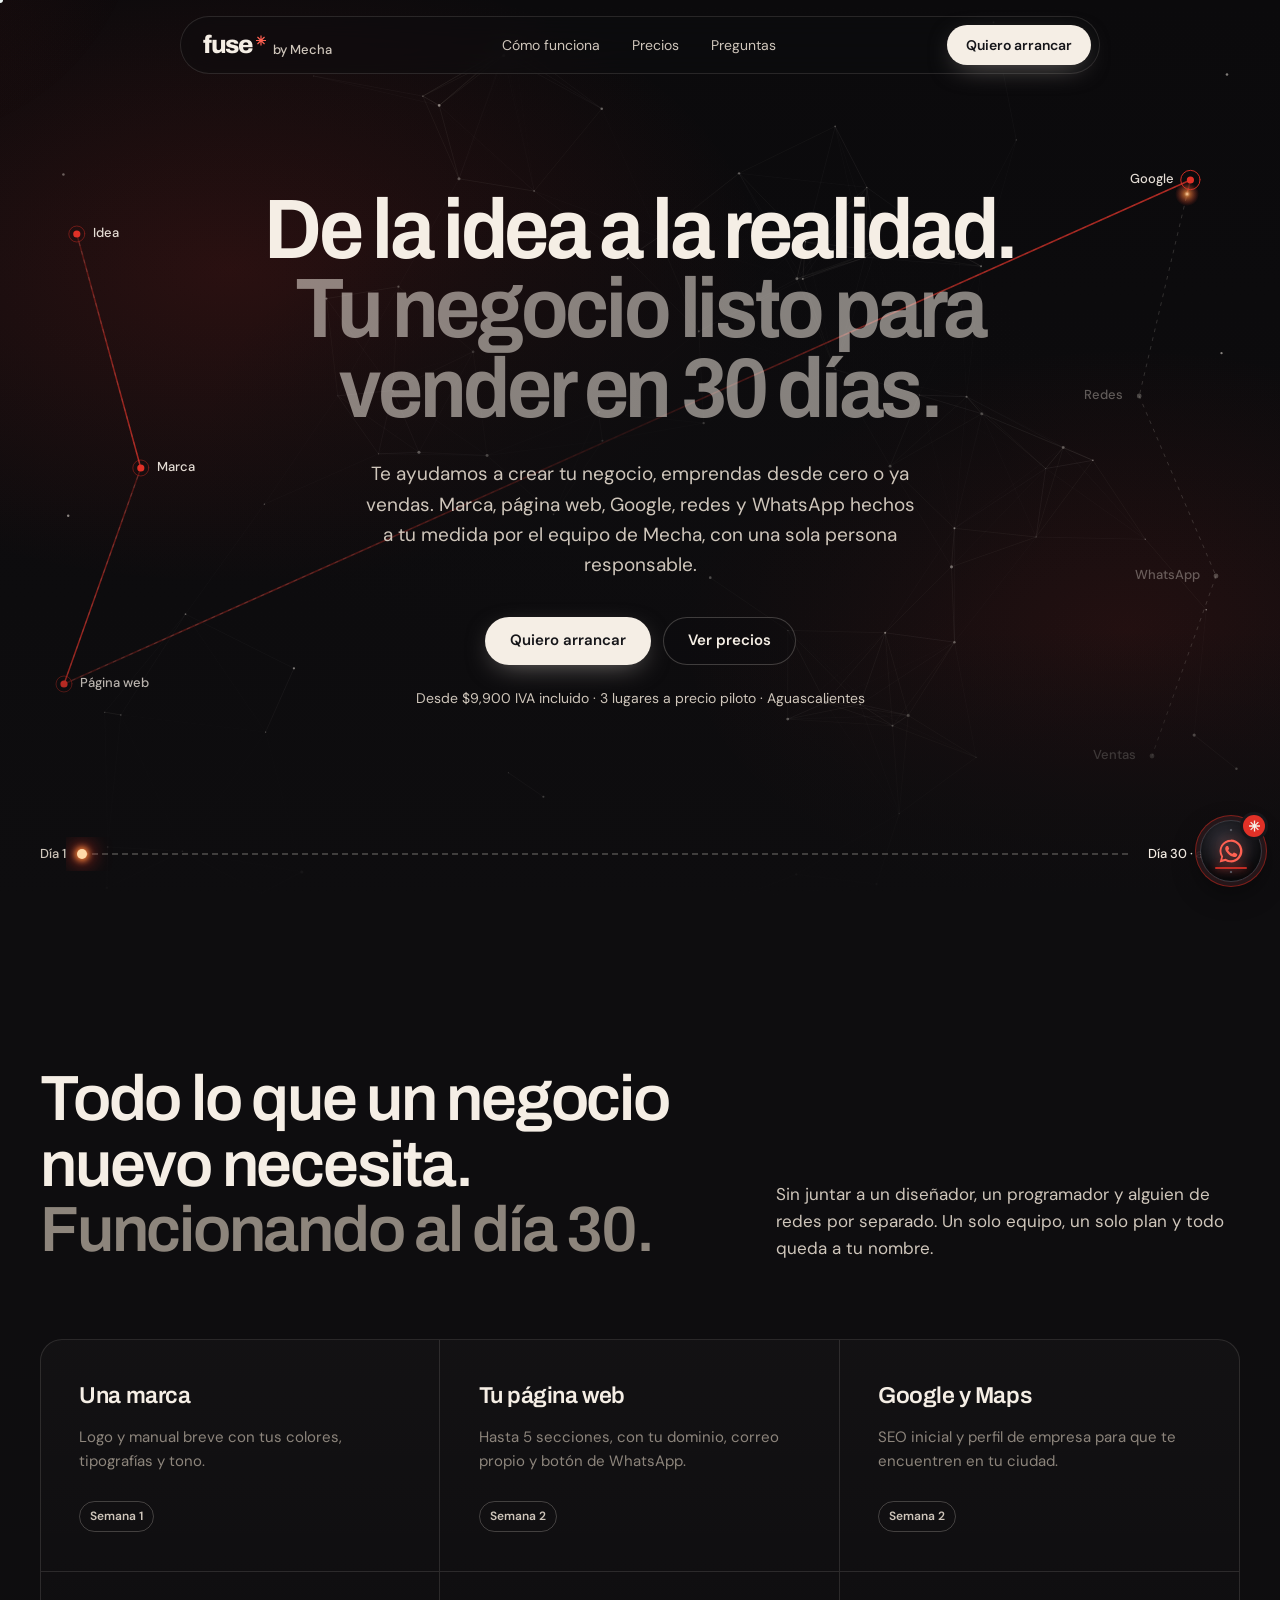
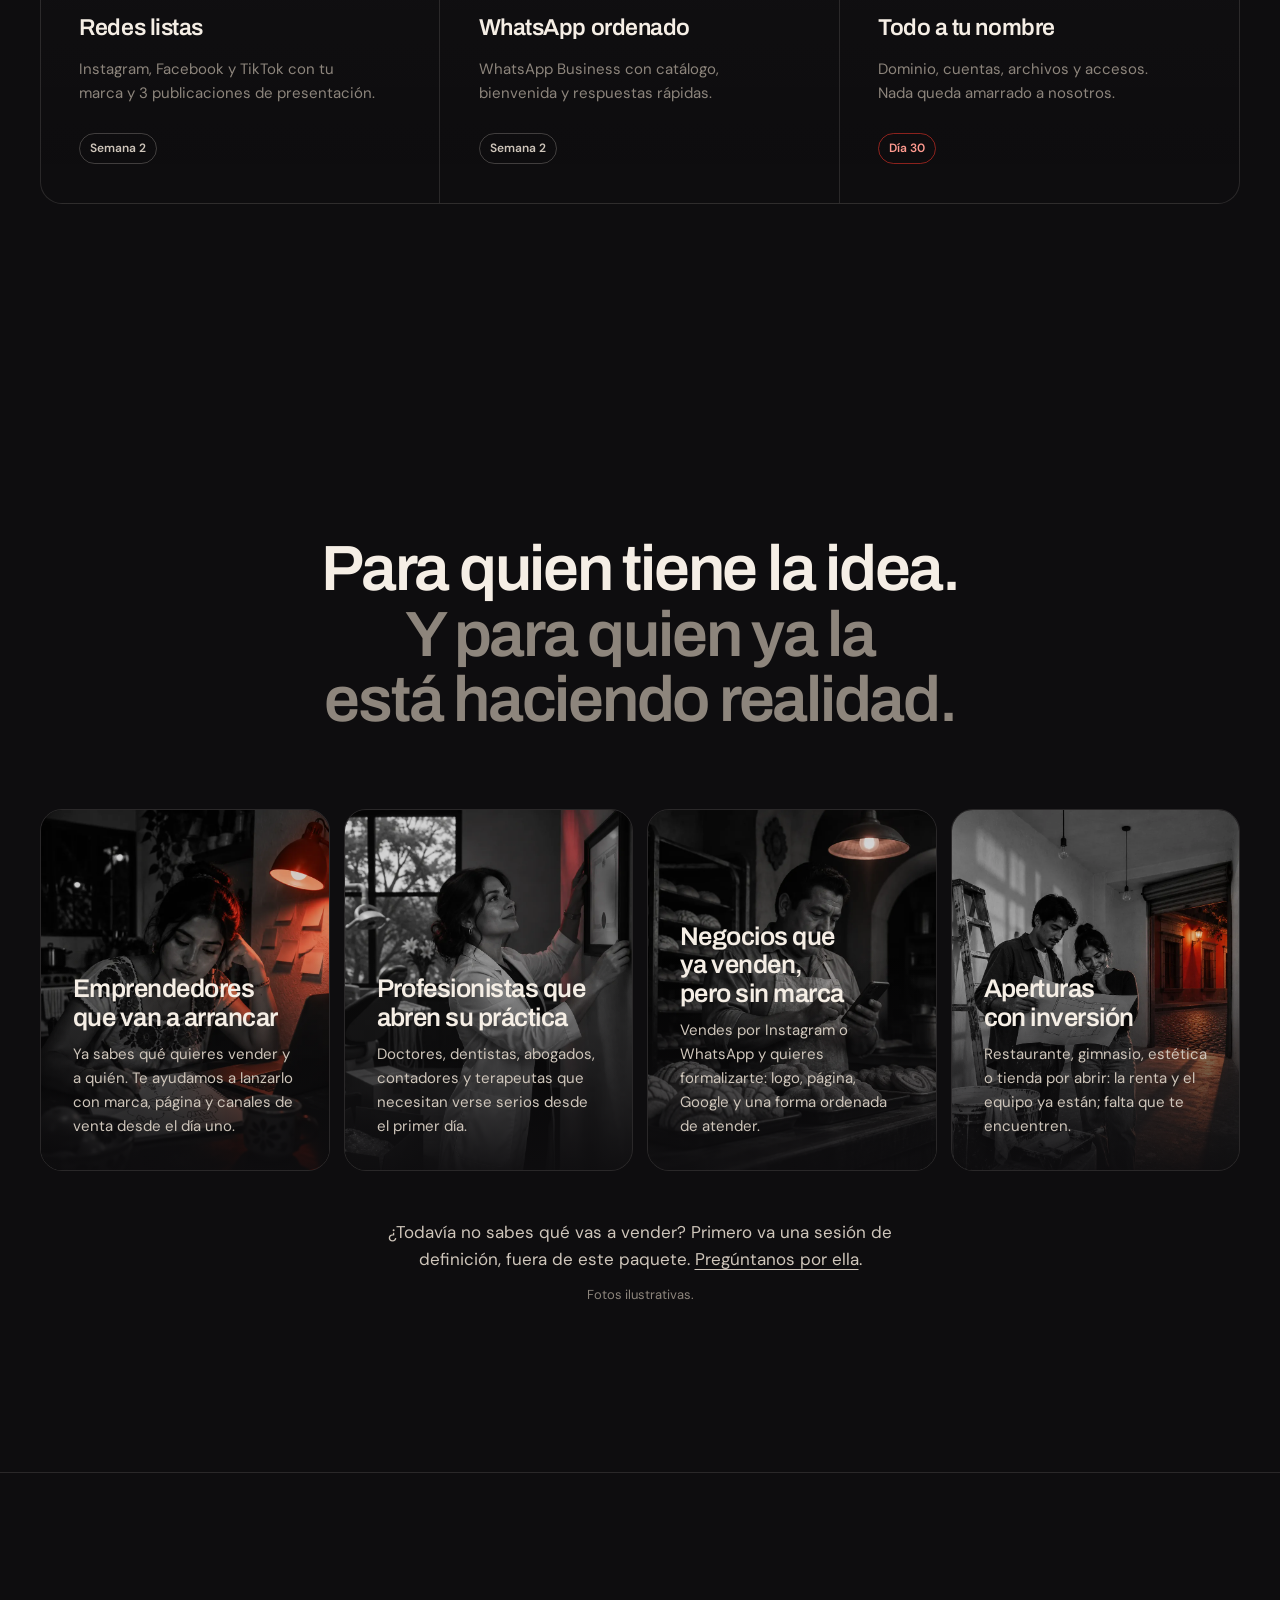
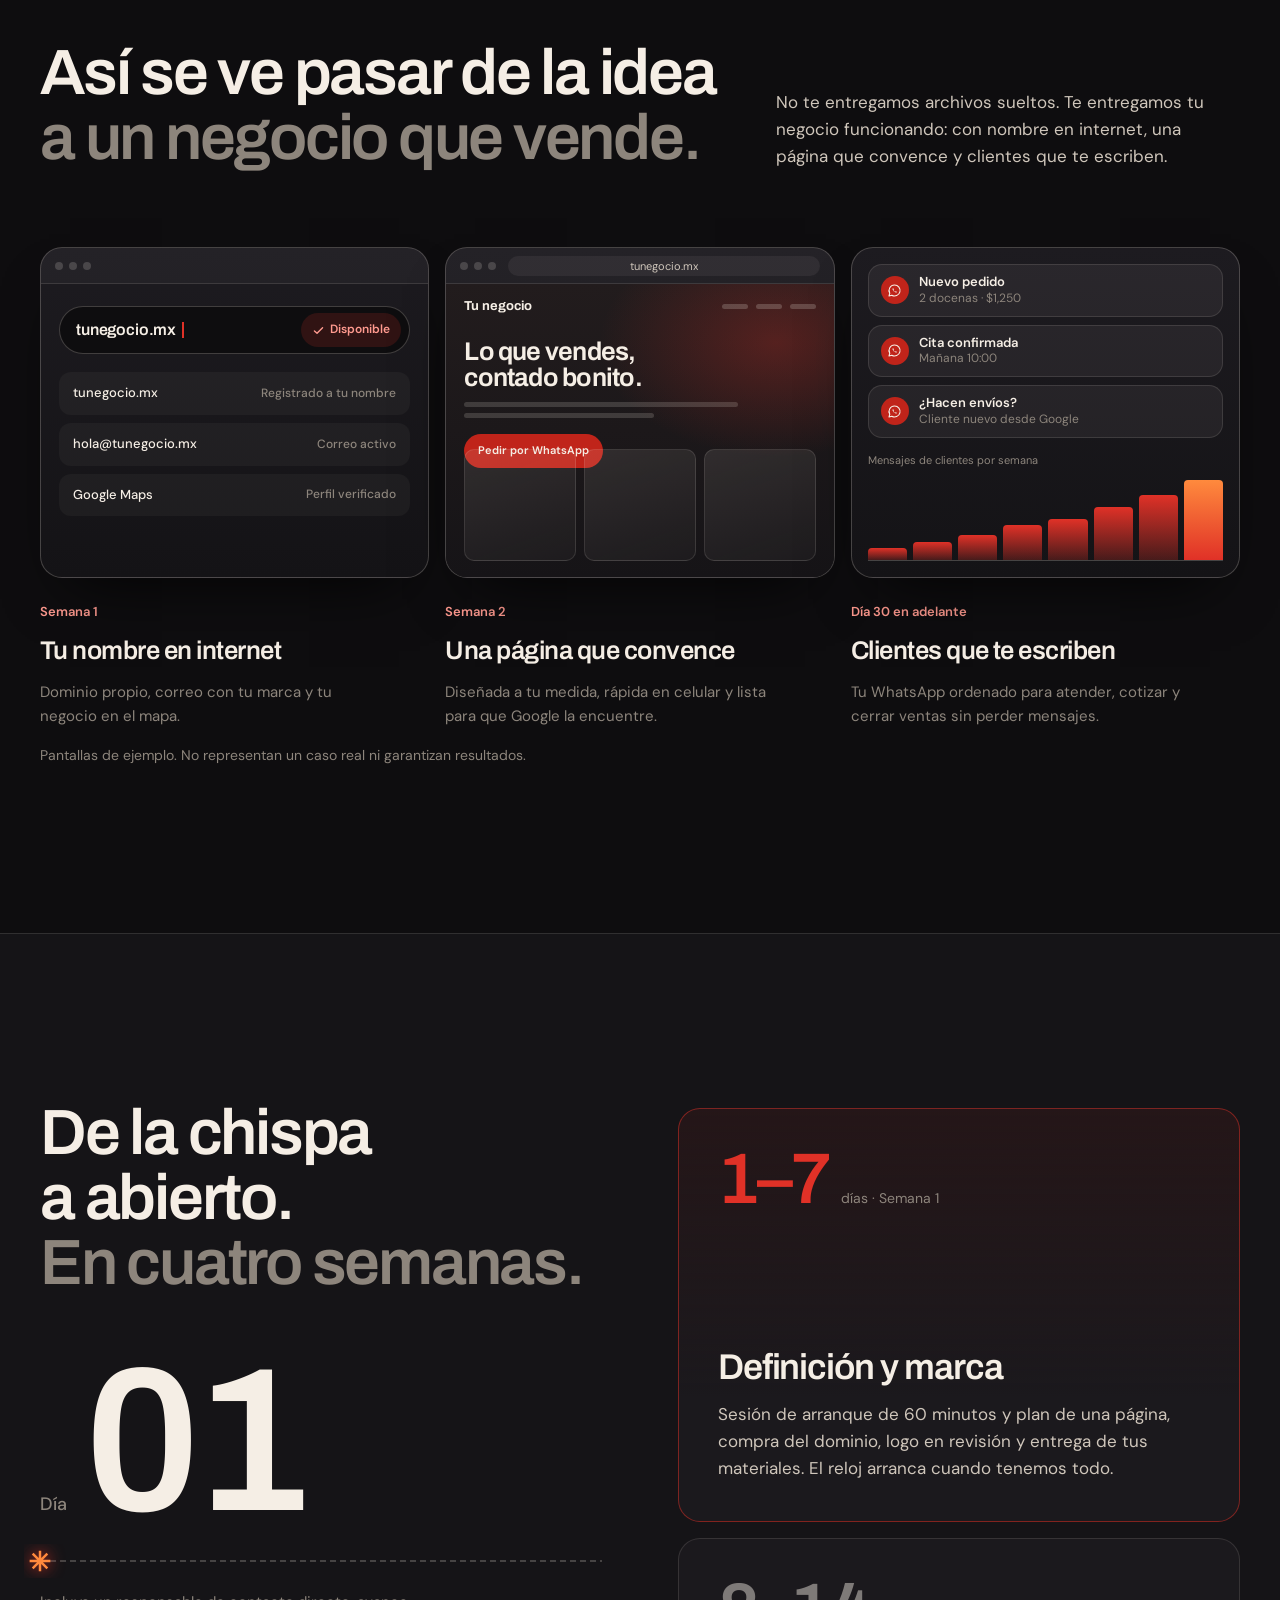
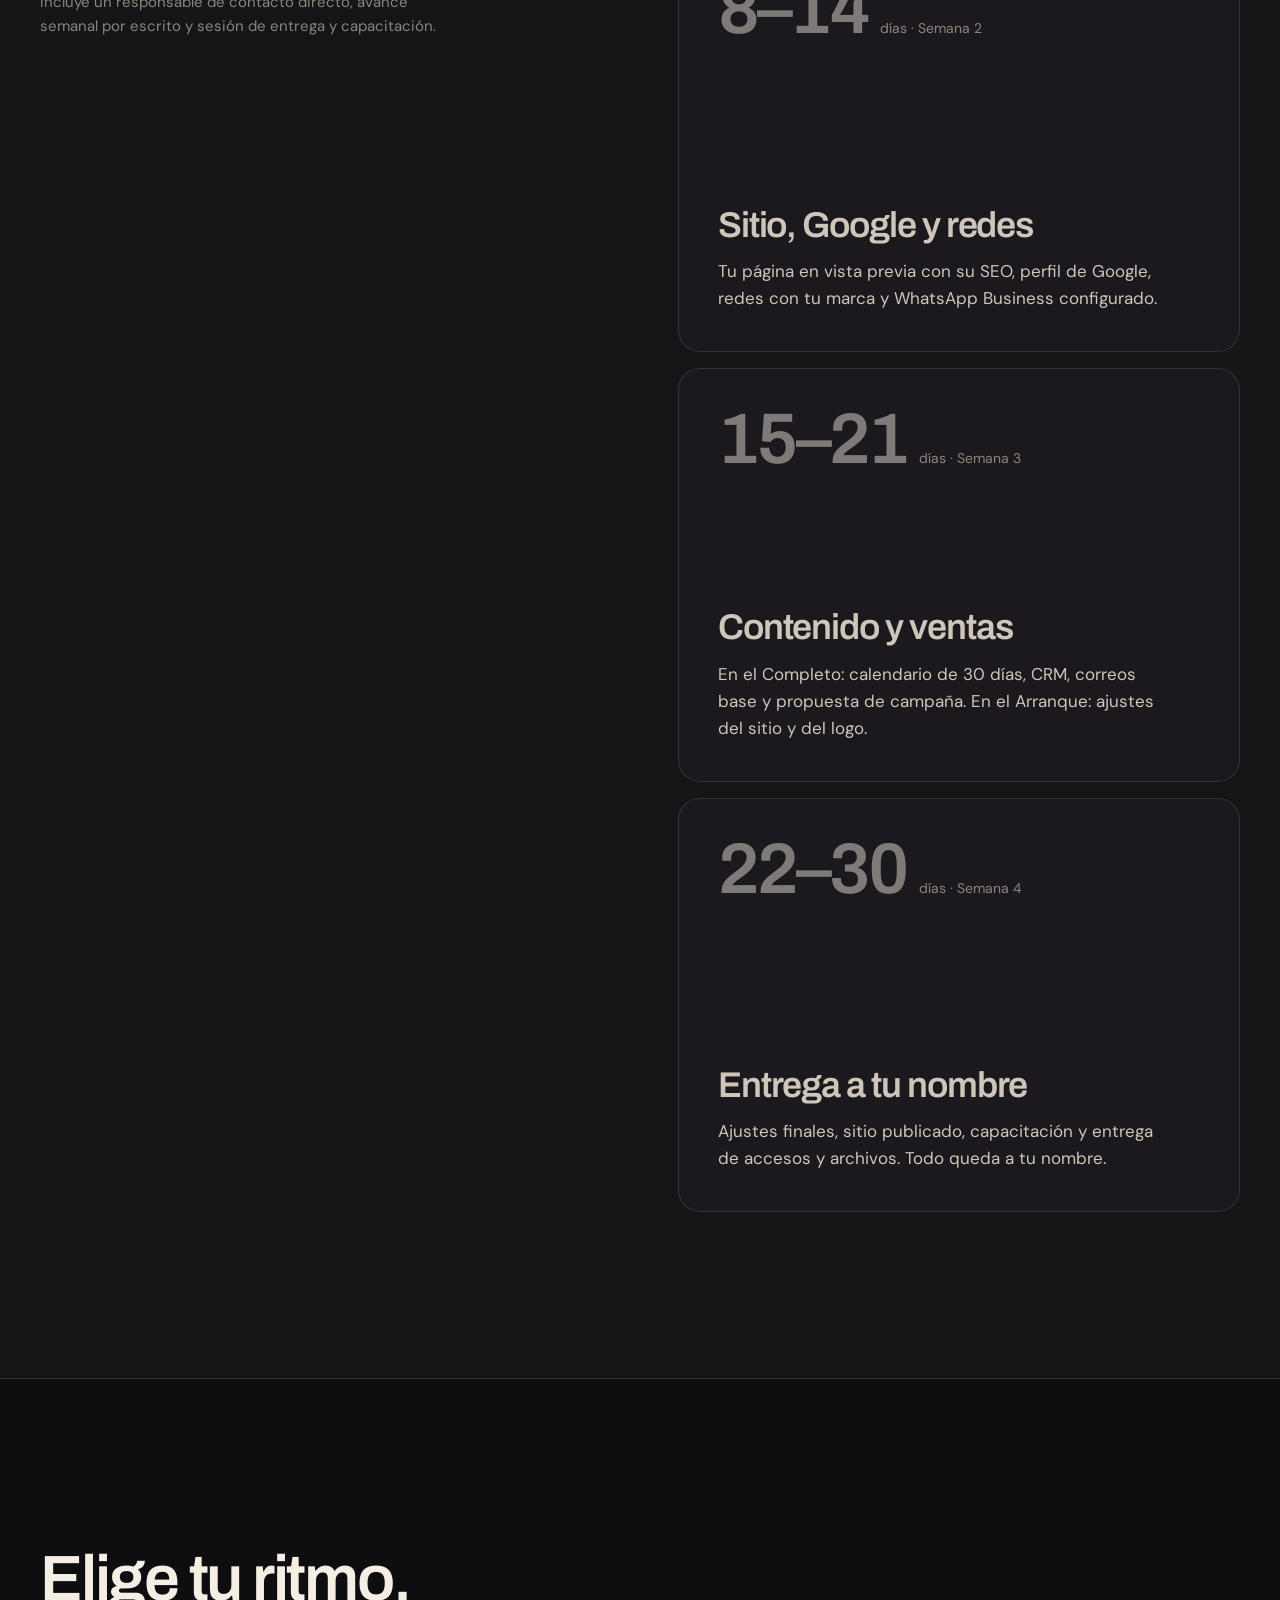
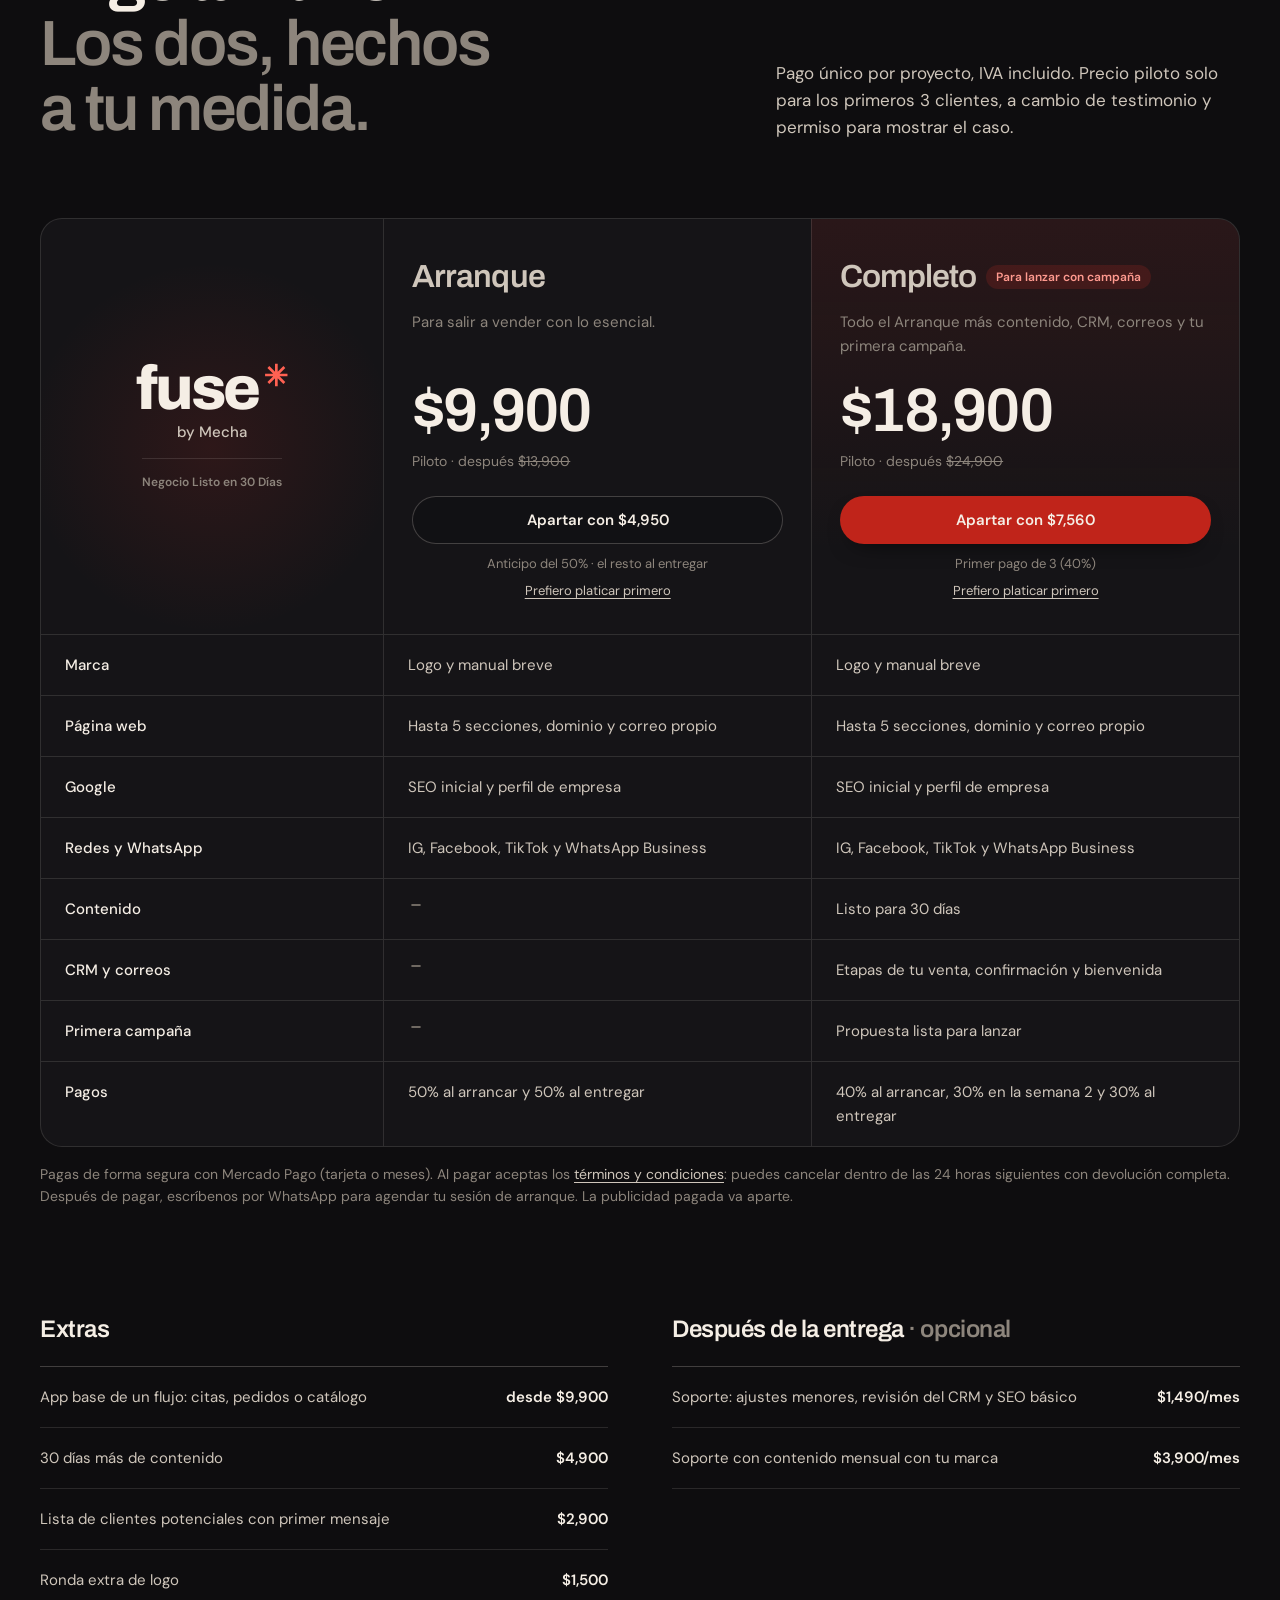
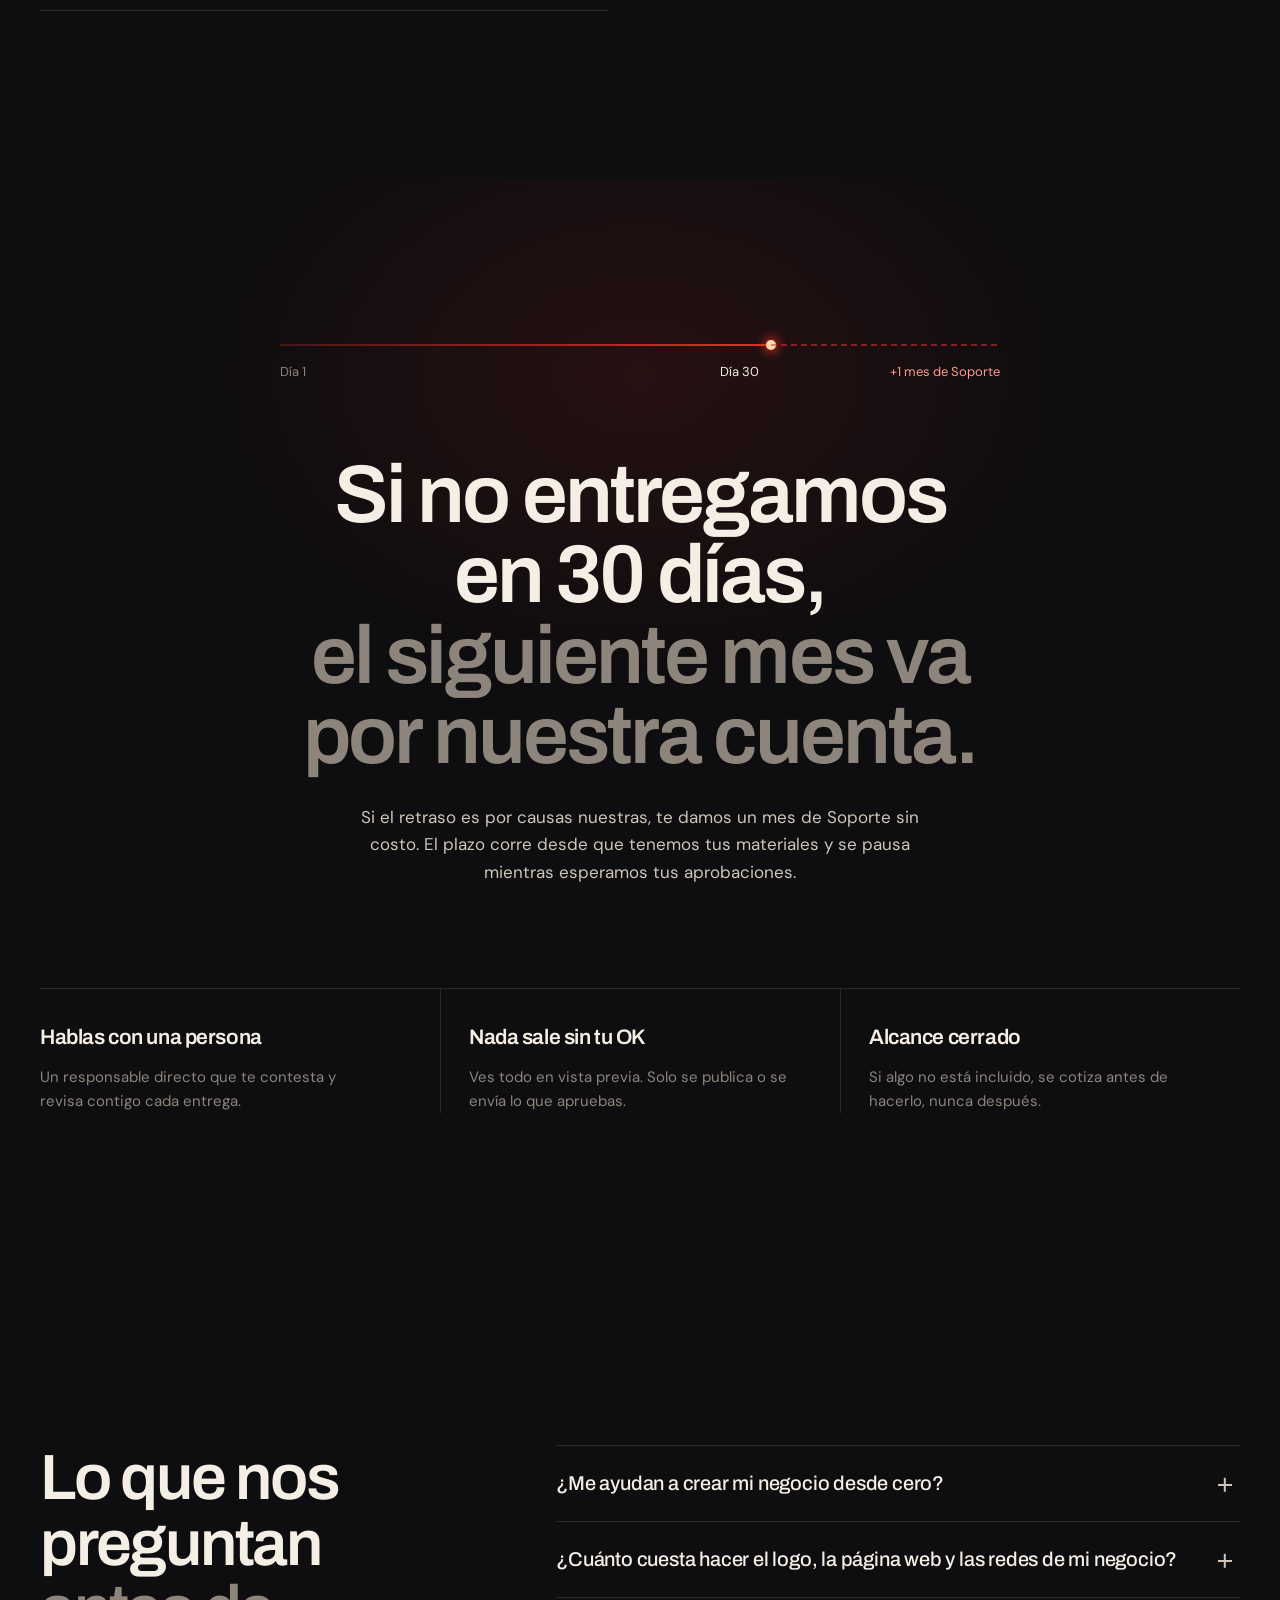
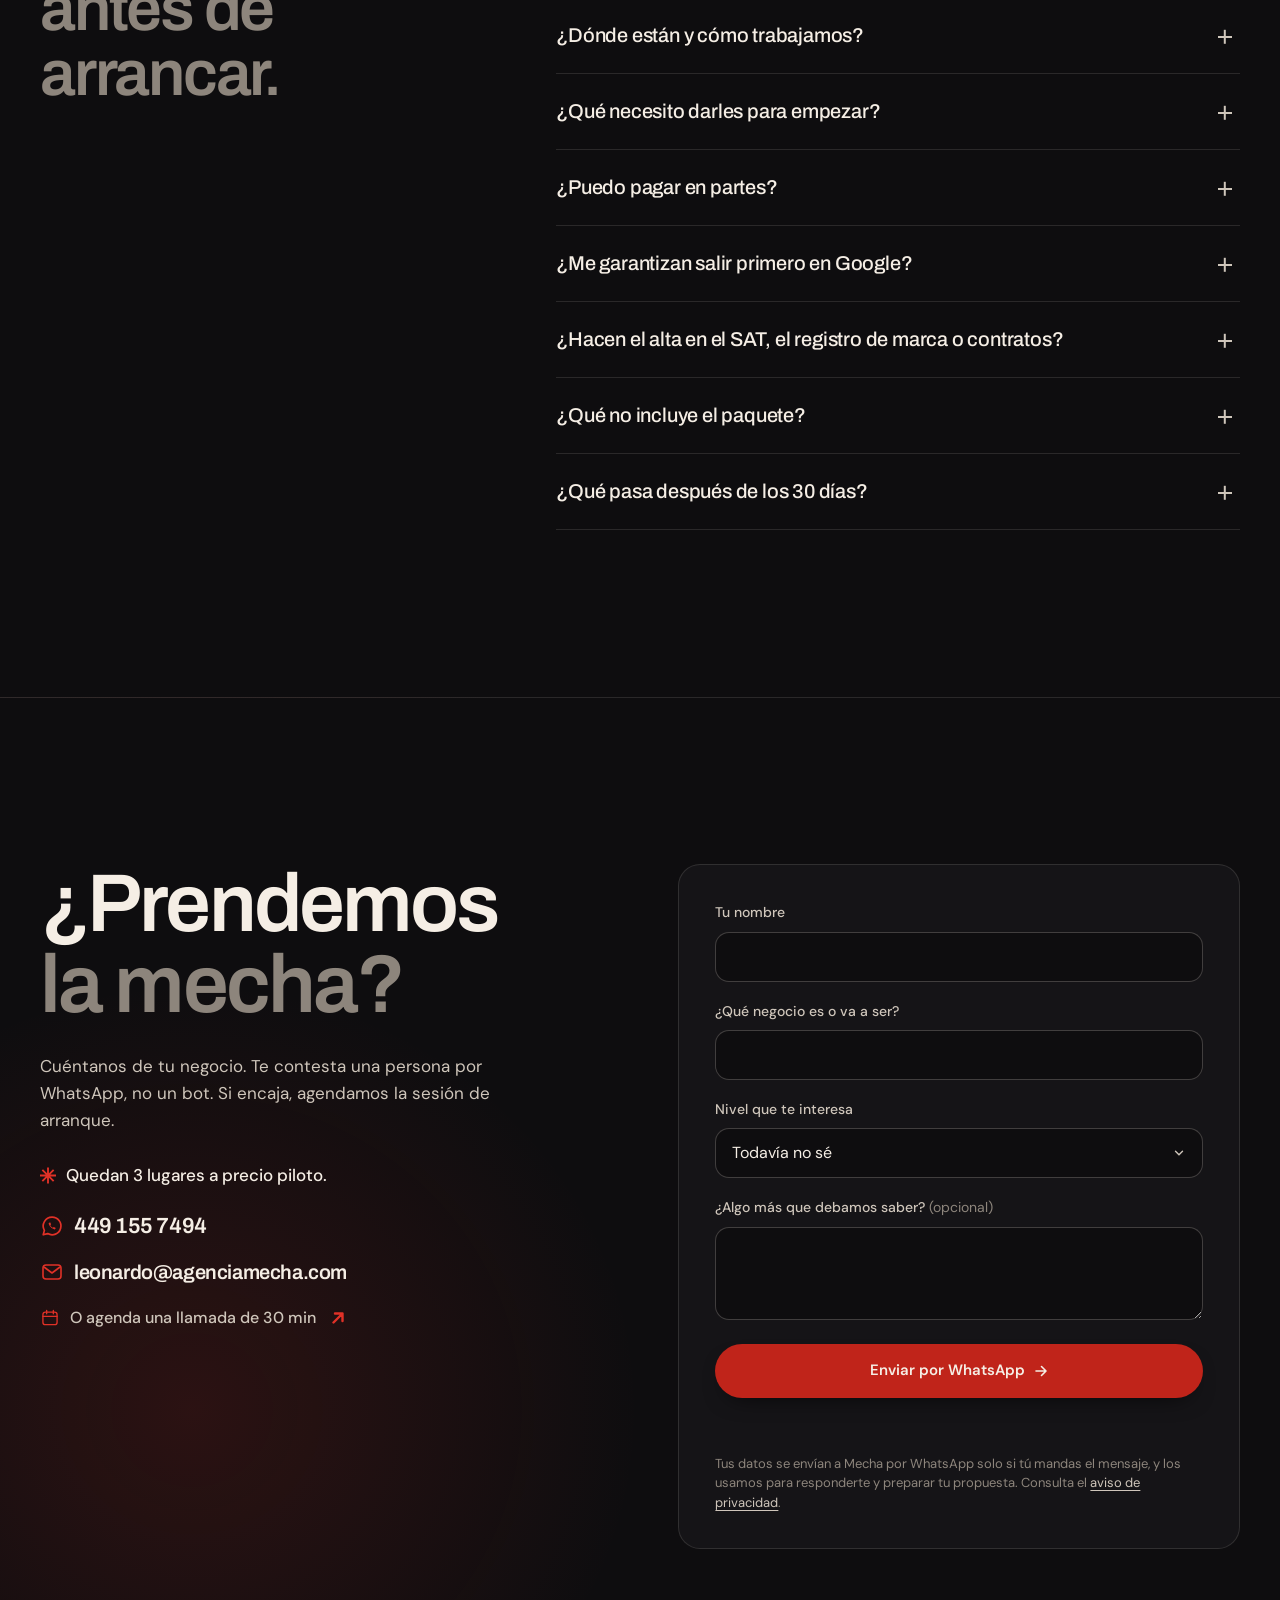
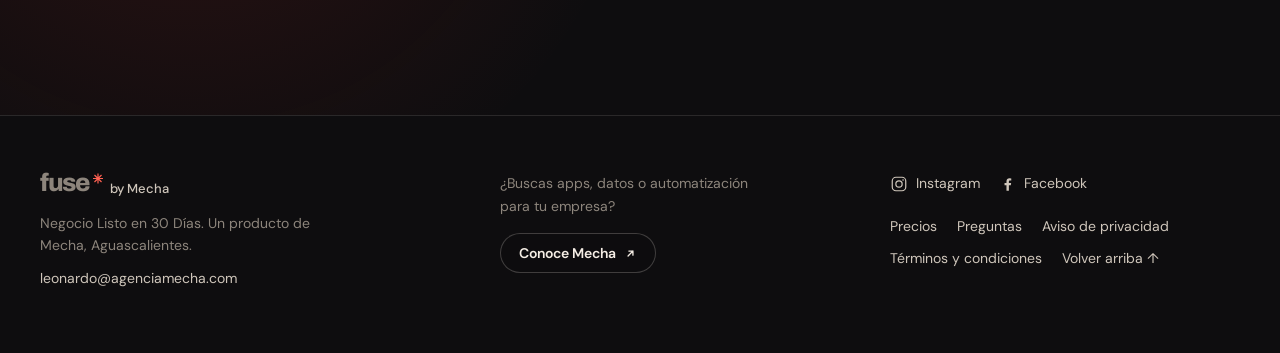
==== index.html @ 18c7de59 "publica sitio de Fuse by Mecha Co-Authored-By: Claude Opus 5.5 <noreply@anthropic.com>" ====
<!doctype html>
<html lang="es-MX">
  <head>
    <meta charset="utf-8" />
    <meta name="viewport" content="width=device-width, initial-scale=1, viewport-fit=cover" />
    <title>Crea tu negocio en 30 días: marca, página web y redes · Fuse by Mecha</title>
    <meta
      name="description"
      content="Te ayudamos a crear tu negocio o emprendimiento desde la idea: logo y marca, página web con dominio, Google Maps, redes sociales y WhatsApp listos en 30 días. Aguascalientes, desde $9,900 IVA incluido."
    />
    <meta name="theme-color" content="#0E0D0F" />
    <link rel="canonical" href="https://fuse.agenciamecha.com/" />
    <meta property="og:type" content="website" />
    <meta property="og:locale" content="es_MX" />
    <meta property="og:title" content="Fuse by Mecha · De la idea a tu negocio listo en 30 días" />
    <meta
      property="og:description"
      content="Te ayudamos a crear tu negocio: marca, página web, Google, redes y WhatsApp a tu nombre en 30 días, con una sola persona responsable."
    />
    <meta property="og:url" content="https://fuse.agenciamecha.com/" />
    <meta property="og:site_name" content="Fuse by Mecha" />
    <meta property="og:image" content="https://fuse.agenciamecha.com/assets/og.png" />
    <meta property="og:image:width" content="1200" />
    <meta property="og:image:height" content="630" />
    <meta
      property="og:image:alt"
      content="fuse by Mecha. De la idea a la realidad: tu negocio listo para vender en 30 días."
    />
    <meta name="twitter:card" content="summary_large_image" />
    <meta name="twitter:image" content="https://fuse.agenciamecha.com/assets/og.png" />
    <link rel="apple-touch-icon" href="assets/apple-touch-icon.png" />
    <link rel="icon" href="assets/favicon.svg" type="image/svg+xml" />
    <link rel="preload" href="assets/Archivo-VF.woff2" as="font" type="font/woff2" crossorigin />
    <link rel="stylesheet" href="style.css" />
    <script>
      document.documentElement.classList.add("js");
    </script>
    <script type="application/ld+json">
      {
        "@context": "https://schema.org",
        "@graph": [
          {
            "@type": "ProfessionalService",
            "@id": "https://fuse.agenciamecha.com/#negocio",
            "name": "Fuse by Mecha",
            "description": "Creación y lanzamiento de negocios en 30 días: marca, logo, página web, Google Maps, redes sociales y WhatsApp.",
            "url": "https://fuse.agenciamecha.com/",
            "logo": "https://fuse.agenciamecha.com/assets/fuse-logo.svg",
            "image": "https://fuse.agenciamecha.com/assets/og.png",
            "telephone": "+52 449 155 7494",
            "email": "leonardo@agenciamecha.com",
            "priceRange": "$9,900 – $18,900 MXN",
            "address": {
              "@type": "PostalAddress",
              "addressLocality": "Aguascalientes",
              "addressRegion": "Aguascalientes",
              "addressCountry": "MX"
            },
            "areaServed": {
              "@type": "AdministrativeArea",
              "name": "Aguascalientes, México"
            },
            "sameAs": [
              "https://www.instagram.com/mecha_agencia/",
              "https://www.facebook.com/profile.php?id=61596487019133"
            ],
            "parentOrganization": {
              "@type": "Organization",
              "name": "Mecha",
              "url": "https://agenciamecha.com/"
            }
          },
          {
            "@type": "Service",
            "name": "Negocio Listo en 30 Días",
            "serviceType": "Creación de negocio: marca, logo, página web, SEO, Google y redes sociales",
            "provider": {
              "@id": "https://fuse.agenciamecha.com/#negocio"
            },
            "areaServed": {
              "@type": "AdministrativeArea",
              "name": "Aguascalientes, México"
            },
            "offers": [
              {
                "@type": "Offer",
                "name": "Arranque",
                "price": "9900",
                "priceCurrency": "MXN",
                "url": "https://fuse.agenciamecha.com/#precios"
              },
              {
                "@type": "Offer",
                "name": "Completo",
                "price": "18900",
                "priceCurrency": "MXN",
                "url": "https://fuse.agenciamecha.com/#precios"
              }
            ]
          },
          {
            "@type": "FAQPage",
            "mainEntity": [
              {
                "@type": "Question",
                "name": "¿Me ayudan a crear mi negocio desde cero?",
                "acceptedAnswer": {
                  "@type": "Answer",
                  "text": "Sí, si ya sabes qué vas a vender y a quién. Nosotros le damos forma: nombre en internet, logo y marca, página web, perfil en Google Maps, redes sociales y WhatsApp para atender. Si todavía estás definiendo la idea, primero hacemos una sesión de definición, que se cotiza aparte."
                }
              },
              {
                "@type": "Question",
                "name": "¿Cuánto cuesta hacer el logo, la página web y las redes de mi negocio?",
                "acceptedAnswer": {
                  "@type": "Answer",
                  "text": "El paquete Arranque cuesta $9,900 y el Completo $18,900, IVA incluido, a precio piloto. Incluyen marca, página web de hasta 5 secciones con dominio y correo, Google, redes y WhatsApp; el Completo suma contenido para 30 días, CRM, correos y tu primera campaña."
                }
              },
              {
                "@type": "Question",
                "name": "¿Dónde están y cómo trabajamos?",
                "acceptedAnswer": {
                  "@type": "Answer",
                  "text": "Somos Mecha, de Aguascalientes. Trabajamos contigo por WhatsApp y videollamada, con avances semanales por escrito, y nada se publica sin tu aprobación."
                }
              },
              {
                "@type": "Question",
                "name": "¿Qué necesito darles para empezar?",
                "acceptedAnswer": {
                  "@type": "Answer",
                  "text": "Datos de tu negocio, lo que vendes y sus precios, fotos que tengas y acceso a tus redes si ya existen. En la sesión de arranque te damos la lista exacta. Los 30 días corren desde que la tenemos completa."
                }
              },
              {
                "@type": "Question",
                "name": "¿Puedo pagar en partes?",
                "acceptedAnswer": {
                  "@type": "Answer",
                  "text": "Sí. El Arranque se paga 50% al empezar y 50% al entregar. El Completo, en 3 pagos: 40% al arrancar, 30% en la semana 2 y 30% al entregar."
                }
              },
              {
                "@type": "Question",
                "name": "¿Me garantizan salir primero en Google?",
                "acceptedAnswer": {
                  "@type": "Answer",
                  "text": "No, y nadie serio lo garantiza. Te garantizamos que Google pueda encontrar y leer tu sitio y que aparezcas en Maps con tus datos reales. Posicionar toma meses de contenido y reseñas; eso va en el Soporte mensual."
                }
              },
              {
                "@type": "Question",
                "name": "¿Hacen el alta en el SAT, el registro de marca o contratos?",
                "acceptedAnswer": {
                  "@type": "Answer",
                  "text": "No. Lo legal y lo financiero no lo hacemos: alta de la empresa, SAT, registro de marca, contratos, contabilidad, facturación o cuentas bancarias. Si lo necesitas, te recomendamos con un especialista."
                }
              },
              {
                "@type": "Question",
                "name": "¿Qué no incluye el paquete?",
                "acceptedAnswer": {
                  "@type": "Answer",
                  "text": "Sesión de fotos o video en tu local, responder mensajes y comentarios todos los días, publicar después del calendario, publicidad pagada, renovación del dominio después del primer año, inventar el nombre del negocio, empaques, señalética o impresos."
                }
              },
              {
                "@type": "Question",
                "name": "¿Qué pasa después de los 30 días?",
                "acceptedAnswer": {
                  "@type": "Answer",
                  "text": "Todo queda a tu nombre y funcionando. Si quieres que sigamos contigo, está el Soporte de $1,490 al mes o el Soporte con contenido de $3,900 al mes. Es opcional."
                }
              }
            ]
          }
        ]
      }
    </script>
  </head>
  <body>
    <svg width="0" height="0" style="position: absolute" aria-hidden="true">
      <symbol id="estrella" viewBox="0 0 660 700">
        <path d="M0 389H660V311H0ZM69 144 536 611 591 556 124 89ZM291 20V680H369V20ZM536 89 69 556 124 611 591 144Z" />
      </symbol>
      <symbol id="flecha" viewBox="0 0 16 16">
        <path
          d="M3 8h9.5M8.5 3.5 13 8l-4.5 4.5"
          fill="none"
          stroke="currentColor"
          stroke-width="1.6"
          stroke-linecap="round"
          stroke-linejoin="round"
        />
      </symbol>
      <symbol id="palomita" viewBox="0 0 16 16">
        <path
          d="m3 8.5 3.2 3L13 4.5"
          fill="none"
          stroke="currentColor"
          stroke-width="1.7"
          stroke-linecap="round"
          stroke-linejoin="round"
        />
      </symbol>
      <symbol id="raya" viewBox="0 0 16 16">
        <path d="M4 8h8" fill="none" stroke="currentColor" stroke-width="1.6" stroke-linecap="round" />
      </symbol>
      <symbol id="chat" viewBox="0 0 24 24">
        <path
          d="M12 3.2a8.8 8.8 0 0 0-7.6 13.2L3.2 20.8l4.5-1.2A8.8 8.8 0 1 0 12 3.2Z"
          fill="none"
          stroke="currentColor"
          stroke-width="1.7"
          stroke-linejoin="round"
        />
        <path d="M8.6 9.2c.4 2.6 3.2 5.6 6.2 6.2l1-1.4-2-1-1 .8c-1-.5-2-1.5-2.5-2.5l.8-1-1-2Z" fill="currentColor" />
      </symbol>
      <symbol id="correo" viewBox="0 0 24 24">
        <rect x="3" y="5" width="18" height="14" rx="3" fill="none" stroke="currentColor" stroke-width="1.6" />
        <path d="m4 7 8 6 8-6" fill="none" stroke="currentColor" stroke-width="1.6" stroke-linejoin="round" />
      </symbol>
      <symbol id="calendario" viewBox="0 0 24 24">
        <rect x="3.5" y="5" width="17" height="15" rx="3" fill="none" stroke="currentColor" stroke-width="1.6" />
        <path d="M3.5 10h17M8 3v4M16 3v4" fill="none" stroke="currentColor" stroke-width="1.6" stroke-linecap="round" />
      </symbol>
      <symbol id="instagram" viewBox="0 0 24 24">
        <rect x="3" y="3" width="18" height="18" rx="5" fill="none" stroke="currentColor" stroke-width="1.6" />
        <circle cx="12" cy="12" r="4.2" fill="none" stroke="currentColor" stroke-width="1.6" />
        <circle cx="17.4" cy="6.6" r="1.1" fill="currentColor" />
      </symbol>
      <symbol id="facebook" viewBox="0 0 24 24">
        <path
          fill="currentColor"
          d="M14.5 21v-7.4h2.6l.4-3h-3V8.7c0-.9.3-1.5 1.6-1.5h1.6V4.5a21 21 0 0 0-2.4-.1c-2.4 0-4 1.4-4 4.1v2.1H8.7v3h2.6V21"
        />
      </symbol>
      <symbol id="externo" viewBox="0 0 16 16">
        <path
          d="M5 11 11 5M6 5h5v5"
          fill="none"
          stroke="currentColor"
          stroke-width="1.6"
          stroke-linecap="round"
          stroke-linejoin="round"
        />
      </symbol>
    </svg>

    <a class="saltar" href="#contenido">Saltar al contenido</a>

    <header class="nav" data-nav>
      <a class="marca" href="#inicio" aria-label="Fuse by Mecha, inicio">
        <span class="marca-fuse">fuse</span>
        <svg class="marca-estrella" aria-hidden="true"><use href="#estrella" /></svg>
        <span class="marca-by">by Mecha</span>
      </a>
      <nav class="nav-links" aria-label="Secciones">
        <a href="#plan">Cómo funciona</a>
        <a href="#precios">Precios</a>
        <a href="#preguntas">Preguntas</a>
      </nav>
      <a class="pildora pildora-clara pildora-chica" href="#arrancar">Quiero arrancar</a>
    </header>

    <main id="contenido">
      <!-- Portada -->
      <section class="hero" id="inicio" aria-labelledby="hero-titulo">
        <div class="hero-red" aria-hidden="true">
          <canvas data-red></canvas>
        </div>
        <div class="hero-cuerpo">
          <h1 id="hero-titulo" class="hero-titulo">
            <span>De la idea a la realidad.</span>
            <span class="tenue">Tu negocio listo para vender en 30&nbsp;días.</span>
          </h1>
          <p class="hero-texto">
            Te ayudamos a crear tu negocio, emprendas desde cero o ya vendas. Marca, página web, Google, redes y
            WhatsApp hechos a tu medida por el equipo de Mecha, con una sola persona responsable.
          </p>
          <div class="hero-acciones">
            <a class="pildora pildora-clara" href="#arrancar">Quiero arrancar</a>
            <a class="pildora pildora-borde" href="#precios">Ver precios</a>
          </div>
          <p class="hero-dato">Desde $9,900 IVA incluido · 3 lugares a precio piloto · Aguascalientes</p>
        </div>
        <div class="hero-mecha" aria-hidden="true">
          <span class="hm-dia">Día 1</span>
          <span class="hm-linea"
            ><span class="hm-quemado"></span><span class="hm-pista"><span class="hm-chispa"></span></span
          ></span>
          <span class="hm-dia hm-fin">Día 30 · abierto</span>
        </div>
      </section>

      <!-- Al día 30 -->
      <section class="seccion" id="entrega" aria-labelledby="entrega-titulo">
        <div class="contenedor">
          <div class="encabezado encabezado-partido">
            <h2 id="entrega-titulo" class="titulo">
              Todo lo que un negocio nuevo necesita.
              <span class="tenue">Funcionando al día&nbsp;30.</span>
            </h2>
            <p class="bajada">
              Sin juntar a un diseñador, un programador y alguien de redes por separado. Un solo equipo, un solo plan y
              todo queda a tu nombre.
            </p>
          </div>
          <ul class="rejilla">
            <li>
              <h3>Una marca</h3>
              <p>Logo y manual breve con tus colores, tipografías y tono.</p>
              <span class="llega">Semana 1</span>
            </li>
            <li>
              <h3>Tu página web</h3>
              <p>Hasta 5 secciones, con tu dominio, correo propio y botón de WhatsApp.</p>
              <span class="llega">Semana 2</span>
            </li>
            <li>
              <h3>Google y Maps</h3>
              <p>SEO inicial y perfil de empresa para que te encuentren en tu ciudad.</p>
              <span class="llega">Semana 2</span>
            </li>
            <li>
              <h3>Redes listas</h3>
              <p>Instagram, Facebook y TikTok con tu marca y 3 publicaciones de presentación.</p>
              <span class="llega">Semana 2</span>
            </li>
            <li>
              <h3>WhatsApp ordenado</h3>
              <p>WhatsApp Business con catálogo, bienvenida y respuestas rápidas.</p>
              <span class="llega">Semana 2</span>
            </li>
            <li>
              <h3>Todo a tu nombre</h3>
              <p>Dominio, cuentas, archivos y accesos. Nada queda amarrado a nosotros.</p>
              <span class="llega">Día 30</span>
            </li>
          </ul>
        </div>
      </section>

      <!-- Para quién -->
      <section class="seccion seccion-quien" id="quien" aria-labelledby="quien-titulo">
        <div class="contenedor">
          <h2 id="quien-titulo" class="titulo titulo-centro">
            Para quien tiene la idea.
            <span class="tenue">Y para quien ya la está haciendo&nbsp;realidad.</span>
          </h2>
        </div>
        <div class="quien-carril">
          <figure class="quien">
            <img
              src="assets/img/emprendedora.webp"
              alt="Emprendedora dibujando su idea de negocio en una libreta junto a su laptop"
              width="900"
              height="1125"
              loading="lazy"
            />
            <figcaption>
              <h3>Emprendedores que van a arrancar</h3>
              <p>
                Ya sabes qué quieres vender y a quién. Te ayudamos a lanzarlo con marca, página y canales de venta desde
                el día uno.
              </p>
            </figcaption>
          </figure>
          <figure class="quien">
            <img
              src="assets/img/profesionista.webp"
              alt="Dentista colgando su título en su consultorio nuevo"
              width="900"
              height="1125"
              loading="lazy"
            />
            <figcaption>
              <h3>Profesionistas que abren su práctica</h3>
              <p>
                Doctores, dentistas, abogados, contadores y terapeutas que necesitan verse serios desde el primer día.
              </p>
            </figcaption>
          </figure>
          <figure class="quien">
            <img
              src="assets/img/negocio.webp"
              alt="Panadero revisando pedidos en su celular detrás del mostrador"
              width="900"
              height="1125"
              loading="lazy"
            />
            <figcaption>
              <h3>Negocios que ya venden, pero sin marca</h3>
              <p>
                Vendes por Instagram o WhatsApp y quieres formalizarte: logo, página, Google y una forma ordenada de
                atender.
              </p>
            </figcaption>
          </figure>
          <figure class="quien">
            <img
              src="assets/img/apertura.webp"
              alt="Pareja revisando el plano de su local en obra"
              width="900"
              height="1125"
              loading="lazy"
            />
            <figcaption>
              <h3>Aperturas con inversión</h3>
              <p>
                Restaurante, gimnasio, estética o tienda por abrir: la renta y el equipo ya están; falta que te
                encuentren.
              </p>
            </figcaption>
          </figure>
        </div>
        <div class="contenedor">
          <p class="nota-centro">
            ¿Todavía no sabes qué vas a vender? Primero va una sesión de definición, fuera de este paquete.
            <a href="#arrancar">Pregúntanos por ella</a>.
          </p>
          <p class="nota-foto">Fotos ilustrativas.</p>
        </div>
      </section>

      <!-- De la idea a la realidad: dominio → página → ventas -->
      <section class="seccion realidad" id="realidad" aria-labelledby="realidad-titulo" data-realidad>
        <div class="contenedor">
          <div class="encabezado encabezado-partido">
            <h2 id="realidad-titulo" class="titulo">
              Así se ve pasar de la idea
              <span class="tenue">a un negocio que&nbsp;vende.</span>
            </h2>
            <p class="bajada">
              No te entregamos archivos sueltos. Te entregamos tu negocio funcionando: con nombre en internet, una
              página que convence y clientes que te escriben.
            </p>
          </div>
          <ol class="escenas">
            <li class="escena">
              <div class="pantalla pantalla-dominio" aria-hidden="true">
                <div class="pd-barra">
                  <span class="pd-puntos"><i></i><i></i><i></i></span>
                </div>
                <div class="pd-buscador">
                  <span class="pd-escribe">tunegocio.mx</span>
                  <span class="pd-ok"
                    ><svg><use href="#palomita" /></svg> Disponible</span
                  >
                </div>
                <ul class="pd-lista">
                  <li><span>tunegocio.mx</span><b>Registrado a tu nombre</b></li>
                  <li><span>hola@tunegocio.mx</span><b>Correo activo</b></li>
                  <li><span>Google Maps</span><b>Perfil verificado</b></li>
                </ul>
              </div>
              <p class="escena-dias">Semana 1</p>
              <h3>Tu nombre en internet</h3>
              <p>Dominio propio, correo con tu marca y tu negocio en el mapa.</p>
            </li>
            <li class="escena">
              <div class="pantalla pantalla-web" aria-hidden="true">
                <div class="pd-barra">
                  <span class="pd-puntos"><i></i><i></i><i></i></span>
                  <span class="pd-url">tunegocio.mx</span>
                </div>
                <div class="pw-sitio">
                  <div class="pw-nav"><b>Tu negocio</b><span></span><span></span><span></span></div>
                  <div class="pw-hero">
                    <p class="pw-titulo">Lo que vendes,<br />contado bonito.</p>
                    <p class="pw-sub"><span></span><span></span></p>
                    <span class="pw-boton">Pedir por WhatsApp</span>
                  </div>
                  <div class="pw-tarjetas"><span></span><span></span><span></span></div>
                </div>
              </div>
              <p class="escena-dias">Semana 2</p>
              <h3>Una página que convence</h3>
              <p>Diseñada a tu medida, rápida en celular y lista para que Google la encuentre.</p>
            </li>
            <li class="escena">
              <div class="pantalla pantalla-ventas" aria-hidden="true">
                <div class="pv-avisos">
                  <div class="pv-aviso">
                    <span class="pv-ico"
                      ><svg><use href="#chat" /></svg
                    ></span>
                    <p><b>Nuevo pedido</b>2 docenas · $1,250</p>
                  </div>
                  <div class="pv-aviso">
                    <span class="pv-ico"
                      ><svg><use href="#chat" /></svg
                    ></span>
                    <p><b>Cita confirmada</b>Mañana 10:00</p>
                  </div>
                  <div class="pv-aviso">
                    <span class="pv-ico"
                      ><svg><use href="#chat" /></svg
                    ></span>
                    <p><b>¿Hacen envíos?</b>Cliente nuevo desde Google</p>
                  </div>
                </div>
                <div class="pv-grafica">
                  <p class="pv-leyenda">Mensajes de clientes por semana</p>
                  <div class="pv-barras">
                    <span style="--v: 0.14"></span><span style="--v: 0.22"></span><span style="--v: 0.3"></span
                    ><span style="--v: 0.42"></span><span style="--v: 0.5"></span><span style="--v: 0.64"></span
                    ><span style="--v: 0.78"></span><span style="--v: 0.96"></span>
                  </div>
                </div>
              </div>
              <p class="escena-dias">Día 30 en adelante</p>
              <h3>Clientes que te escriben</h3>
              <p>Tu WhatsApp ordenado para atender, cotizar y cerrar ventas sin perder mensajes.</p>
            </li>
          </ol>
          <p class="nota-tabla">Pantallas de ejemplo. No representan un caso real ni garantizan resultados.</p>
        </div>
      </section>

      <!-- Plan de 30 días -->
      <section class="seccion plan" id="plan" aria-labelledby="plan-titulo" data-plan>
        <div class="contenedor plan-rejilla">
          <div class="plan-fijo">
            <h2 id="plan-titulo" class="titulo">
              De la chispa a abierto.
              <span class="tenue">En cuatro semanas.</span>
            </h2>
            <div class="plan-progreso" aria-hidden="true">
              <div class="plan-contador" aria-hidden="true">
                <span class="pc-dia">Día</span>
                <span class="pc-num" data-dia>01</span>
              </div>
              <div class="plan-mecha" aria-hidden="true">
                <span class="pm-quemado" data-quemado></span>
                <span class="pm-pista" data-pista
                  ><span class="pm-chispa"
                    ><svg><use href="#estrella" /></svg></span
                ></span>
              </div>
            </div>
            <p class="plan-nota">
              Incluye un responsable de contacto directo, avance semanal por escrito y sesión de entrega y capacitación.
            </p>
          </div>
          <ol class="plan-pasos">
            <li class="paso" data-paso="7">
              <p class="paso-dias"><span class="pd-num">1–7</span><span class="pd-txt">días · Semana 1</span></p>
              <div class="paso-cuerpo">
                <h3>Definición y marca</h3>
                <p>
                  Sesión de arranque de 60 minutos y plan de una página, compra del dominio, logo en revisión y entrega
                  de tus materiales. El reloj arranca cuando tenemos todo.
                </p>
              </div>
            </li>
            <li class="paso" data-paso="14">
              <p class="paso-dias"><span class="pd-num">8–14</span><span class="pd-txt">días · Semana 2</span></p>
              <div class="paso-cuerpo">
                <h3>Sitio, Google y redes</h3>
                <p>
                  Tu página en vista previa con su SEO, perfil de Google, redes con tu marca y WhatsApp Business
                  configurado.
                </p>
              </div>
            </li>
            <li class="paso" data-paso="21">
              <p class="paso-dias"><span class="pd-num">15–21</span><span class="pd-txt">días · Semana 3</span></p>
              <div class="paso-cuerpo">
                <h3>Contenido y ventas</h3>
                <p>
                  En el Completo: calendario de 30 días, CRM, correos base y propuesta de campaña. En el Arranque:
                  ajustes del sitio y del logo.
                </p>
              </div>
            </li>
            <li class="paso" data-paso="30">
              <p class="paso-dias"><span class="pd-num">22–30</span><span class="pd-txt">días · Semana 4</span></p>
              <div class="paso-cuerpo">
                <h3>Entrega a tu nombre</h3>
                <p>
                  Ajustes finales, sitio publicado, capacitación y entrega de accesos y archivos. Todo queda a tu
                  nombre.
                </p>
              </div>
            </li>
          </ol>
        </div>
      </section>

      <!-- Precios -->
      <section class="seccion" id="precios" aria-labelledby="precios-titulo">
        <div class="contenedor">
          <div class="encabezado encabezado-partido">
            <h2 id="precios-titulo" class="titulo">
              Elige tu ritmo.
              <span class="tenue">Los dos, hechos a tu medida.</span>
            </h2>
            <p class="bajada">
              Pago único por proyecto, IVA incluido. Precio piloto solo para los primeros 3 clientes, a cambio de
              testimonio y permiso para mostrar el caso.
            </p>
          </div>

          <div class="carriles" role="table" aria-label="Comparación de Arranque y Completo">
            <div class="fila fila-cabeza" role="row">
              <div class="celda celda-tema celda-logo" role="columnheader">
                <span class="sr">Concepto</span>
                <span class="logo-tabla" aria-hidden="true">
                  <span class="lt-fuse"
                    >fuse<svg><use href="#estrella" /></svg
                  ></span>
                  <span class="lt-by">by Mecha</span>
                  <span class="lt-desc">Negocio Listo en 30&nbsp;Días</span>
                </span>
              </div>
              <div class="celda carril" role="columnheader">
                <h3>Arranque</h3>
                <p class="carril-desc">Para salir a vender con lo esencial.</p>
                <p class="precio"><span class="precio-num">$9,900</span></p>
                <p class="precio-lista">Piloto · después <s>$13,900</s></p>
                <a
                  class="pildora pildora-borde pildora-ancha"
                  href="https://mpago.la/23R8kWB"
                  target="_blank"
                  rel="noopener"
                  data-pago="Arranque"
                  >Apartar con $4,950</a
                >
                <p class="pago-detalle">Anticipo del 50% · el resto al entregar</p>
                <a class="platicar" href="#arrancar" data-nivel="Arranque">Prefiero platicar primero</a>
              </div>
              <div class="celda carril carril-fuerte" role="columnheader">
                <h3>Completo <span class="sello">Para lanzar con campaña</span></h3>
                <p class="carril-desc">Todo el Arranque más contenido, CRM, correos y tu primera campaña.</p>
                <p class="precio"><span class="precio-num">$18,900</span></p>
                <p class="precio-lista">Piloto · después <s>$24,900</s></p>
                <a
                  class="pildora pildora-roja pildora-ancha"
                  href="https://mpago.la/25CtW8H"
                  target="_blank"
                  rel="noopener"
                  data-pago="Completo"
                  >Apartar con $7,560</a
                >
                <p class="pago-detalle">Primer pago de 3 (40%)</p>
                <a class="platicar" href="#arrancar" data-nivel="Completo">Prefiero platicar primero</a>
              </div>
            </div>
            <div class="fila" role="row">
              <div class="celda celda-tema" role="rowheader">Marca</div>
              <div data-plan="Arranque" class="celda" role="cell">Logo y manual breve</div>
              <div data-plan="Completo" class="celda" role="cell">Logo y manual breve</div>
            </div>
            <div class="fila" role="row">
              <div class="celda celda-tema" role="rowheader">Página web</div>
              <div data-plan="Arranque" class="celda" role="cell">Hasta 5 secciones, dominio y correo propio</div>
              <div data-plan="Completo" class="celda" role="cell">Hasta 5 secciones, dominio y correo propio</div>
            </div>
            <div class="fila" role="row">
              <div class="celda celda-tema" role="rowheader">Google</div>
              <div data-plan="Arranque" class="celda" role="cell">SEO inicial y perfil de empresa</div>
              <div data-plan="Completo" class="celda" role="cell">SEO inicial y perfil de empresa</div>
            </div>
            <div class="fila" role="row">
              <div class="celda celda-tema" role="rowheader">Redes y WhatsApp</div>
              <div data-plan="Arranque" class="celda" role="cell">IG, Facebook, TikTok y WhatsApp Business</div>
              <div data-plan="Completo" class="celda" role="cell">IG, Facebook, TikTok y WhatsApp Business</div>
            </div>
            <div class="fila" role="row">
              <div class="celda celda-tema" role="rowheader">Contenido</div>
              <div data-plan="Arranque" class="celda celda-no" role="cell">
                <svg aria-hidden="true"><use href="#raya" /></svg><span class="sr">No incluido</span>
              </div>
              <div data-plan="Completo" class="celda" role="cell">Listo para 30 días</div>
            </div>
            <div class="fila" role="row">
              <div class="celda celda-tema" role="rowheader">CRM y correos</div>
              <div data-plan="Arranque" class="celda celda-no" role="cell">
                <svg aria-hidden="true"><use href="#raya" /></svg><span class="sr">No incluido</span>
              </div>
              <div data-plan="Completo" class="celda" role="cell">Etapas de tu venta, confirmación y bienvenida</div>
            </div>
            <div class="fila" role="row">
              <div class="celda celda-tema" role="rowheader">Primera campaña</div>
              <div data-plan="Arranque" class="celda celda-no" role="cell">
                <svg aria-hidden="true"><use href="#raya" /></svg><span class="sr">No incluido</span>
              </div>
              <div data-plan="Completo" class="celda" role="cell">Propuesta lista para lanzar</div>
            </div>
            <div class="fila" role="row">
              <div class="celda celda-tema" role="rowheader">Pagos</div>
              <div data-plan="Arranque" class="celda" role="cell">50% al arrancar y 50% al entregar</div>
              <div data-plan="Completo" class="celda" role="cell">
                40% al arrancar, 30% en la semana 2 y 30% al entregar
              </div>
            </div>
          </div>
          <p class="nota-tabla">
            Pagas de forma segura con Mercado Pago (tarjeta o meses). Al pagar aceptas los
            <a href="terminos.html">términos y condiciones</a>: puedes cancelar dentro de las 24 horas siguientes con
            devolución completa. Después de pagar, escríbenos por WhatsApp para agendar tu sesión de arranque. La
            publicidad pagada va aparte.
          </p>

          <div class="listas">
            <div class="lista">
              <h3>Extras</h3>
              <ul>
                <li><span>App base de un flujo: citas, pedidos o catálogo</span><strong>desde $9,900</strong></li>
                <li><span>30 días más de contenido</span><strong>$4,900</strong></li>
                <li><span>Lista de clientes potenciales con primer mensaje</span><strong>$2,900</strong></li>
                <li><span>Ronda extra de logo</span><strong>$1,500</strong></li>
              </ul>
            </div>
            <div class="lista">
              <h3>Después de la entrega <span class="tenue">· opcional</span></h3>
              <ul>
                <li><span>Soporte: ajustes menores, revisión del CRM y SEO básico</span><strong>$1,490/mes</strong></li>
                <li><span>Soporte con contenido mensual con tu marca</span><strong>$3,900/mes</strong></li>
              </ul>
            </div>
          </div>
        </div>
      </section>

      <!-- Garantía -->
      <section class="seccion garantia" aria-labelledby="garantia-titulo">
        <div class="contenedor">
          <div class="g-mecha" aria-hidden="true">
            <span class="g-tramo g-quemado"><span>Día 1</span><span>Día 30</span></span>
            <span class="g-tramo g-extra"><span>+1 mes de Soporte</span></span>
          </div>
          <h2 id="garantia-titulo" class="titulo titulo-grande titulo-centro">
            Si no entregamos en 30 días,
            <span class="tenue">el siguiente mes va por nuestra&nbsp;cuenta.</span>
          </h2>
          <p class="bajada bajada-centro">
            Si el retraso es por causas nuestras, te damos un mes de Soporte sin costo. El plazo corre desde que tenemos
            tus materiales y se pausa mientras esperamos tus aprobaciones.
          </p>
          <ul class="principios">
            <li>
              <h3>Hablas con una persona</h3>
              <p>Un responsable directo que te contesta y revisa contigo cada entrega.</p>
            </li>
            <li>
              <h3>Nada sale sin tu OK</h3>
              <p>Ves todo en vista previa. Solo se publica o se envía lo que apruebas.</p>
            </li>
            <li>
              <h3>Alcance cerrado</h3>
              <p>Si algo no está incluido, se cotiza antes de hacerlo, nunca después.</p>
            </li>
          </ul>
        </div>
      </section>

      <!-- Preguntas -->
      <section class="seccion" id="preguntas" aria-labelledby="preguntas-titulo">
        <div class="contenedor preguntas-rejilla">
          <h2 id="preguntas-titulo" class="titulo">
            Lo que nos preguntan
            <span class="tenue">antes de arrancar.</span>
          </h2>
          <div class="preguntas">
            <details>
              <summary>¿Me ayudan a crear mi negocio desde cero?</summary>
              <p>
                Sí, si ya sabes qué vas a vender y a quién. Nosotros le damos forma: nombre en internet, logo y marca,
                página web, perfil en Google Maps, redes sociales y WhatsApp para atender. Si todavía estás definiendo
                la idea, primero hacemos una sesión de definición, que se cotiza aparte.
              </p>
            </details>
            <details>
              <summary>¿Cuánto cuesta hacer el logo, la página web y las redes de mi negocio?</summary>
              <p>
                El paquete Arranque cuesta $9,900 y el Completo $18,900, IVA incluido, a precio piloto. Incluyen marca,
                página web de hasta 5 secciones con dominio y correo, Google, redes y WhatsApp; el Completo suma
                contenido para 30 días, CRM, correos y tu primera campaña.
              </p>
            </details>
            <details>
              <summary>¿Dónde están y cómo trabajamos?</summary>
              <p>
                Somos Mecha, de Aguascalientes. Trabajamos contigo por WhatsApp y videollamada, con avances semanales
                por escrito, y nada se publica sin tu aprobación.
              </p>
            </details>
            <details>
              <summary>¿Qué necesito darles para empezar?</summary>
              <p>
                Datos de tu negocio, lo que vendes y sus precios, fotos que tengas y acceso a tus redes si ya existen.
                En la sesión de arranque te damos la lista exacta. Los 30 días corren desde que la tenemos completa.
              </p>
            </details>
            <details>
              <summary>¿Puedo pagar en partes?</summary>
              <p>
                Sí. El Arranque se paga 50% al empezar y 50% al entregar. El Completo, en 3 pagos: 40% al arrancar, 30%
                en la semana 2 y 30% al entregar.
              </p>
            </details>
            <details>
              <summary>¿Me garantizan salir primero en Google?</summary>
              <p>
                No, y nadie serio lo garantiza. Te garantizamos que Google pueda encontrar y leer tu sitio y que
                aparezcas en Maps con tus datos reales. Posicionar toma meses de contenido y reseñas; eso va en el
                Soporte mensual.
              </p>
            </details>
            <details>
              <summary>¿Hacen el alta en el SAT, el registro de marca o contratos?</summary>
              <p>
                No. Lo legal y lo financiero no lo hacemos: alta de la empresa, SAT, registro de marca, contratos,
                contabilidad, facturación o cuentas bancarias. Si lo necesitas, te recomendamos con un especialista.
              </p>
            </details>
            <details>
              <summary>¿Qué no incluye el paquete?</summary>
              <p>
                Sesión de fotos o video en tu local, responder mensajes y comentarios todos los días, publicar después
                del calendario, publicidad pagada, renovación del dominio después del primer año, inventar el nombre del
                negocio, empaques, señalética o impresos.
              </p>
            </details>
            <details>
              <summary>¿Qué pasa después de los 30 días?</summary>
              <p>
                Todo queda a tu nombre y funcionando. Si quieres que sigamos contigo, está el Soporte de $1,490 al mes o
                el Soporte con contenido de $3,900 al mes. Es opcional.
              </p>
            </details>
          </div>
        </div>
      </section>

      <!-- Arrancar -->
      <section class="seccion arrancar" id="arrancar" aria-labelledby="arrancar-titulo">
        <div class="contenedor arrancar-rejilla">
          <div>
            <h2 id="arrancar-titulo" class="titulo titulo-grande">
              ¿Prendemos
              <span class="tenue">la mecha?</span>
            </h2>
            <p class="bajada">
              Cuéntanos de tu negocio. Te contesta una persona por WhatsApp, no un bot. Si encaja, agendamos la sesión
              de arranque.
            </p>
            <p class="lugares">
              <svg aria-hidden="true"><use href="#estrella" /></svg> Quedan 3 lugares a precio piloto.
            </p>
            <ul class="contacto">
              <li>
                <a class="directo" href="https://wa.me/524491557494" target="_blank" rel="noopener">
                  <svg aria-hidden="true"><use href="#chat" /></svg> 449 155 7494
                </a>
              </li>
              <li>
                <a class="directo directo-correo" href="mailto:leonardo@agenciamecha.com">
                  <svg aria-hidden="true"><use href="#correo" /></svg> leonardo@agenciamecha.com
                </a>
              </li>
              <li>
                <a
                  class="directo directo-chico"
                  href="https://calendar.google.com/calendar/appointments/schedules/AcZssZ0veAaA2gaBzOmVh_d6UluOCZYJzSWx5nGNk08JdRHGGij-q-cUo2esL000GqmsGIt5MteYx5YU"
                  target="_blank"
                  rel="noopener"
                >
                  <svg aria-hidden="true"><use href="#calendario" /></svg> O agenda una llamada de 30 min
                  <svg class="ext" aria-hidden="true"><use href="#externo" /></svg>
                </a>
              </li>
            </ul>
          </div>
          <form class="form" id="form" novalidate>
            <label>
              <span>Tu nombre</span>
              <input name="nombre" type="text" autocomplete="name" required />
            </label>
            <label>
              <span>¿Qué negocio es o va a ser?</span>
              <input name="giro" type="text" required />
            </label>
            <label>
              <span>Nivel que te interesa</span>
              <select name="nivel">
                <option>Todavía no sé</option>
                <option>Arranque</option>
                <option>Completo</option>
              </select>
            </label>
            <label>
              <span>¿Algo más que debamos saber? <span class="opc">(opcional)</span></span>
              <textarea name="mensaje" rows="3"></textarea>
            </label>
            <button class="pildora pildora-roja pildora-ancha boton-mecha" type="submit">
              <span class="bm-fuego" aria-hidden="true"></span>
              <span class="bm-texto"
                >Enviar por WhatsApp <svg aria-hidden="true"><use href="#flecha" /></svg
              ></span>
            </button>
            <p class="form-nota" id="form-nota" role="status" aria-live="polite"></p>
            <p class="form-aviso">
              Tus datos se envían a Mecha por WhatsApp solo si tú mandas el mensaje, y los usamos para responderte y
              preparar tu propuesta. Consulta el <a href="aviso-de-privacidad.html">aviso de privacidad</a>.
            </p>
          </form>
        </div>
      </section>
    </main>

    <footer class="pie">
      <div class="contenedor pie-rejilla">
        <div class="pie-marca">
          <a class="marca" href="#inicio" aria-label="Fuse by Mecha, inicio">
            <span class="marca-fuse">fuse</span>
            <svg class="marca-estrella" aria-hidden="true"><use href="#estrella" /></svg>
            <span class="marca-by">by Mecha</span>
          </a>
          <p>Negocio Listo en 30 Días. Un producto de Mecha, Aguascalientes.</p>
          <a class="pie-correo" href="mailto:leonardo@agenciamecha.com">leonardo@agenciamecha.com</a>
        </div>
        <div class="pie-mecha">
          <p>¿Buscas apps, datos o automatización para tu empresa?</p>
          <a class="pildora pildora-borde pildora-chica" href="https://agenciamecha.com/" target="_blank" rel="noopener"
            >Conoce Mecha <svg aria-hidden="true"><use href="#externo" /></svg
          ></a>
        </div>
        <div class="pie-links">
          <nav class="redes" aria-label="Redes sociales de Mecha">
            <a
              href="https://www.instagram.com/mecha_agencia/"
              target="_blank"
              rel="noopener"
              aria-label="Instagram de Mecha (se abre en otra pestaña)"
              ><svg aria-hidden="true"><use href="#instagram" /></svg>Instagram</a
            >
            <a
              href="https://www.facebook.com/profile.php?id=61596487019133"
              target="_blank"
              rel="noopener"
              aria-label="Facebook de Mecha (se abre en otra pestaña)"
              ><svg aria-hidden="true"><use href="#facebook" /></svg>Facebook</a
            >
          </nav>
          <nav class="pie-nav" aria-label="Pie">
            <a href="#precios">Precios</a>
            <a href="#preguntas">Preguntas</a>
            <a href="aviso-de-privacidad.html">Aviso de privacidad</a>
            <a href="terminos.html">Términos y condiciones</a>
            <a href="#inicio">Volver arriba ↑</a>
          </nav>
        </div>
      </div>
    </footer>

    <a class="wa-meca" href="#arrancar" aria-label="Escríbenos por WhatsApp">
      <span class="wa-meca-label" aria-hidden="true"><b>¿Platicamos?</b><i>WhatsApp</i></span>
      <span class="wa-meca-core" aria-hidden="true">
        <i class="wa-meca-ring"></i>
        <svg viewBox="0 0 32 32">
          <path
            fill="currentColor"
            d="M16 3a13 13 0 0 0-11.2 19.6L3 29l6.6-1.7A13 13 0 1 0 16 3Zm0 23.6c-2 0-4-.6-5.7-1.6l-.4-.2-3.9 1 1-3.8-.3-.4A10.6 10.6 0 1 1 16 26.6Zm5.8-7.9c-.3-.2-1.9-.9-2.2-1-.3-.1-.5-.2-.7.2l-1 1.2c-.2.2-.4.2-.7.1a8.7 8.7 0 0 1-4.3-3.8c-.3-.6.3-.5.9-1.7.1-.2 0-.4 0-.6l-1-2.4c-.3-.6-.5-.5-.7-.5h-.6c-.2 0-.6.1-.9.4-.3.3-1.2 1.1-1.2 2.8s1.2 3.2 1.4 3.5c.2.2 2.4 3.7 5.8 5.1 2.2.9 3 1 4.1.8.7-.1 1.9-.8 2.2-1.5.3-.8.3-1.4.2-1.5-.1-.2-.3-.3-.6-.4Z"
          />
        </svg>
        <em
          ><svg><use href="#estrella" /></svg
        ></em>
      </span>
    </a>

    <div class="cursor" aria-hidden="true">
      <span class="cursor-luz"></span>
      <span class="cursor-aro"></span>
      <span class="cursor-punto"></span>
    </div>

    <script src="config.js"></script>
    <script src="main.js"></script>
    <script src="red.js"></script>
  </body>
</html>
---- style.css ----
@font-face {
  font-family: "Archivo";
  src: url("assets/Archivo-VF.woff2") format("woff2");
  font-weight: 100 900;
  font-stretch: 62% 125%;
  font-display: swap;
}
@font-face {
  font-family: "DM Sans";
  src: url("assets/DMSans-VF.woff2") format("woff2");
  font-weight: 100 1000;
  font-display: swap;
}

:root {
  --fondo: #0e0d0f;
  --fondo-2: #151417;
  --superficie: #1b191d;
  --crema: #f5eee5;
  --crema-2: #cfc6bb;
  --tenue: #8d857c;
  --linea: rgba(245, 238, 229, 0.12);
  --linea-fuerte: rgba(245, 238, 229, 0.22);
  --rojo: #e03127;
  --rojo-vivo: #ff4a36;
  --brasa: #ff8a3d;
  --tinta: #16161a;
  --rojo-texto: #ff9a8f;
  --chispa: #ffd9a8;
  --crema-luz: #fbf7f1;
  --rojot: #c0241a;
  --rojo-hondo: #a01d14;

  --display: "Archivo", "Helvetica Neue", Arial, sans-serif;
  --texto: "DM Sans", "Helvetica Neue", Arial, sans-serif;

  --ancho: 1240px;
  --margen: clamp(16px, 4vw, 40px);
  --seccion: clamp(96px, 13vw, 176px);
  --radio: 22px;
  --salida: cubic-bezier(0.16, 1, 0.3, 1);
}

*,
*::before,
*::after {
  box-sizing: border-box;
}
html {
  -webkit-text-size-adjust: 100%;
  scroll-behavior: smooth;
  scroll-padding-top: 96px;
  background: var(--fondo);
  color-scheme: dark;
  scrollbar-color: #3a363c var(--fondo);
}
body {
  margin: 0;
  background: var(--fondo);
  color: var(--crema);
  font-family: var(--texto);
  font-size: 17px;
  line-height: 1.6;
  -webkit-font-smoothing: antialiased;
  text-rendering: optimizeLegibility;
  overflow-x: clip;
}
::selection {
  background: var(--rojo);
  color: var(--crema);
}
img,
svg {
  display: block;
  max-width: 100%;
}
a {
  color: inherit;
  text-underline-offset: 0.22em;
  text-decoration-thickness: 1px;
}
:focus-visible {
  outline: 2px solid var(--rojo-vivo);
  outline-offset: 3px;
  border-radius: 6px;
}
h1,
h2,
h3 {
  margin: 0;
  font-family: var(--display);
  font-weight: 600;
  text-wrap: balance;
}
p {
  margin: 0;
}
ul,
ol {
  margin: 0;
  padding: 0;
  list-style: none;
}
.sr {
  position: absolute;
  width: 1px;
  height: 1px;
  overflow: hidden;
  clip: rect(0 0 0 0);
  white-space: nowrap;
}
.saltar {
  position: absolute;
  left: 16px;
  top: -60px;
  z-index: 100;
  padding: 10px 16px;
  background: var(--crema);
  color: var(--tinta);
  border-radius: 99px;
}
.saltar:focus {
  top: 16px;
}
.contenedor {
  width: min(var(--ancho), 100% - 2 * var(--margen));
  margin-inline: auto;
}
.tenue {
  color: var(--tenue);
}

/* Píldoras */
.pildora {
  display: inline-flex;
  align-items: center;
  justify-content: center;
  gap: 8px;
  min-height: 48px;
  padding: 0 24px;
  border-radius: 999px;
  border: 1px solid transparent;
  font: 600 15px/1 var(--texto);
  text-decoration: none;
  cursor: pointer;
  white-space: nowrap;
  transition:
    transform 160ms var(--salida),
    background-color 0.2s ease,
    border-color 0.2s ease,
    box-shadow 0.3s ease;
}
.pildora svg {
  width: 16px;
  height: 16px;
}
.pildora:active {
  transform: scale(0.97);
}
.pildora-clara {
  background: var(--crema);
  color: var(--tinta);
  box-shadow: 0 8px 28px -10px rgba(245, 238, 229, 0.5);
}
.pildora-borde {
  border-color: var(--linea-fuerte);
  color: var(--crema);
  background: rgba(14, 13, 15, 0.35);
}
.pildora-roja {
  background: var(--rojot);
  color: var(--crema);
  box-shadow: 0 10px 24px -14px rgba(0, 0, 0, 0.9);
}
.pildora-chica {
  min-height: 40px;
  padding: 0 18px;
  font-size: 14px;
}
.pildora-ancha {
  width: 100%;
}
@media (hover: hover) and (pointer: fine) {
  .pildora-clara:hover {
    background: var(--crema-luz);
  }
  .pildora-borde:hover {
    border-color: var(--crema);
  }
  .pildora-roja:hover {
    background: var(--rojo-hondo);
  }
}

/* Marca */
.marca {
  display: inline-flex;
  align-items: center;
  gap: 7px;
  text-decoration: none;
}
.marca {
  align-items: flex-start;
}
.marca-fuse {
  font: 800 25px/0.9 var(--display);
  letter-spacing: -0.055em;
}
.marca-estrella {
  width: 10px;
  height: 11px;
  margin: 1px 0 0 -3px;
  fill: #ff6152;
}
.marca-by {
  align-self: flex-end;
}
.marca-by {
  font: 500 13px/1 var(--texto);
  color: var(--crema-2);
}

/* Nav */
.nav {
  position: fixed;
  top: 16px;
  left: 50%;
  z-index: 50;
  transform: translateX(-50%);
  width: min(920px, 100% - 32px);
  display: flex;
  align-items: center;
  justify-content: space-between;
  gap: 16px;
  padding: 8px 8px 8px 22px;
  border: 1px solid var(--linea);
  border-radius: 999px;
  background: rgba(14, 13, 15, 0.55);
  backdrop-filter: blur(16px) saturate(140%);
  -webkit-backdrop-filter: blur(16px) saturate(140%);
  transition:
    background-color 0.3s ease,
    border-color 0.3s ease;
}
.nav.con-fondo {
  background: rgba(14, 13, 15, 0.85);
  border-color: var(--linea-fuerte);
}
.nav-links {
  display: flex;
  gap: 4px;
}
.nav-links a {
  padding: 8px 14px;
  border-radius: 99px;
  font-size: 14px;
  color: var(--crema-2);
  text-decoration: none;
  transition:
    color 0.2s ease,
    background-color 0.2s ease;
}
@media (hover: hover) and (pointer: fine) {
  .nav-links a:hover {
    color: var(--crema);
    background: rgba(245, 238, 229, 0.06);
  }
}

/* Portada */
.hero {
  position: relative;
  min-height: 100svh;
  display: grid;
  place-items: center;
  padding: 140px var(--margen) 140px;
  isolation: isolate;
  overflow: hidden;
}
.hero-red {
  position: absolute;
  inset: 0;
  z-index: -1;
  background: radial-gradient(ellipse 60% 50% at 18% 30%, rgba(224, 49, 39, 0.14), transparent 70%),
    radial-gradient(ellipse 50% 45% at 88% 70%, rgba(224, 49, 39, 0.1), transparent 70%),
    linear-gradient(180deg, #0b0a0c, var(--fondo));
}
.hero-red canvas {
  position: absolute;
  inset: 0;
  width: 100%;
  height: 100%;
}
.hero-red::after {
  content: "";
  position: absolute;
  inset: 0;
  pointer-events: none;
  background: radial-gradient(ellipse 46% 40% at 50% 50%, rgba(14, 13, 15, 0.82), rgba(14, 13, 15, 0) 75%),
    linear-gradient(180deg, rgba(14, 13, 15, 0) 70%, var(--fondo) 100%);
}
.hero-cuerpo {
  max-width: 1080px;
  text-align: center;
}
.hero-titulo {
  font-size: clamp(40px, 6.6vw, 96px);
  line-height: 0.94;
  letter-spacing: -0.04em;
  font-weight: 650;
  font-stretch: 92%;
}
.hero-titulo span {
  display: block;
}
.hero-titulo .tenue {
  color: rgba(245, 238, 229, 0.52);
}
.hero-texto {
  max-width: 560px;
  margin: 30px auto 0;
  font-size: clamp(16px, 1.6vw, 19px);
  color: var(--crema-2);
}
.hero-dato {
  margin-top: 22px;
  font-size: 14px;
  color: var(--crema-2);
  font-variant-numeric: tabular-nums;
}
.hero-acciones {
  display: flex;
  justify-content: center;
  flex-wrap: wrap;
  gap: 12px;
  margin-top: 36px;
}
.js .hero-cuerpo > * {
  animation: subir 1s var(--salida) both;
}
.js .hero-cuerpo > :nth-child(2) {
  animation-delay: 0.08s;
}
.js .hero-cuerpo > :nth-child(3) {
  animation-delay: 0.18s;
}
.js .hero-cuerpo > :nth-child(4) {
  animation-delay: 0.26s;
}
@keyframes subir {
  from {
    opacity: 0;
    transform: translateY(18px);
    filter: blur(6px);
  }
}

/* Mecha de la portada */
.hero-mecha {
  position: absolute;
  left: 50%;
  bottom: 40px;
  transform: translateX(-50%);
  width: min(var(--ancho), 100% - 2 * var(--margen));
  display: flex;
  align-items: center;
  gap: 16px;
  font: 500 13px/1 var(--texto);
  color: var(--crema-2);
}
.hm-dia {
  white-space: nowrap;
}
.hm-fin {
  color: var(--crema);
}
.hm-linea {
  position: relative;
  flex: 1;
  height: 2px;
  background: repeating-linear-gradient(90deg, var(--linea-fuerte) 0 6px, transparent 6px 10px);
}
.hm-quemado {
  position: absolute;
  inset: 0 auto 0 0;
  width: 100%;
  transform: scaleX(0);
  transform-origin: left center;
  background: linear-gradient(90deg, rgba(224, 49, 39, 0.2), var(--rojo));
  animation: quemar 9s cubic-bezier(0.45, 0, 0.2, 1) 0.6s infinite;
}
.hm-pista {
  position: absolute;
  inset: 0;
  animation: chispa 9s cubic-bezier(0.45, 0, 0.2, 1) 0.6s infinite;
}
.hm-chispa {
  position: absolute;
  top: 50%;
  left: 0;
  width: 10px;
  height: 10px;
  margin: -5px 0 0 -5px;
  border-radius: 50%;
  background: var(--chispa);
  box-shadow:
    0 0 6px 2px var(--brasa),
    0 0 18px 6px rgba(224, 49, 39, 0.6);
}
@keyframes quemar {
  0% {
    transform: scaleX(0);
  }
  85%,
  100% {
    transform: scaleX(1);
  }
}
@keyframes chispa {
  0% {
    transform: translateX(0);
    opacity: 1;
  }
  85% {
    transform: translateX(100%);
    opacity: 1;
  }
  95%,
  100% {
    transform: translateX(100%);
    opacity: 0;
  }
}

/* Secciones */
.seccion {
  padding-block: var(--seccion);
}
.titulo {
  font-size: clamp(34px, 5vw, 64px);
  line-height: 1.02;
  letter-spacing: -0.035em;
}
.titulo .tenue {
  display: block;
}
.titulo-grande {
  font-size: clamp(38px, 6.4vw, 88px);
  line-height: 0.98;
}
.titulo-centro {
  text-align: center;
  max-width: 940px;
  margin-inline: auto;
}
.bajada {
  max-width: 460px;
  color: var(--crema-2);
}
.bajada-centro {
  margin: 28px auto 0;
  text-align: center;
  max-width: 560px;
}
.encabezado {
  margin-bottom: clamp(48px, 6vw, 80px);
}
.encabezado-partido {
  display: grid;
  grid-template-columns: minmax(0, 1.5fr) minmax(0, 1fr);
  align-items: end;
  gap: 40px;
}

/* Rejilla de entregables */
.rejilla {
  display: grid;
  grid-template-columns: repeat(3, 1fr);
  border: 1px solid var(--linea);
  border-radius: var(--radio);
  overflow: hidden;
  background: linear-gradient(180deg, rgba(245, 238, 229, 0.025), rgba(245, 238, 229, 0));
}
.rejilla li {
  padding: clamp(28px, 3vw, 40px);
  min-height: 210px;
  display: flex;
  flex-direction: column;
  justify-content: flex-end;
  gap: 10px;
  border-right: 1px solid var(--linea);
  border-bottom: 1px solid var(--linea);
  transition: background-color 0.4s ease;
}
.rejilla li:nth-child(3n) {
  border-right: 0;
}
.rejilla li:nth-last-child(-n + 3) {
  border-bottom: 0;
}
.llega {
  align-self: flex-start;
  margin-top: 18px;
  padding: 5px 10px;
  border: 1px solid var(--linea-fuerte);
  border-radius: 99px;
  font-size: 12px;
  font-weight: 600;
  color: var(--crema-2);
  font-variant-numeric: tabular-nums;
}
.rejilla li:last-child .llega {
  border-color: rgba(224, 49, 39, 0.6);
  color: var(--rojo-texto);
}
.rejilla h3 {
  margin-top: 0;
  font-size: 23px;
  letter-spacing: -0.02em;
}
.rejilla p {
  font-size: 15px;
  color: var(--tenue);
  max-width: 300px;
}
@media (hover: hover) and (pointer: fine) {
  .rejilla li:hover {
    background: rgba(224, 49, 39, 0.06);
  }
}

/* Para quién */
.seccion-quien .titulo {
  margin-bottom: clamp(48px, 6vw, 80px);
}
.quien-carril {
  width: min(1400px, 100% - 2 * var(--margen));
  margin-inline: auto;
  display: grid;
  grid-template-columns: repeat(4, 1fr);
  gap: 14px;
}
.quien {
  position: relative;
  margin: 0;
  border-radius: var(--radio);
  overflow: hidden;
  aspect-ratio: 4 / 5;
  border: 1px solid var(--linea);
  isolation: isolate;
}
.quien img {
  position: absolute;
  inset: 0;
  width: 100%;
  height: 100%;
  object-fit: cover;
  z-index: -1;
  transition:
    transform 1.2s var(--salida),
    filter 0.6s ease;
  filter: brightness(0.85);
}
.quien::after {
  content: "";
  position: absolute;
  inset: 0;
  z-index: -1;
  background: linear-gradient(180deg, rgba(14, 13, 15, 0) 40%, rgba(14, 13, 15, 0.92) 100%);
}
.quien figcaption {
  position: absolute;
  inset: auto 0 0 0;
  padding: clamp(22px, 2.6vw, 32px);
}
.quien h3 {
  font-size: clamp(21px, 2vw, 26px);
  line-height: 1.1;
  letter-spacing: -0.02em;
}
.quien p {
  margin-top: 10px;
  font-size: 15px;
  color: var(--crema-2);
}
@media (hover: hover) and (pointer: fine) {
  .quien:hover img {
    transform: scale(1.04);
    filter: brightness(1);
  }
}
.nota-centro {
  max-width: 560px;
  margin: 48px auto 0;
  text-align: center;
  color: var(--crema-2);
}
.nota-foto {
  margin-top: 12px;
  text-align: center;
  font-size: 13px;
  color: var(--tenue);
}

/* Plan */
.plan {
  background: var(--fondo-2);
  border-block: 1px solid var(--linea);
}
.plan-rejilla {
  display: grid;
  grid-template-columns: minmax(0, 1fr) minmax(0, 1fr);
  gap: clamp(40px, 6vw, 96px);
}
.plan-fijo {
  position: sticky;
  top: 120px;
  align-self: start;
}
.plan-contador {
  display: flex;
  align-items: baseline;
  gap: 16px;
  margin-top: clamp(40px, 5vw, 64px);
}
.pc-dia {
  font: 500 18px/1 var(--texto);
  color: var(--tenue);
}
.pc-num {
  font: 600 clamp(120px, 16vw, 216px) / 0.8 var(--display);
  letter-spacing: -0.04em;
  font-variant-numeric: tabular-nums;
  color: var(--crema);
}
.plan-mecha {
  position: relative;
  height: 2px;
  margin-top: 36px;
  background: repeating-linear-gradient(90deg, var(--linea-fuerte) 0 6px, transparent 6px 10px);
}
.pm-quemado {
  position: absolute;
  inset: 0 auto 0 0;
  width: 100%;
  transform: scaleX(0);
  transform-origin: left center;
  background: linear-gradient(90deg, rgba(224, 49, 39, 0.25), var(--rojo));
}
.pm-chispa {
  position: absolute;
  top: 50%;
  left: 0;
  width: 22px;
  height: 22px;
  margin: -11px 0 0 -11px;
  fill: var(--brasa);
  filter: drop-shadow(0 0 8px var(--rojo));
  animation: girar 6s linear infinite;
}
.pm-chispa svg {
  width: 100%;
  height: 100%;
}
@keyframes girar {
  to {
    transform: rotate(360deg);
  }
}
.plan-nota {
  margin-top: 28px;
  max-width: 400px;
  font-size: 15px;
  color: var(--tenue);
}
.plan-pasos {
  display: flex;
  flex-direction: column;
  gap: 16px;
  padding-top: 8px;
}
.paso {
  padding: clamp(28px, 3vw, 40px);
  border: 1px solid var(--linea);
  border-radius: var(--radio);
  background: var(--superficie);
  min-height: 46vh;
  display: flex;
  flex-direction: column;
  justify-content: space-between;
  gap: 32px;
  transition:
    border-color 0.5s ease,
    opacity 0.5s ease,
    background-color 0.5s ease;
}
.js .paso h3 {
  color: var(--crema-2);
  transition: color 0.4s ease;
}
.js .paso.activo h3 {
  color: var(--crema);
}
.js .paso.activo {
  border-color: rgba(224, 49, 39, 0.5);
  background: linear-gradient(180deg, rgba(224, 49, 39, 0.08), var(--superficie) 70%);
}
.paso-dias {
  display: flex;
  align-items: baseline;
  gap: 12px;
}
.pd-num {
  font: 600 clamp(48px, 5.6vw, 80px) / 0.9 var(--display);
  letter-spacing: -0.04em;
  font-variant-numeric: tabular-nums;
  color: rgba(245, 238, 229, 0.46);
  transition: color 0.4s ease;
}
.paso.activo .pd-num,
html:not(.js) .pd-num {
  color: var(--rojo);
}
.pd-txt {
  font-size: 14px;
  color: var(--tenue);
}
.paso h3 {
  margin-top: 0;
  font-size: clamp(26px, 2.8vw, 36px);
  letter-spacing: -0.03em;
  line-height: 1.05;
}
.paso p:last-child {
  margin-top: 14px;
  color: var(--crema-2);
  max-width: 460px;
}

/* Carriles de precio */
.carriles {
  border: 1px solid var(--linea);
  border-radius: var(--radio);
  overflow: hidden;
  background: var(--fondo-2);
}
.fila {
  display: grid;
  grid-template-columns: minmax(150px, 0.8fr) 1fr 1fr;
}
.fila + .fila {
  border-top: 1px solid var(--linea);
}
.celda {
  padding: 18px 24px;
  font-size: 15px;
  color: var(--crema-2);
}
.celda + .celda {
  border-left: 1px solid var(--linea);
}
.celda-tema {
  color: var(--crema);
  font-weight: 500;
}
.celda-no svg {
  width: 16px;
  height: 16px;
  color: var(--tenue);
}
.fila-cabeza .celda {
  padding: 32px 28px;
}
.carril h3 {
  font-size: 32px;
  letter-spacing: -0.03em;
  display: flex;
  align-items: center;
  flex-wrap: wrap;
  gap: 10px;
}
.sello {
  font: 600 12px/1 var(--texto);
  padding: 6px 10px;
  border-radius: 99px;
  background: rgba(224, 49, 39, 0.16);
  color: var(--rojo-texto);
  letter-spacing: 0;
}
.carril-desc {
  margin-top: 8px;
  min-height: 3.2em;
  color: var(--tenue);
}
.precio {
  margin-top: 22px;
}
.precio-num {
  font: 600 clamp(44px, 4.8vw, 64px) / 1 var(--display);
  letter-spacing: -0.045em;
  color: var(--crema);
  font-variant-numeric: tabular-nums;
}
.precio-lista {
  margin: 8px 0 24px;
  font-size: 14px;
  color: var(--tenue);
}
.carril-fuerte {
  background: linear-gradient(180deg, rgba(224, 49, 39, 0.1), rgba(224, 49, 39, 0) 80%);
}
.nota-tabla {
  margin-top: 16px;
  font-size: 14px;
  color: var(--tenue);
}
.listas {
  display: grid;
  grid-template-columns: 1fr 1fr;
  gap: clamp(32px, 5vw, 72px);
  margin-top: clamp(64px, 8vw, 104px);
}
.lista h3 {
  font-size: 24px;
  letter-spacing: -0.02em;
  padding-bottom: 18px;
  border-bottom: 1px solid var(--linea-fuerte);
}
.lista li {
  display: flex;
  justify-content: space-between;
  align-items: baseline;
  gap: 24px;
  padding: 18px 0;
  border-bottom: 1px solid var(--linea);
  color: var(--crema-2);
  font-size: 15px;
}
.lista strong {
  color: var(--crema);
  font-weight: 600;
  white-space: nowrap;
  font-variant-numeric: tabular-nums;
}

/* Garantía */
.garantia {
  position: relative;
  overflow: hidden;
  background: radial-gradient(ellipse 50% 40% at 50% 18%, rgba(224, 49, 39, 0.12), transparent 70%);
}
.g-mecha {
  display: flex;
  width: min(720px, 100%);
  margin: 0 auto clamp(48px, 6vw, 72px);
  font-size: 13px;
  color: var(--tenue);
}
.g-tramo {
  position: relative;
  display: flex;
  justify-content: space-between;
  padding-top: 18px;
}
.g-tramo::before {
  content: "";
  position: absolute;
  top: 0;
  left: 0;
  right: 0;
  height: 2px;
}
.g-quemado {
  flex: 3;
}
.g-quemado::before {
  background: linear-gradient(90deg, rgba(224, 49, 39, 0.25), var(--rojo));
}
.g-quemado span:last-child {
  color: var(--crema);
  padding-right: 12px;
}
.g-quemado::after {
  content: "";
  position: absolute;
  top: -4px;
  right: -5px;
  width: 10px;
  height: 10px;
  border-radius: 50%;
  background: var(--chispa);
  box-shadow: 0 0 10px 3px rgba(224, 49, 39, 0.7);
}
.g-extra {
  flex: 1.4;
  justify-content: flex-end;
  color: var(--rojo-texto);
}
.g-extra::before {
  background: repeating-linear-gradient(90deg, rgba(224, 49, 39, 0.55) 0 6px, transparent 6px 10px);
}
.principios {
  display: grid;
  grid-template-columns: repeat(3, 1fr);
  margin-top: clamp(64px, 8vw, 104px);
  border-top: 1px solid var(--linea);
}
.principios li {
  padding: 32px 28px 0 0;
}
.principios li + li {
  padding-left: 28px;
  border-left: 1px solid var(--linea);
}
.principios h3 {
  font-size: 21px;
  letter-spacing: -0.02em;
}
.principios p {
  margin-top: 10px;
  font-size: 15px;
  color: var(--tenue);
  max-width: 320px;
}

/* Preguntas */
.preguntas-rejilla {
  display: grid;
  grid-template-columns: minmax(0, 0.9fr) minmax(0, 1.4fr);
  gap: clamp(40px, 6vw, 96px);
  align-items: start;
}
.preguntas-rejilla .titulo {
  position: sticky;
  top: 120px;
}
.preguntas details {
  border-bottom: 1px solid var(--linea);
}
.preguntas details:first-child {
  border-top: 1px solid var(--linea);
}
.preguntas summary {
  position: relative;
  padding: 24px 48px 24px 0;
  font: 500 clamp(17px, 1.6vw, 20px) / 1.35 var(--display);
  letter-spacing: -0.01em;
  cursor: pointer;
  list-style: none;
  transition: color 0.2s ease;
}
.preguntas summary::-webkit-details-marker {
  display: none;
}
.preguntas summary::before,
.preguntas summary::after {
  content: "";
  position: absolute;
  right: 8px;
  top: 50%;
  width: 14px;
  height: 1.6px;
  background: var(--crema-2);
  transition: transform 0.35s var(--salida);
}
.preguntas summary::after {
  transform: rotate(90deg);
}
.preguntas details[open] summary::after {
  transform: rotate(0deg);
}
@media (hover: hover) and (pointer: fine) {
  .preguntas summary:hover {
    color: var(--crema-luz);
  }
}
.preguntas details p {
  padding: 0 48px 26px 0;
  color: var(--crema-2);
  max-width: 64ch;
}

/* Arrancar */
.arrancar {
  border-top: 1px solid var(--linea);
  background: radial-gradient(ellipse 50% 60% at 15% 70%, rgba(224, 49, 39, 0.14), transparent 70%), var(--fondo);
}
.arrancar-rejilla {
  display: grid;
  grid-template-columns: minmax(0, 1fr) minmax(0, 1fr);
  gap: clamp(40px, 6vw, 96px);
  align-items: start;
}
.arrancar .bajada {
  margin-top: 28px;
}
.lugares {
  display: flex;
  align-items: center;
  gap: 10px;
  margin-top: 28px;
  font-weight: 500;
}
.lugares svg {
  width: 16px;
  height: 17px;
  fill: var(--rojo);
}
.directo {
  display: inline-flex;
  align-items: center;
  gap: 10px;
  margin-top: 20px;
  font: 600 22px/1 var(--display);
  letter-spacing: -0.02em;
  text-decoration: none;
  font-variant-numeric: tabular-nums;
}
.directo svg {
  width: 24px;
  height: 24px;
  color: var(--rojo);
}
@media (hover: hover) and (pointer: fine) {
  .directo:hover {
    text-decoration: underline;
  }
}
.form {
  display: grid;
  gap: 18px;
  padding: clamp(24px, 3vw, 36px);
  border: 1px solid var(--linea);
  border-radius: var(--radio);
  background: var(--fondo-2);
}
.form label {
  display: grid;
  gap: 8px;
  font-size: 14px;
  font-weight: 500;
  color: var(--crema-2);
}
.opc {
  color: var(--tenue);
  font-weight: 400;
}
.form input,
.form select,
.form textarea {
  width: 100%;
  min-height: 50px;
  padding: 12px 16px;
  border: 1px solid var(--linea-fuerte);
  border-radius: 14px;
  background: var(--fondo);
  color: var(--crema);
  font: 400 16px/1.4 var(--texto);
  caret-color: var(--rojo-vivo);
  transition:
    border-color 0.2s ease,
    box-shadow 0.2s ease;
}
.form textarea {
  resize: vertical;
}
.form select {
  appearance: none;
  background-image: url("data:image/svg+xml,%3Csvg xmlns='http://www.w3.org/2000/svg' width='14' height='14' viewBox='0 0 16 16'%3E%3Cpath d='m4 6 4 4 4-4' fill='none' stroke='%23cfc6bb' stroke-width='1.6' stroke-linecap='round'/%3E%3C/svg%3E");
  background-repeat: no-repeat;
  background-position: right 16px center;
}
.form input:focus,
.form select:focus,
.form textarea:focus {
  outline: none;
  border-color: var(--rojo);
  box-shadow: 0 0 0 3px rgba(224, 49, 39, 0.25);
}
.form input.error {
  border-color: var(--rojo-vivo);
}
.form button {
  margin-top: 6px;
  min-height: 54px;
}
.form-nota {
  min-height: 1.4em;
  font-size: 14px;
  color: var(--rojo-texto);
}

/* Pie */
.pie {
  border-top: 1px solid var(--linea);
  padding-block: 56px 64px;
}
.pie-rejilla {
  display: grid;
  grid-template-columns: 1.2fr 1fr 1fr;
  gap: 40px;
  font-size: 14px;
  color: var(--tenue);
}
.pie-marca p {
  margin-top: 14px;
  max-width: 300px;
}
.pie-correo,
.pie-nav a,
.redes a {
  color: var(--crema-2);
  text-decoration: none;
  transition: color 0.2s ease;
}
.pie-correo {
  display: inline-block;
  margin-top: 10px;
}
.pie-mecha p {
  max-width: 260px;
  margin-bottom: 16px;
}
.pie-mecha .pildora svg,
.ext {
  width: 13px;
  height: 13px;
}
.pie-links {
  display: grid;
  gap: 20px;
  align-content: start;
}
.redes {
  display: flex;
  gap: 18px;
}
.redes a {
  display: inline-flex;
  align-items: center;
  gap: 8px;
}
.redes svg {
  width: 18px;
  height: 18px;
}
.pie-nav {
  display: flex;
  flex-wrap: wrap;
  gap: 10px 20px;
}
@media (hover: hover) and (pointer: fine) {
  .pie-correo:hover,
  .pie-nav a:hover,
  .redes a:hover {
    color: var(--crema);
  }
}
@media (max-width: 960px) {
  .pie-rejilla {
    grid-template-columns: 1fr;
    gap: 32px;
  }
}

/* Aparición al hacer scroll: visible por defecto, solo se anima si hay JS */
.js .revelar {
  opacity: 0;
  transform: translateY(24px);
  transition:
    opacity 0.9s var(--salida),
    transform 0.9s var(--salida);
}
.js .revelar.visto {
  opacity: 1;
  transform: none;
}

/* Responsivo */
@media (max-width: 960px) {
  .encabezado-partido,
  .plan-rejilla,
  .preguntas-rejilla,
  .arrancar-rejilla,
  .listas {
    grid-template-columns: 1fr;
  }
  .plan-fijo,
  .preguntas-rejilla .titulo {
    position: static;
  }
  .rejilla {
    grid-template-columns: 1fr 1fr;
  }
  .rejilla li:nth-child(3n) {
    border-right: 1px solid var(--linea);
  }
  .rejilla li:nth-child(2n) {
    border-right: 0;
  }
  .rejilla li:nth-last-child(-n + 3) {
    border-bottom: 1px solid var(--linea);
  }
  .rejilla li:nth-last-child(-n + 2) {
    border-bottom: 0;
  }
  .quien-carril {
    grid-template-columns: repeat(4, 72%);
    overflow-x: auto;
    scroll-snap-type: x mandatory;
    overscroll-behavior-x: contain;
    padding-bottom: 8px;
    scrollbar-width: none;
  }
  .quien {
    scroll-snap-align: center;
  }
  .paso {
    min-height: 0;
  }
  .pd-num {
    font-size: 44px;
  }
  .plan-fijo {
    display: contents;
  }
  .plan-progreso {
    position: sticky;
    top: 76px;
    z-index: 5;
    display: flex;
    align-items: center;
    gap: 16px;
    margin: 0 calc(-1 * var(--margen));
    padding: 12px var(--margen);
    background: rgba(21, 20, 23, 0.92);
    backdrop-filter: blur(12px);
    -webkit-backdrop-filter: blur(12px);
    border-block: 1px solid var(--linea);
  }
  .plan-progreso .plan-contador {
    margin: 0;
    gap: 6px;
    flex: none;
  }
  .plan-progreso .pc-dia {
    font-size: 14px;
  }
  .plan-progreso .pc-num {
    font-size: 32px;
    line-height: 1;
    letter-spacing: -0.03em;
    min-width: 1.3em;
  }
  .plan-progreso .plan-mecha {
    flex: 1;
    margin: 0;
  }
  .plan-nota {
    margin-top: 0;
  }
}
@media (max-width: 720px) {
  body {
    font-size: 16px;
  }
  .nav-links {
    display: none;
  }
  .nav {
    padding-left: 18px;
  }
  .hero {
    padding-top: 104px;
    place-items: end center;
    padding-bottom: 84px;
  }
  .hero-texto {
    margin-top: 20px;
    font-size: 15px;
  }
  .hero-acciones {
    margin-top: 24px;
    gap: 10px;
  }
  .hero-acciones .pildora {
    flex: 1 1 100%;
  }
  .hero-mecha {
    bottom: 34px;
    left: var(--margen);
    transform: none;
    width: calc(100% - 2 * var(--margen) - 68px);
    font-size: 12px;
    gap: 10px;
  }
  .rejilla {
    grid-template-columns: 1fr;
  }
  .rejilla li,
  .rejilla li:nth-child(n) {
    border-right: 0;
    border-bottom: 1px solid var(--linea);
    min-height: 0;
  }
  .rejilla li:last-child {
    border-bottom: 0;
  }
  .quien-carril {
    grid-template-columns: repeat(4, 84%);
  }
  .carriles {
    border: 0;
    background: none;
    border-radius: 0;
  }
  .fila {
    grid-template-columns: 1fr 1fr;
  }
  .fila .celda-tema {
    grid-column: 1 / -1;
    padding: 18px 0 6px;
    border: 0;
  }
  .fila-cabeza .celda-tema {
    display: none;
  }
  .celda {
    padding: 4px 12px 16px 0;
    font-size: 14px;
  }
  .celda + .celda {
    border-left: 0;
  }
  .celda:last-child {
    padding-left: 12px;
    border-left: 1px solid var(--linea);
  }
  .fila-cabeza .celda {
    padding: 20px 16px;
    border: 1px solid var(--linea);
    border-radius: 18px;
  }
  .fila-cabeza {
    gap: 8px;
  }
  .fila-cabeza .celda:last-child {
    border: 1px solid rgba(224, 49, 39, 0.5);
  }
  .carril h3 {
    font-size: 24px;
  }
  .sello {
    display: none;
  }
  .carril-desc {
    font-size: 14px;
    min-height: 4.8em;
  }
  .precio-num {
    font-size: 34px;
  }
  .pildora-ancha {
    padding: 0 12px;
    font-size: 14px;
    white-space: normal;
    text-align: center;
    line-height: 1.2;
  }
  .principios {
    grid-template-columns: 1fr;
  }
  .principios li,
  .principios li + li {
    padding: 24px 0;
    border-left: 0;
    border-bottom: 1px solid var(--linea);
  }
  .lista li {
    flex-direction: column;
    gap: 4px;
  }
}

@media (prefers-reduced-motion: reduce) {
  html {
    scroll-behavior: auto;
  }
  *,
  *::before,
  *::after {
    animation-duration: 0.01ms !important;
    animation-iteration-count: 1 !important;
    transition-duration: 0.01ms !important;
  }
  .hm-quemado {
    transform: scaleX(1);
  }
  .hm-pista {
    transform: translateX(100%);
  }
  .js .revelar {
    opacity: 1;
    transform: none;
  }
}
.pm-pista {
  position: absolute;
  inset: 0;
}

.boton-mecha {
  position: relative;
  overflow: hidden;
  isolation: isolate;
}
.bm-texto {
  display: inline-flex;
  align-items: center;
  gap: 8px;
}
.bm-texto svg {
  width: 16px;
  height: 16px;
}
.bm-fuego {
  position: absolute;
  inset: 0;
  z-index: -1;
  background: linear-gradient(90deg, var(--rojo-hondo), var(--rojo) 70%, #ff7a3a);
  transform: scaleX(0);
  transform-origin: left center;
  transition: transform 200ms var(--salida);
}
.boton-mecha.prendido .bm-fuego {
  transform: scaleX(1);
  transition: transform 700ms cubic-bezier(0.45, 0, 0.2, 1);
}
/* Precios en móvil: columna visible en cada dato */
@media (max-width: 720px) {
  .fila:not(.fila-cabeza) .celda[data-plan]::before {
    content: attr(data-plan);
    display: block;
    margin-bottom: 2px;
    font-size: 11px;
    font-weight: 600;
    color: var(--tenue);
  }
  .fila:not(.fila-cabeza) .celda[data-plan="Completo"]::before {
    color: var(--rojo-texto);
  }
  .carril-desc {
    display: none;
  }
  .precio {
    margin-top: 14px;
  }
  .pildora-ancha {
    white-space: nowrap;
  }
}

.paso-cuerpo p {
  margin-top: 14px;
  color: var(--crema-2);
  max-width: 460px;
}

/* De la idea a la realidad */
.realidad {
  border-top: 1px solid var(--linea);
}
.escenas {
  display: grid;
  grid-template-columns: repeat(3, 1fr);
  gap: 16px;
  counter-reset: escena;
}
.escena h3 {
  margin-top: 8px;
  font-size: clamp(21px, 2vw, 26px);
  letter-spacing: -0.02em;
}
.escena > p:last-child {
  margin-top: 8px;
  font-size: 15px;
  color: var(--tenue);
  max-width: 340px;
}
.escena-dias {
  margin-top: 24px;
  font-size: 13px;
  font-weight: 600;
  color: var(--rojo-texto);
  font-variant-numeric: tabular-nums;
}
.pantalla {
  position: relative;
  aspect-ratio: 4 / 3.4;
  border: 1px solid var(--linea-fuerte);
  border-radius: var(--radio);
  background: linear-gradient(180deg, #1d1b20, #141316);
  overflow: hidden;
  box-shadow: 0 30px 60px -30px rgba(0, 0, 0, 0.9);
}
.pd-barra {
  display: flex;
  align-items: center;
  gap: 12px;
  height: 36px;
  padding: 0 14px;
  border-bottom: 1px solid var(--linea);
  background: rgba(245, 238, 229, 0.03);
}
.pd-puntos {
  display: flex;
  gap: 6px;
}
.pd-puntos i {
  width: 8px;
  height: 8px;
  border-radius: 50%;
  background: rgba(245, 238, 229, 0.18);
}
.pd-url {
  flex: 1;
  height: 20px;
  border-radius: 99px;
  background: rgba(245, 238, 229, 0.06);
  font-size: 11px;
  line-height: 20px;
  text-align: center;
  color: var(--crema-2);
}
/* 1 · dominio */
.pd-buscador {
  display: flex;
  align-items: center;
  justify-content: space-between;
  gap: 10px;
  margin: 22px 18px 0;
  padding: 0 8px 0 16px;
  height: 48px;
  border: 1px solid var(--linea-fuerte);
  border-radius: 99px;
  background: var(--fondo);
}
.pd-escribe {
  overflow: hidden;
  white-space: nowrap;
  font: 600 16px/1 var(--display);
  letter-spacing: -0.01em;
  border-right: 2px solid var(--rojo);
  padding-right: 2px;
  width: 12ch;
}
.pd-ok {
  display: inline-flex;
  align-items: center;
  gap: 5px;
  padding: 7px 11px;
  border-radius: 99px;
  background: rgba(224, 49, 39, 0.16);
  color: var(--rojo-texto);
  font-size: 12px;
  font-weight: 600;
}
.pd-ok svg {
  width: 13px;
  height: 13px;
}
.pd-lista {
  margin: 18px 18px 0;
  display: grid;
  gap: 8px;
}
.pd-lista li {
  display: flex;
  justify-content: space-between;
  align-items: center;
  gap: 10px;
  padding: 11px 14px;
  border-radius: 12px;
  background: rgba(245, 238, 229, 0.04);
  font-size: 13px;
}
.pd-lista span {
  color: var(--crema);
  font-weight: 500;
}
.pd-lista b {
  font-weight: 500;
  font-size: 12px;
  color: var(--tenue);
  white-space: nowrap;
}
/* 2 · página */
.pw-sitio {
  position: absolute;
  inset: 36px 0 0;
  padding: 16px 18px;
  background: radial-gradient(ellipse 70% 60% at 85% 20%, rgba(224, 49, 39, 0.28), transparent 65%),
    linear-gradient(180deg, #221c1d, #161417);
}
.pw-nav {
  display: flex;
  align-items: center;
  gap: 8px;
}
.pw-nav b {
  font: 700 13px/1 var(--display);
  margin-right: auto;
}
.pw-nav span {
  width: 26px;
  height: 5px;
  border-radius: 3px;
  background: rgba(245, 238, 229, 0.2);
}
.pw-hero {
  margin-top: 26px;
}
.pw-titulo {
  font: 650 clamp(20px, 2vw, 26px) / 1 var(--display);
  letter-spacing: -0.03em;
}
.pw-sub {
  display: grid;
  gap: 6px;
  margin-top: 12px;
}
.pw-sub span {
  height: 5px;
  border-radius: 3px;
  background: rgba(245, 238, 229, 0.16);
  width: 78%;
}
.pw-sub span + span {
  width: 54%;
}
.pw-boton {
  display: inline-block;
  margin-top: 16px;
  padding: 8px 14px;
  border-radius: 99px;
  background: var(--rojot);
  font-size: 11px;
  font-weight: 600;
}
.pw-tarjetas {
  position: absolute;
  left: 18px;
  right: 18px;
  bottom: 16px;
  display: grid;
  grid-template-columns: repeat(3, 1fr);
  gap: 8px;
}
.pw-tarjetas span {
  aspect-ratio: 1;
  border-radius: 10px;
  background: linear-gradient(160deg, rgba(245, 238, 229, 0.1), rgba(245, 238, 229, 0.03));
  border: 1px solid var(--linea);
}
/* 3 · ventas */
.pantalla-ventas {
  padding: 16px;
  display: flex;
  flex-direction: column;
  gap: 14px;
}
.pv-avisos {
  display: grid;
  gap: 8px;
}
.pv-aviso {
  display: flex;
  align-items: center;
  gap: 10px;
  padding: 9px 12px;
  border-radius: 14px;
  background: rgba(245, 238, 229, 0.06);
  border: 1px solid var(--linea);
}
.pv-ico {
  flex: none;
  display: grid;
  place-items: center;
  width: 28px;
  height: 28px;
  border-radius: 50%;
  background: var(--rojot);
}
.pv-ico svg {
  width: 15px;
  height: 15px;
}
.pv-aviso p {
  display: flex;
  flex-direction: column;
  font-size: 12px;
  line-height: 1.3;
  color: var(--tenue);
  font-variant-numeric: tabular-nums;
}
.pv-aviso b {
  font-size: 13px;
  color: var(--crema);
  font-weight: 600;
}
.pv-grafica {
  flex: 1;
  display: flex;
  flex-direction: column;
  min-height: 0;
}
.pv-leyenda {
  font-size: 11px;
  color: var(--tenue);
}
.pv-barras {
  flex: 1;
  display: flex;
  align-items: flex-end;
  gap: 6px;
  margin-top: 8px;
  border-bottom: 1px solid var(--linea-fuerte);
}
.pv-barras span {
  flex: 1;
  height: calc(var(--v) * 100%);
  border-radius: 4px 4px 0 0;
  background: linear-gradient(180deg, var(--rojo), rgba(224, 49, 39, 0.25));
  transform-origin: bottom;
}
.pv-barras span:last-child {
  background: linear-gradient(180deg, var(--brasa), var(--rojo));
}

/* Animación al entrar: estado final visible por defecto; solo se anima con JS y sin movimiento reducido */
.js .realidad:not(.en-vista) .pd-escribe {
  width: 0;
}
.js .realidad:not(.en-vista) .pd-ok,
.js .realidad:not(.en-vista) .pd-lista li,
.js .realidad:not(.en-vista) .pw-sitio > *,
.js .realidad:not(.en-vista) .pv-aviso {
  opacity: 0;
  transform: translateY(10px);
}
.js .realidad:not(.en-vista) .pv-barras span {
  transform: scaleY(0);
}
.js .realidad .pd-escribe {
  transition: width 1.1s steps(12, end) 0.2s;
}
.js .realidad .pd-ok,
.js .realidad .pd-lista li,
.js .realidad .pw-sitio > *,
.js .realidad .pv-aviso {
  transition:
    opacity 0.6s var(--salida),
    transform 0.6s var(--salida);
}
.js .realidad .pd-ok {
  transition-delay: 1.4s;
}
.js .realidad .pd-lista li:nth-child(1) {
  transition-delay: 1.7s;
}
.js .realidad .pd-lista li:nth-child(2) {
  transition-delay: 1.85s;
}
.js .realidad .pd-lista li:nth-child(3) {
  transition-delay: 2s;
}
.js .realidad .pw-sitio > :nth-child(1) {
  transition-delay: 0.5s;
}
.js .realidad .pw-sitio > :nth-child(2) {
  transition-delay: 0.7s;
}
.js .realidad .pw-sitio > :nth-child(3) {
  transition-delay: 0.95s;
}
.js .realidad .pv-aviso:nth-child(1) {
  transition-delay: 1s;
}
.js .realidad .pv-aviso:nth-child(2) {
  transition-delay: 1.5s;
}
.js .realidad .pv-aviso:nth-child(3) {
  transition-delay: 2s;
}
.js .realidad .pv-barras span {
  transition: transform 0.9s var(--salida);
}
.js .realidad .pv-barras span:nth-child(n) {
  transition-delay: calc(0.9s + var(--v) * 0.9s);
}
@media (max-width: 960px) {
  .escenas {
    grid-template-columns: 1fr;
    gap: 40px;
  }
  .pantalla {
    aspect-ratio: auto;
    min-height: 300px;
  }
  .pantalla-web {
    min-height: 330px;
  }
  .pv-barras {
    flex: none;
    height: 130px;
  }
}

/* Botón de WhatsApp (el mismo de agenciamecha.com) */
.wa-meca {
  position: fixed;
  right: max(18px, env(safe-area-inset-right));
  bottom: max(18px, env(safe-area-inset-bottom));
  z-index: 60;
  display: flex;
  align-items: center;
  gap: 10px;
  color: var(--crema);
  text-decoration: none;
}
.wa-meca-core {
  position: relative;
  display: grid;
  place-items: center;
  width: 62px;
  height: 62px;
  border-radius: 50%;
  background: radial-gradient(circle at 35% 30%, #2a2a31, #121215 70%);
  border: 1px solid #3a3a41;
  box-shadow:
    0 0 0 4px rgba(22, 22, 26, 0.85),
    0 0 0 5px rgba(224, 49, 39, 0.55),
    0 10px 28px rgba(0, 0, 0, 0.45),
    inset 0 -6px 12px rgba(0, 0, 0, 0.6);
  transition:
    transform 0.25s cubic-bezier(0.2, 0.8, 0.2, 1),
    box-shadow 0.25s;
}
.wa-meca-core > svg {
  width: 28px;
  height: 28px;
  color: #ff6152;
  filter: drop-shadow(0 0 6px rgba(255, 97, 82, 0.55));
}
.wa-meca-core::before {
  content: "";
  position: absolute;
  left: 14px;
  right: 14px;
  bottom: 12px;
  height: 2px;
  border-radius: 2px;
  background: var(--rojo);
  box-shadow: 0 0 8px var(--rojo);
  opacity: 0.85;
}
.wa-meca-core::after {
  content: "";
  position: absolute;
  inset: 7px;
  border-radius: 50%;
  background:
    radial-gradient(circle, #55555d 1.2px, transparent 1.6px) top/4px 4px no-repeat,
    radial-gradient(circle, #55555d 1.2px, transparent 1.6px) bottom/4px 4px no-repeat;
  background-position:
    50% 0,
    50% 100%;
}
.wa-meca-core em {
  position: absolute;
  top: -6px;
  right: -4px;
  width: 22px;
  height: 22px;
  display: grid;
  place-items: center;
  border-radius: 50%;
  background: var(--rojo);
  box-shadow: 0 0 0 3px var(--tinta);
}
.wa-meca-core em svg {
  width: 11px;
  height: 12px;
  fill: var(--crema);
}
.wa-meca-ring {
  position: absolute;
  inset: -5px;
  border-radius: 50%;
  border: 1px solid var(--rojo);
  opacity: 0;
  animation: wa-scan 2.8s ease-out infinite;
}
@keyframes wa-scan {
  0% {
    transform: scale(0.92);
    opacity: 0.7;
  }
  70%,
  100% {
    transform: scale(1.35);
    opacity: 0;
  }
}
.wa-meca-label {
  display: flex;
  flex-direction: column;
  align-items: flex-end;
  line-height: 1.1;
  padding: 9px 14px;
  border-radius: 4px;
  background: rgba(22, 22, 26, 0.92);
  border: 1px solid var(--linea);
  font-family: var(--display);
  opacity: 0;
  transform: translateX(8px);
  pointer-events: none;
  transition:
    opacity 0.25s ease,
    transform 0.25s ease;
}
.wa-meca-label b {
  font-size: 14px;
}
.wa-meca-label i {
  font-style: normal;
  font-size: 10px;
  letter-spacing: 0.14em;
  text-transform: uppercase;
  color: #ff6152;
  font-family: var(--texto);
}
.wa-meca:hover .wa-meca-core,
.wa-meca:focus-visible .wa-meca-core {
  transform: translateY(-3px) rotate(-6deg);
  box-shadow:
    0 0 0 4px rgba(22, 22, 26, 0.85),
    0 0 0 5px var(--rojo),
    0 14px 32px rgba(0, 0, 0, 0.5),
    inset 0 -6px 12px rgba(0, 0, 0, 0.6);
}
.wa-meca:hover .wa-meca-label,
.wa-meca:focus-visible .wa-meca-label {
  opacity: 1;
  transform: none;
}
.wa-meca:focus-visible {
  outline: none;
}
@media (max-width: 760px) {
  .wa-meca-core {
    width: 56px;
    height: 56px;
  }
  .wa-meca-label {
    display: none;
  }
}

/* Cursor (solo con mouse) */
.cursor {
  display: none;
}
@media (hover: hover) and (pointer: fine) {
  html.con-cursor,
  html.con-cursor a,
  html.con-cursor button,
  html.con-cursor summary,
  html.con-cursor select,
  html.con-cursor label {
    cursor: none;
  }
  html.con-cursor input,
  html.con-cursor textarea {
    cursor: text;
  }
  html.con-cursor .cursor {
    display: block;
  }
  .cursor > span {
    position: fixed;
    top: 0;
    left: 0;
    z-index: 200;
    pointer-events: none;
    border-radius: 50%;
    will-change: transform;
  }
  .cursor-punto {
    width: 6px;
    height: 6px;
    margin: -3px 0 0 -3px;
    background: #fff;
    mix-blend-mode: difference;
    transition: opacity 0.2s ease;
  }
  .cursor-aro {
    width: 88px;
    height: 88px;
    margin: -44px 0 0 -44px;
    border: 1px solid rgba(245, 238, 229, 0.28);
    background: rgba(245, 238, 229, 0.03);
    backdrop-filter: blur(1.5px) brightness(1.15);
    -webkit-backdrop-filter: blur(1.5px) brightness(1.15);
    transition:
      opacity 0.3s ease,
      border-color 0.3s ease,
      background-color 0.3s ease;
  }
  .cursor-luz {
    z-index: 0;
    width: 560px;
    height: 560px;
    margin: -280px 0 0 -280px;
    background: radial-gradient(circle, rgba(224, 49, 39, 0.09), rgba(224, 49, 39, 0) 62%);
  }
  .cursor.sobre .cursor-aro {
    border-color: rgba(224, 49, 39, 0.7);
    background: rgba(224, 49, 39, 0.08);
  }
  .cursor.sobre .cursor-punto {
    opacity: 0;
  }
  .cursor.escribiendo .cursor-aro,
  .cursor.escribiendo .cursor-punto,
  .cursor.fuera > span {
    opacity: 0;
  }
}
@media (prefers-reduced-motion: reduce) {
  .cursor-luz {
    display: none;
  }
}

/* Contacto directo */
.contacto {
  display: grid;
  gap: 14px;
  margin-top: 24px;
}
.contacto .directo {
  margin-top: 0;
}
.contacto .directo-chico {
  font: 500 16px/1.3 var(--texto);
  letter-spacing: 0;
  color: var(--crema-2);
}
.contacto .directo-chico svg:first-child {
  width: 20px;
  height: 20px;
}
.contacto .directo-correo {
  font-size: clamp(17px, 1.6vw, 20px);
  overflow-wrap: anywhere;
}

/* Logo en la celda vacía de la tabla de precios */
.celda-logo {
  display: flex;
  align-items: center;
  justify-content: center;
  background: radial-gradient(circle at 50% 55%, rgba(224, 49, 39, 0.12), transparent 65%);
}
.logo-tabla {
  display: flex;
  flex-direction: column;
  align-items: center;
  text-align: center;
}
.lt-fuse {
  display: inline-flex;
  align-items: flex-start;
  gap: 6px;
  font: 800 clamp(48px, 4.8vw, 70px) / 0.9 var(--display);
  letter-spacing: -0.055em;
  color: var(--crema);
}
.lt-fuse svg {
  width: 0.37em;
  height: 0.39em;
  margin: 0.03em 0 0 0.02em;
  fill: #ff6152;
}
.lt-by {
  margin-top: 8px;
  font: 500 15px/1 var(--texto);
  color: var(--crema-2);
}
.lt-desc {
  margin-top: 18px;
  padding-top: 14px;
  border-top: 1px solid var(--linea);
  font-size: 12px;
  font-weight: 600;
  color: var(--tenue);
}

/* Las chispas de las mechas no deben ensanchar la página al llegar al final */
.plan-mecha,
.hm-linea {
  overflow: clip;
  overflow-clip-margin: 16px;
}

.form-aviso {
  font-size: 13px;
  line-height: 1.5;
  color: var(--tenue);
}
.form-aviso a,
.nota-tabla a {
  color: var(--crema-2);
}

/* Pago directo en la tabla de precios */
.pago-detalle {
  margin-top: 10px;
  font-size: 13px;
  color: var(--tenue);
  text-align: center;
  font-variant-numeric: tabular-nums;
}
.platicar {
  display: block;
  margin-top: 6px;
  font-size: 13px;
  text-align: center;
  color: var(--crema-2);
  text-underline-offset: 0.25em;
}
@media (max-width: 720px) {
  .pago-detalle,
  .platicar {
    font-size: 12px;
  }
}
@media (max-width: 720px) {
  .fila {
    grid-template-columns: minmax(0, 1fr) minmax(0, 1fr);
  }
  .fila-cabeza .pildora-ancha {
    white-space: normal;
    line-height: 1.15;
    padding: 8px 10px;
    min-height: 46px;
    font-size: 13px;
  }
}
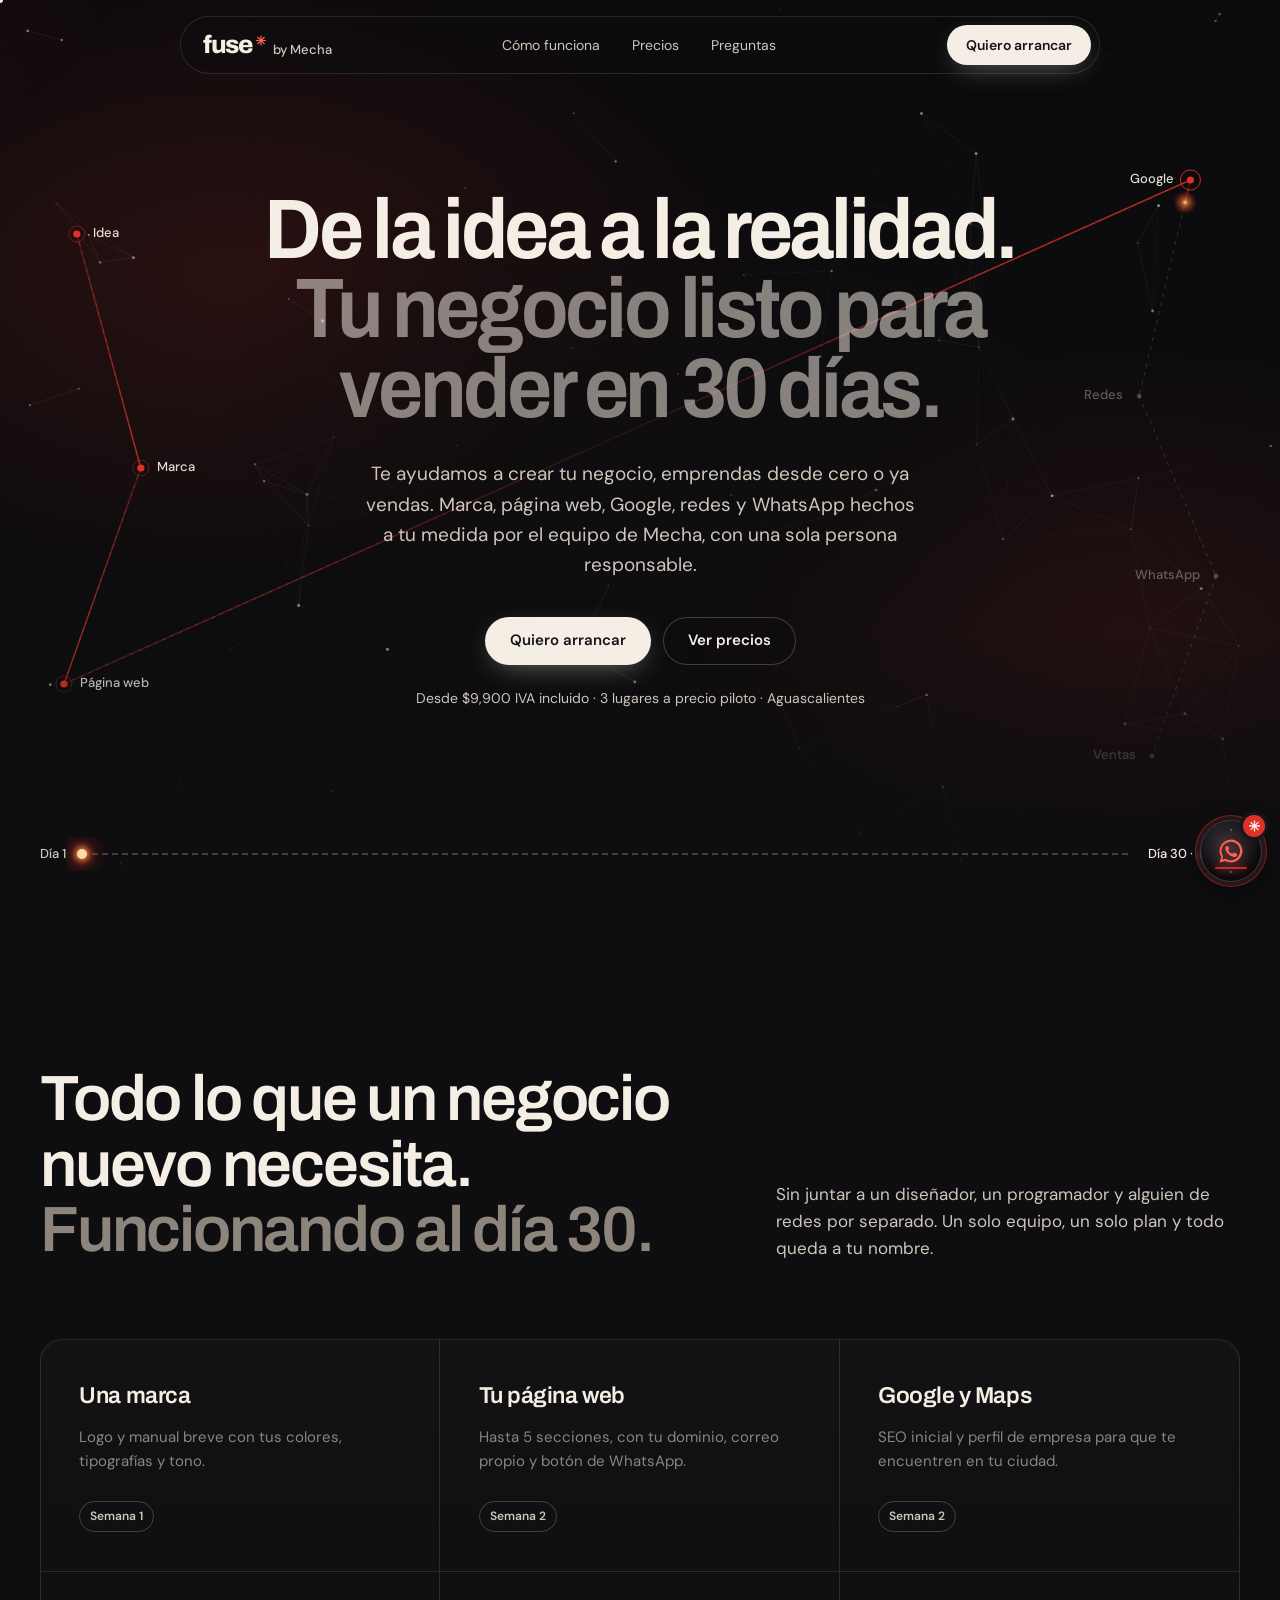
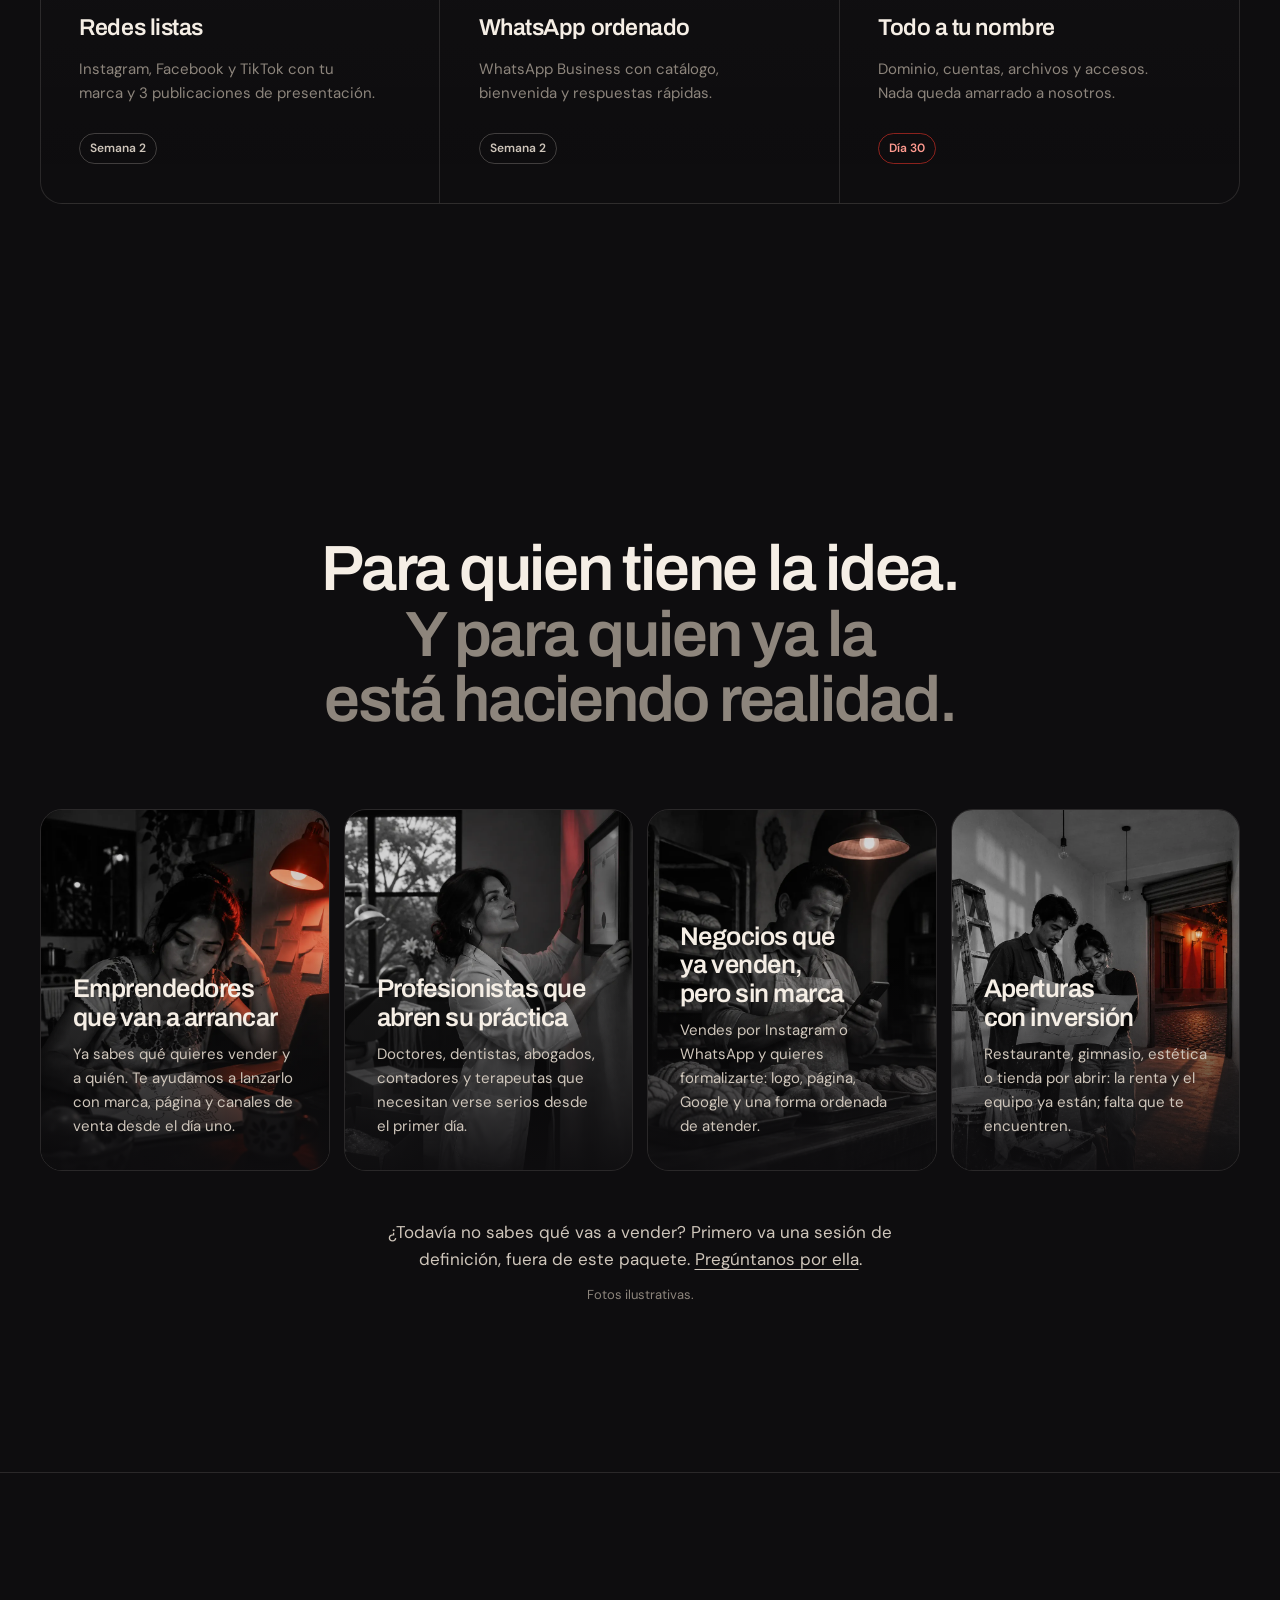
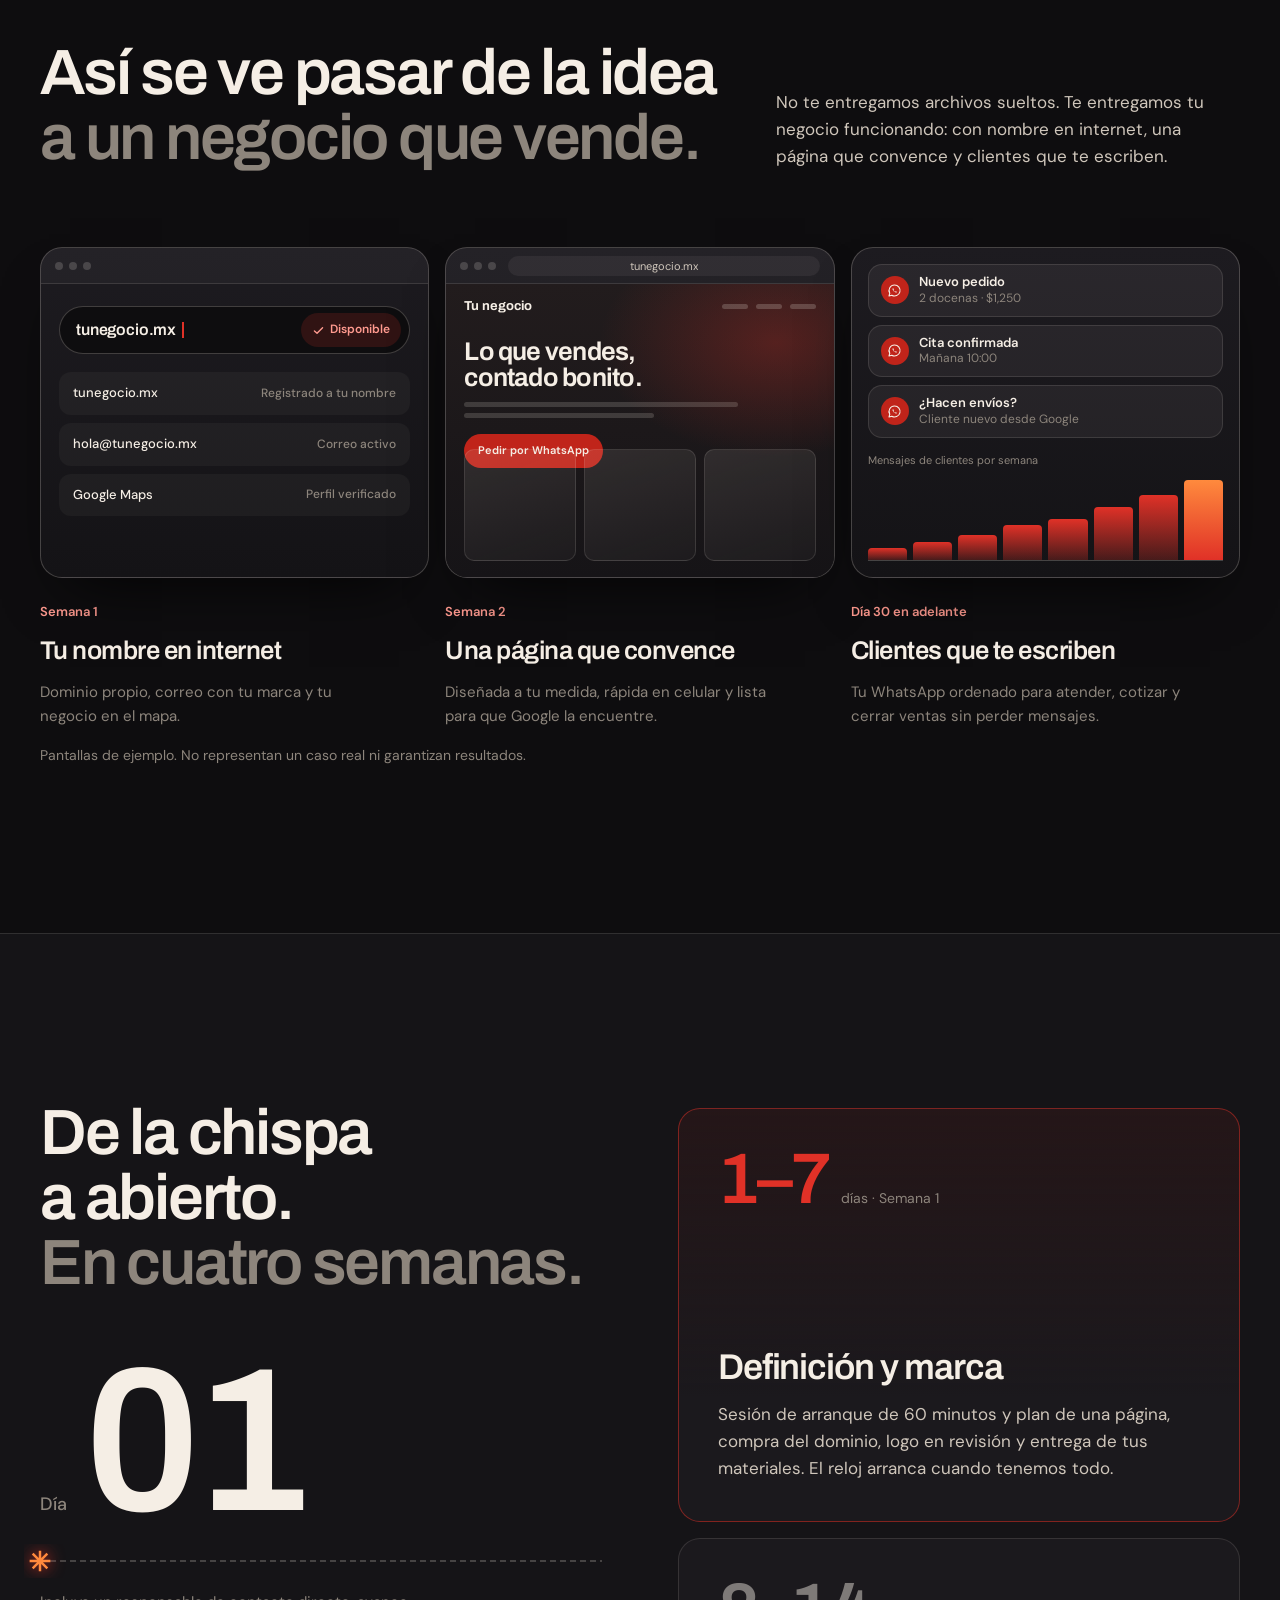
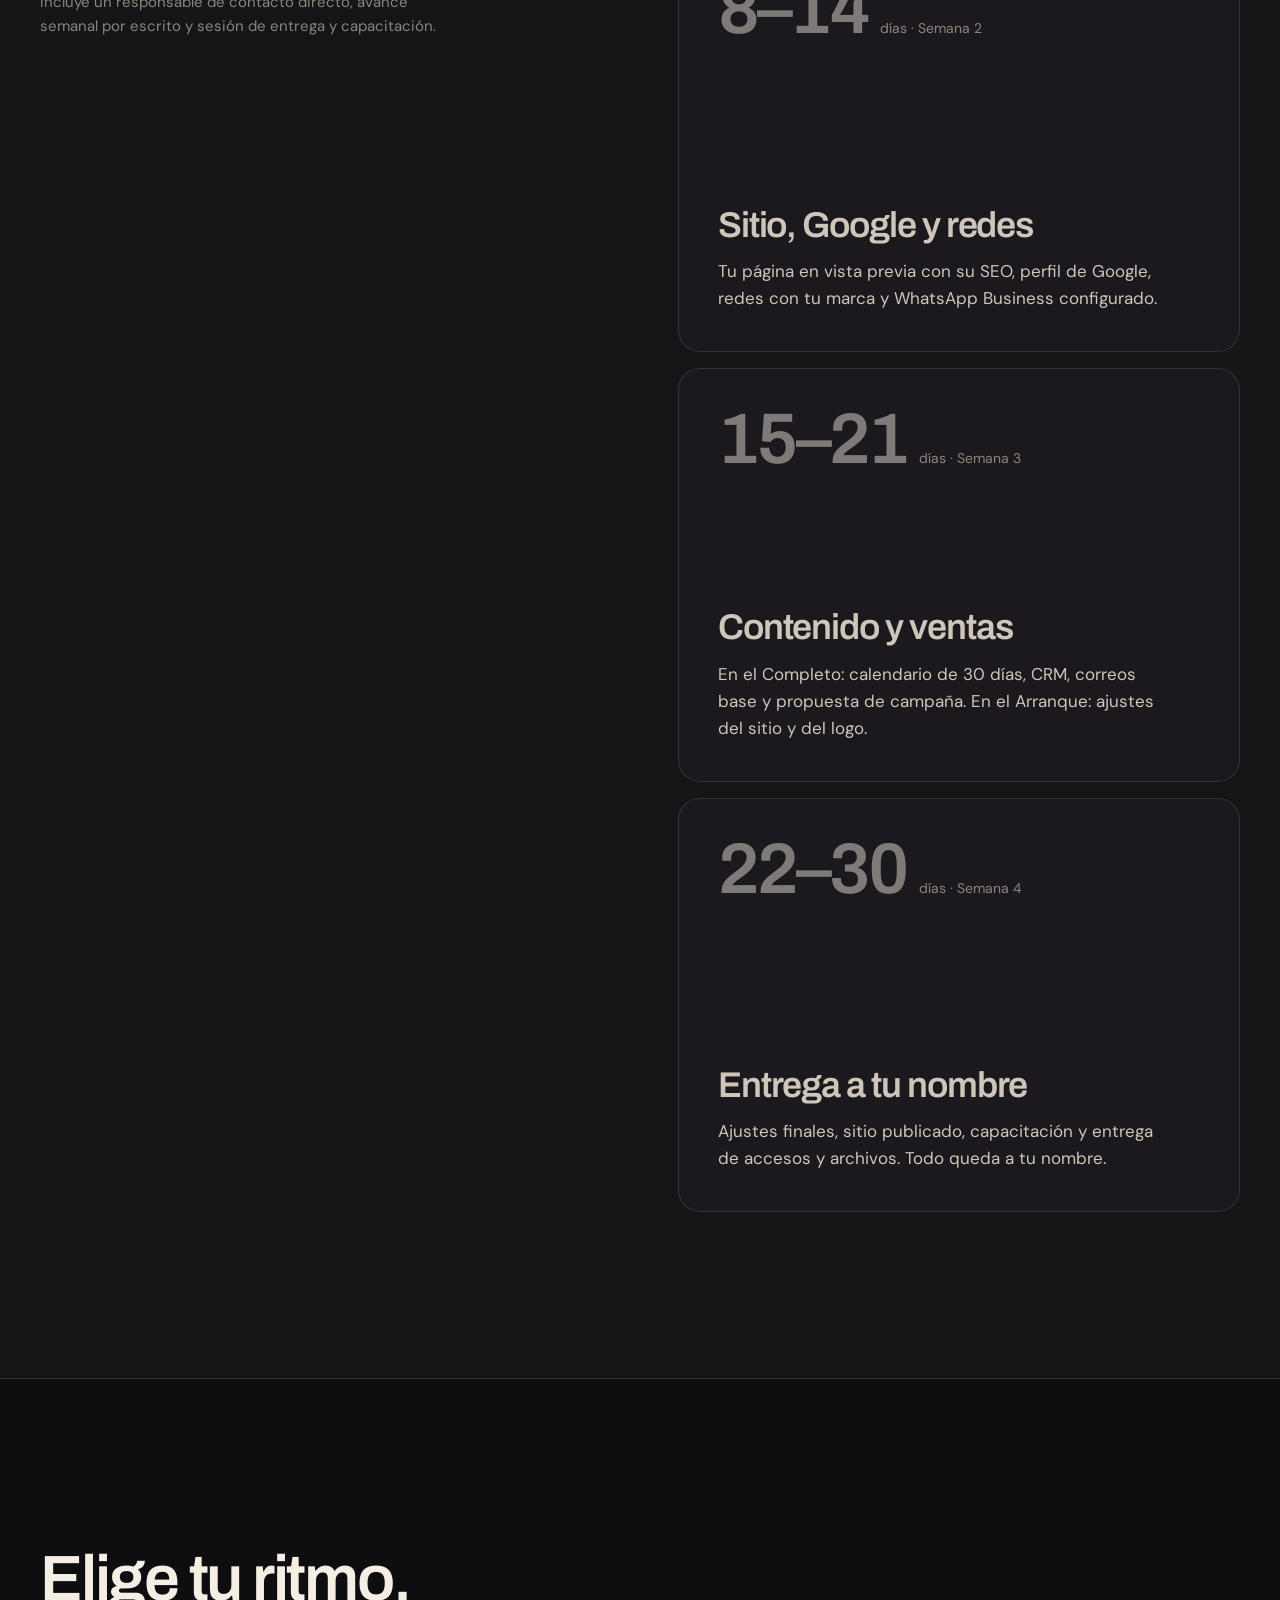
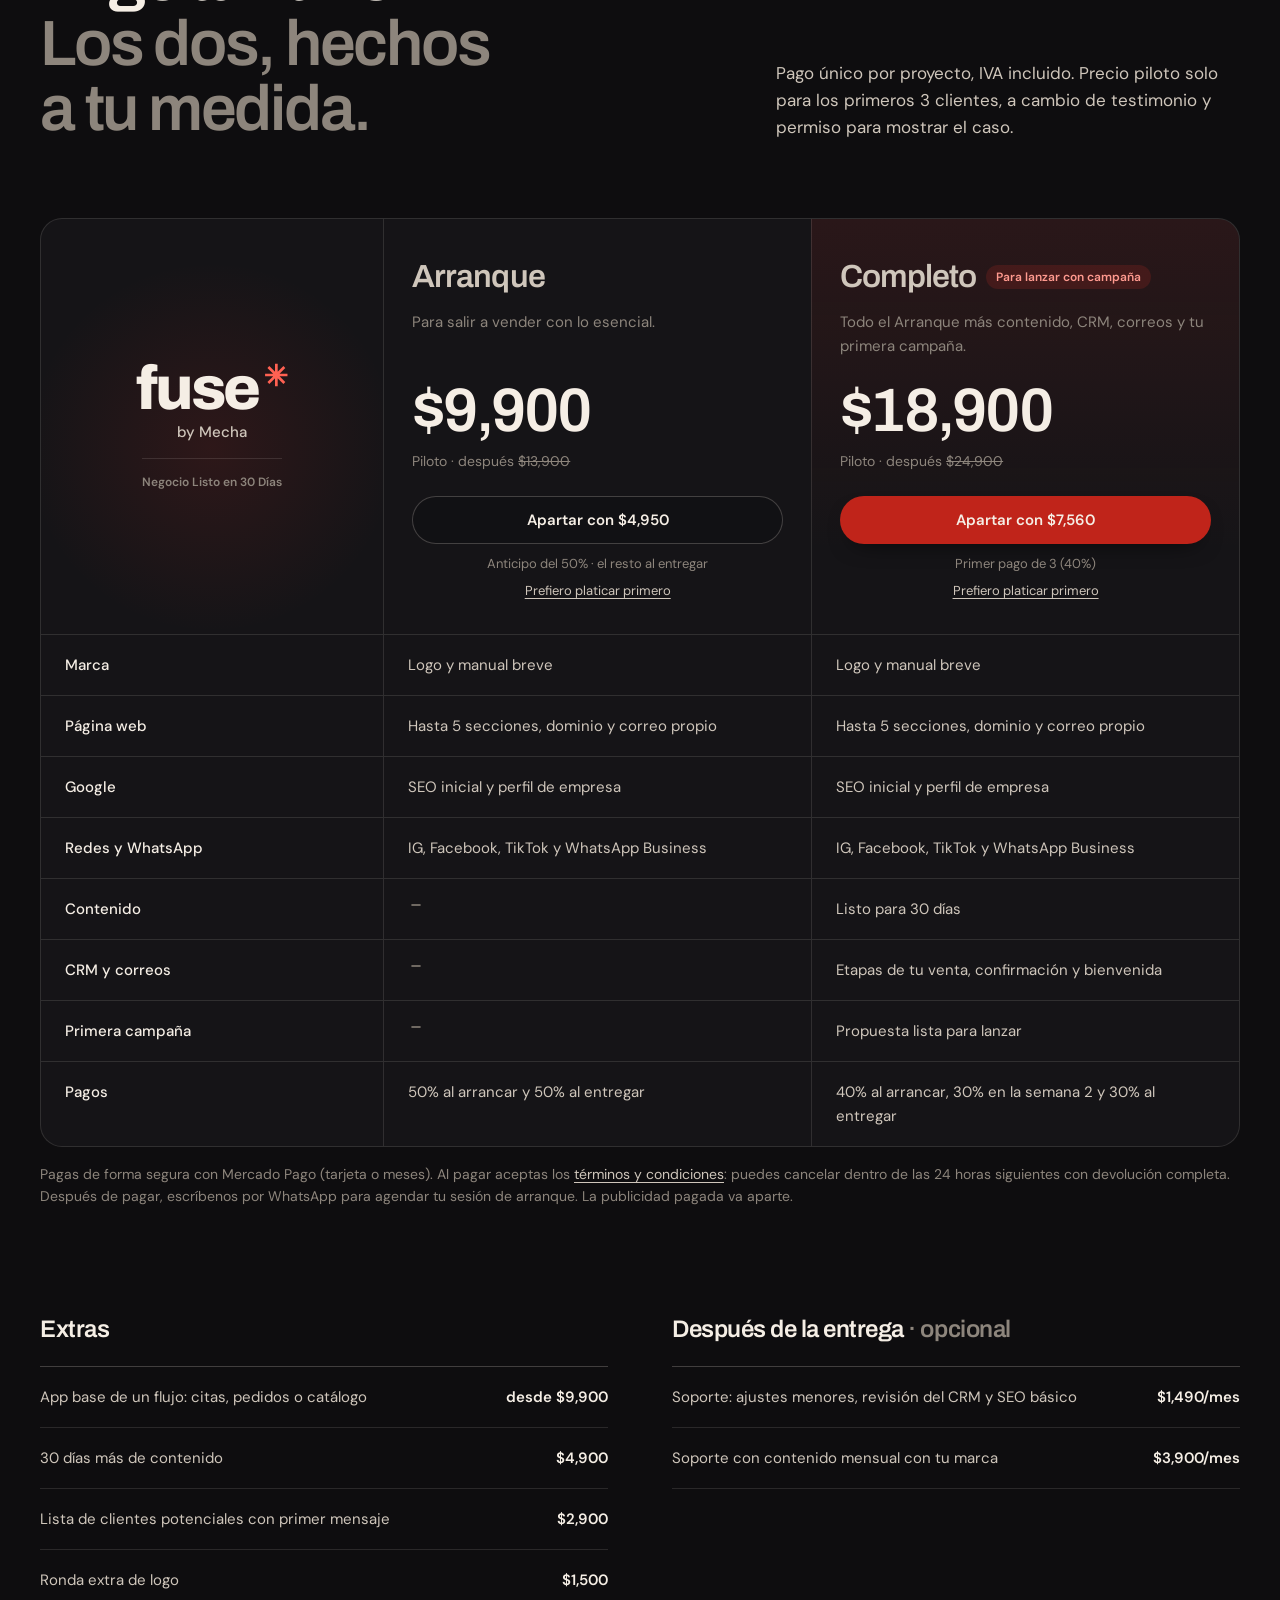
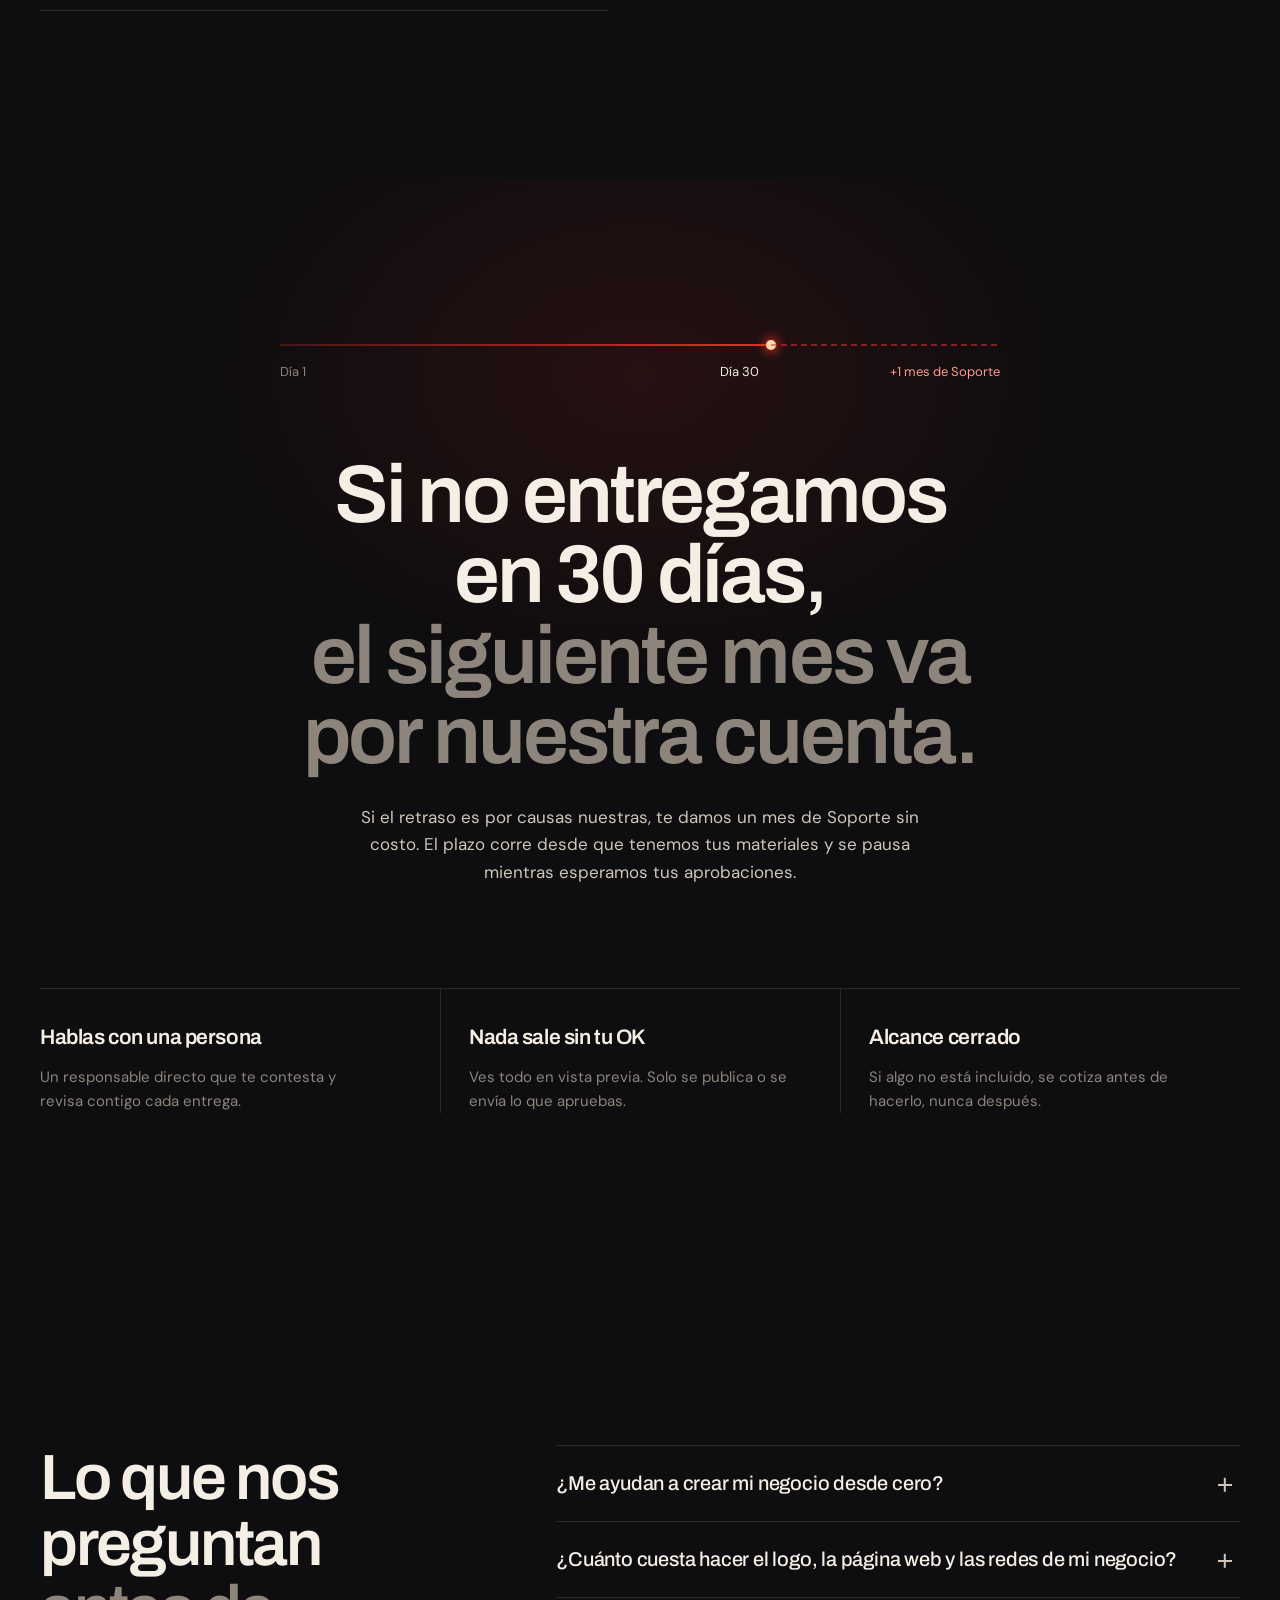
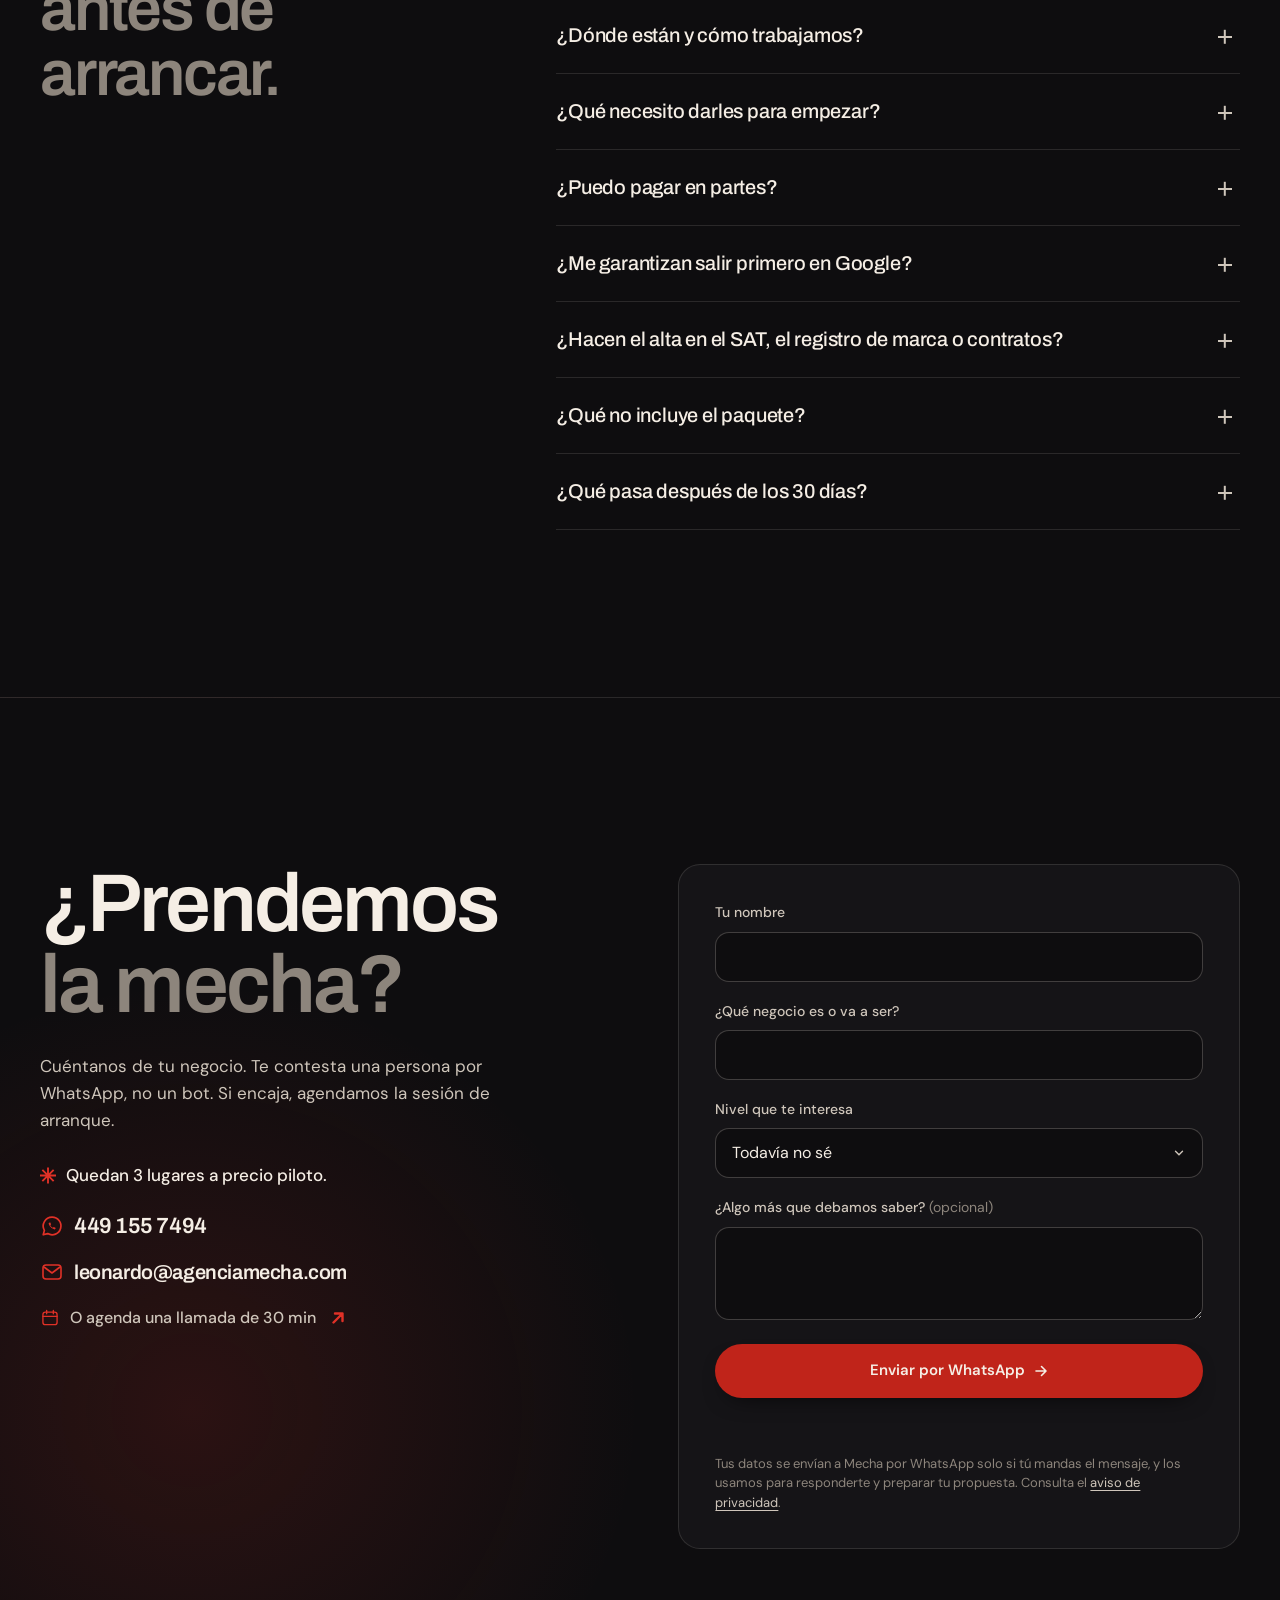
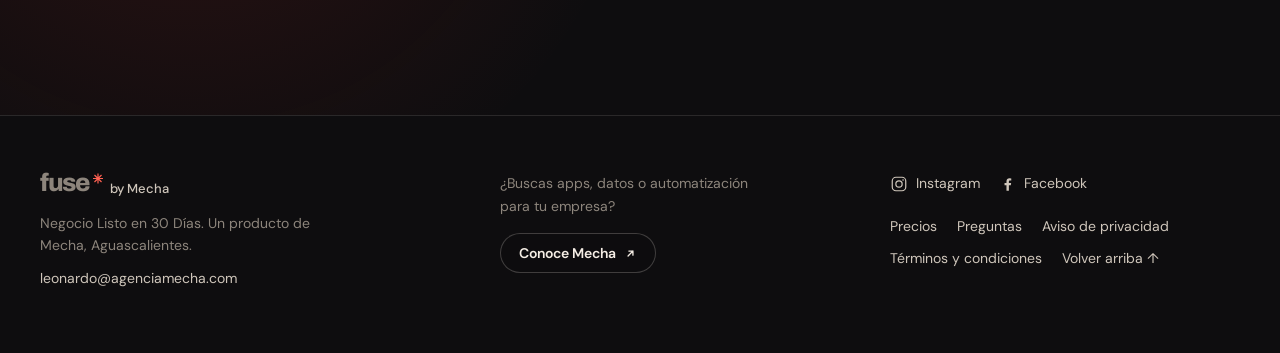
==== commit 39a2284f: "mejora la versión de celular y la animación del inicio" ====
--- a/index.html
+++ b/index.html
@@ -276,14 +276,19 @@
             <span class="tenue">Tu negocio listo para vender en 30&nbsp;días.</span>
           </h1>
           <p class="hero-texto">
-            Te ayudamos a crear tu negocio, emprendas desde cero o ya vendas. Marca, página web, Google, redes y
-            WhatsApp hechos a tu medida por el equipo de Mecha, con una sola persona responsable.
+            Te ayudamos a crear tu negocio, emprendas desde cero o ya vendas.
+            <span class="solo-amplio"
+              >Marca, página web, Google, redes y WhatsApp hechos a tu medida por el equipo de Mecha, con una sola
+              persona responsable.</span
+            >
           </p>
           <div class="hero-acciones">
             <a class="pildora pildora-clara" href="#arrancar">Quiero arrancar</a>
             <a class="pildora pildora-borde" href="#precios">Ver precios</a>
           </div>
-          <p class="hero-dato">Desde $9,900 IVA incluido · 3 lugares a precio piloto · Aguascalientes</p>
+          <p class="hero-dato">
+            Desde $9,900 IVA incluido · 3 lugares a precio piloto<span class="solo-amplio"> · Aguascalientes</span>
+          </p>
         </div>
         <div class="hero-mecha" aria-hidden="true">
           <span class="hm-dia">Día 1</span>
--- a/style.css
+++ b/style.css
@@ -1738,64 +1738,64 @@
 }
 
 /* Animación al entrar: estado final visible por defecto; solo se anima con JS y sin movimiento reducido */
-.js .realidad:not(.en-vista) .pd-escribe {
+.js .escena:not(.en-vista) .pd-escribe {
   width: 0;
 }
-.js .realidad:not(.en-vista) .pd-ok,
-.js .realidad:not(.en-vista) .pd-lista li,
-.js .realidad:not(.en-vista) .pw-sitio > *,
-.js .realidad:not(.en-vista) .pv-aviso {
+.js .escena:not(.en-vista) .pd-ok,
+.js .escena:not(.en-vista) .pd-lista li,
+.js .escena:not(.en-vista) .pw-sitio > *,
+.js .escena:not(.en-vista) .pv-aviso {
   opacity: 0;
   transform: translateY(10px);
 }
-.js .realidad:not(.en-vista) .pv-barras span {
+.js .escena:not(.en-vista) .pv-barras span {
   transform: scaleY(0);
 }
-.js .realidad .pd-escribe {
+.js .escena .pd-escribe {
   transition: width 1.1s steps(12, end) 0.2s;
 }
-.js .realidad .pd-ok,
-.js .realidad .pd-lista li,
-.js .realidad .pw-sitio > *,
-.js .realidad .pv-aviso {
+.js .escena .pd-ok,
+.js .escena .pd-lista li,
+.js .escena .pw-sitio > *,
+.js .escena .pv-aviso {
   transition:
     opacity 0.6s var(--salida),
     transform 0.6s var(--salida);
 }
-.js .realidad .pd-ok {
+.js .escena .pd-ok {
   transition-delay: 1.4s;
 }
-.js .realidad .pd-lista li:nth-child(1) {
+.js .escena .pd-lista li:nth-child(1) {
   transition-delay: 1.7s;
 }
-.js .realidad .pd-lista li:nth-child(2) {
+.js .escena .pd-lista li:nth-child(2) {
   transition-delay: 1.85s;
 }
-.js .realidad .pd-lista li:nth-child(3) {
+.js .escena .pd-lista li:nth-child(3) {
   transition-delay: 2s;
 }
-.js .realidad .pw-sitio > :nth-child(1) {
+.js .escena .pw-sitio > :nth-child(1) {
   transition-delay: 0.5s;
 }
-.js .realidad .pw-sitio > :nth-child(2) {
+.js .escena .pw-sitio > :nth-child(2) {
   transition-delay: 0.7s;
 }
-.js .realidad .pw-sitio > :nth-child(3) {
+.js .escena .pw-sitio > :nth-child(3) {
   transition-delay: 0.95s;
 }
-.js .realidad .pv-aviso:nth-child(1) {
+.js .escena .pv-aviso:nth-child(1) {
   transition-delay: 1s;
 }
-.js .realidad .pv-aviso:nth-child(2) {
+.js .escena .pv-aviso:nth-child(2) {
   transition-delay: 1.5s;
 }
-.js .realidad .pv-aviso:nth-child(3) {
+.js .escena .pv-aviso:nth-child(3) {
   transition-delay: 2s;
 }
-.js .realidad .pv-barras span {
+.js .escena .pv-barras span {
   transition: transform 0.9s var(--salida);
 }
-.js .realidad .pv-barras span:nth-child(n) {
+.js .escena .pv-barras span:nth-child(n) {
   transition-delay: calc(0.9s + var(--v) * 0.9s);
 }
 @media (max-width: 960px) {
@@ -2158,3 +2158,49 @@
     font-size: 13px;
   }
 }
+
+/* Celular: portada más compacta para que la red "Idea → Ventas" tenga espacio arriba del titular */
+@media (max-width: 720px) {
+  .solo-amplio {
+    display: none;
+  }
+  .hero {
+    padding-bottom: 76px;
+  }
+  .hero-texto {
+    margin-top: 16px;
+  }
+  .hero-acciones {
+    flex-wrap: nowrap;
+    margin-top: 20px;
+  }
+  .hero-acciones .pildora {
+    flex: 1 1 0;
+    min-height: 50px;
+    padding: 0 12px;
+  }
+  .hero-dato {
+    margin-top: 14px;
+    font-size: 12px;
+  }
+  .g-mecha {
+    font-size: 11px;
+  }
+  .g-extra {
+    flex: 1.6;
+  }
+}
+@media (max-width: 380px) {
+  .marca-by {
+    white-space: nowrap;
+    font-size: 12px;
+  }
+  .nav {
+    padding-left: 14px;
+    gap: 10px;
+  }
+  .nav .pildora-chica {
+    padding: 0 14px;
+    font-size: 13px;
+  }
+}
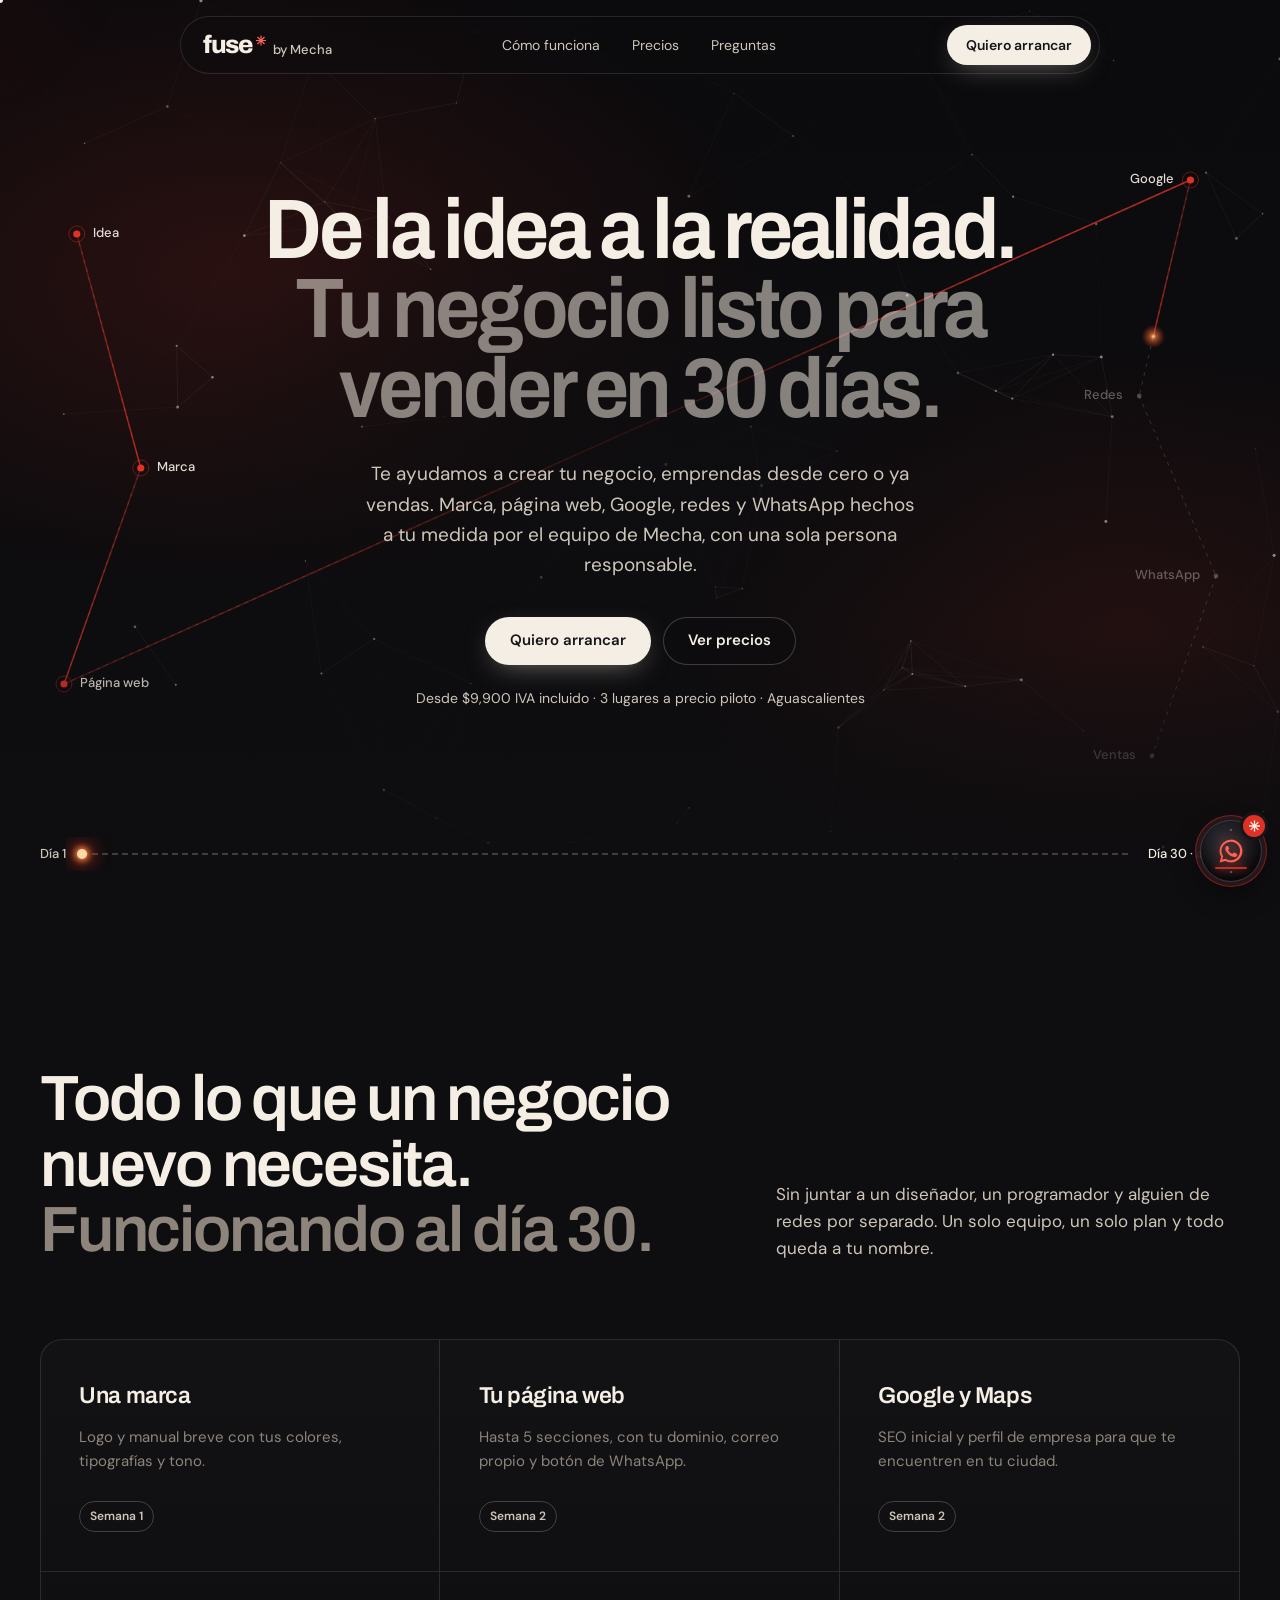
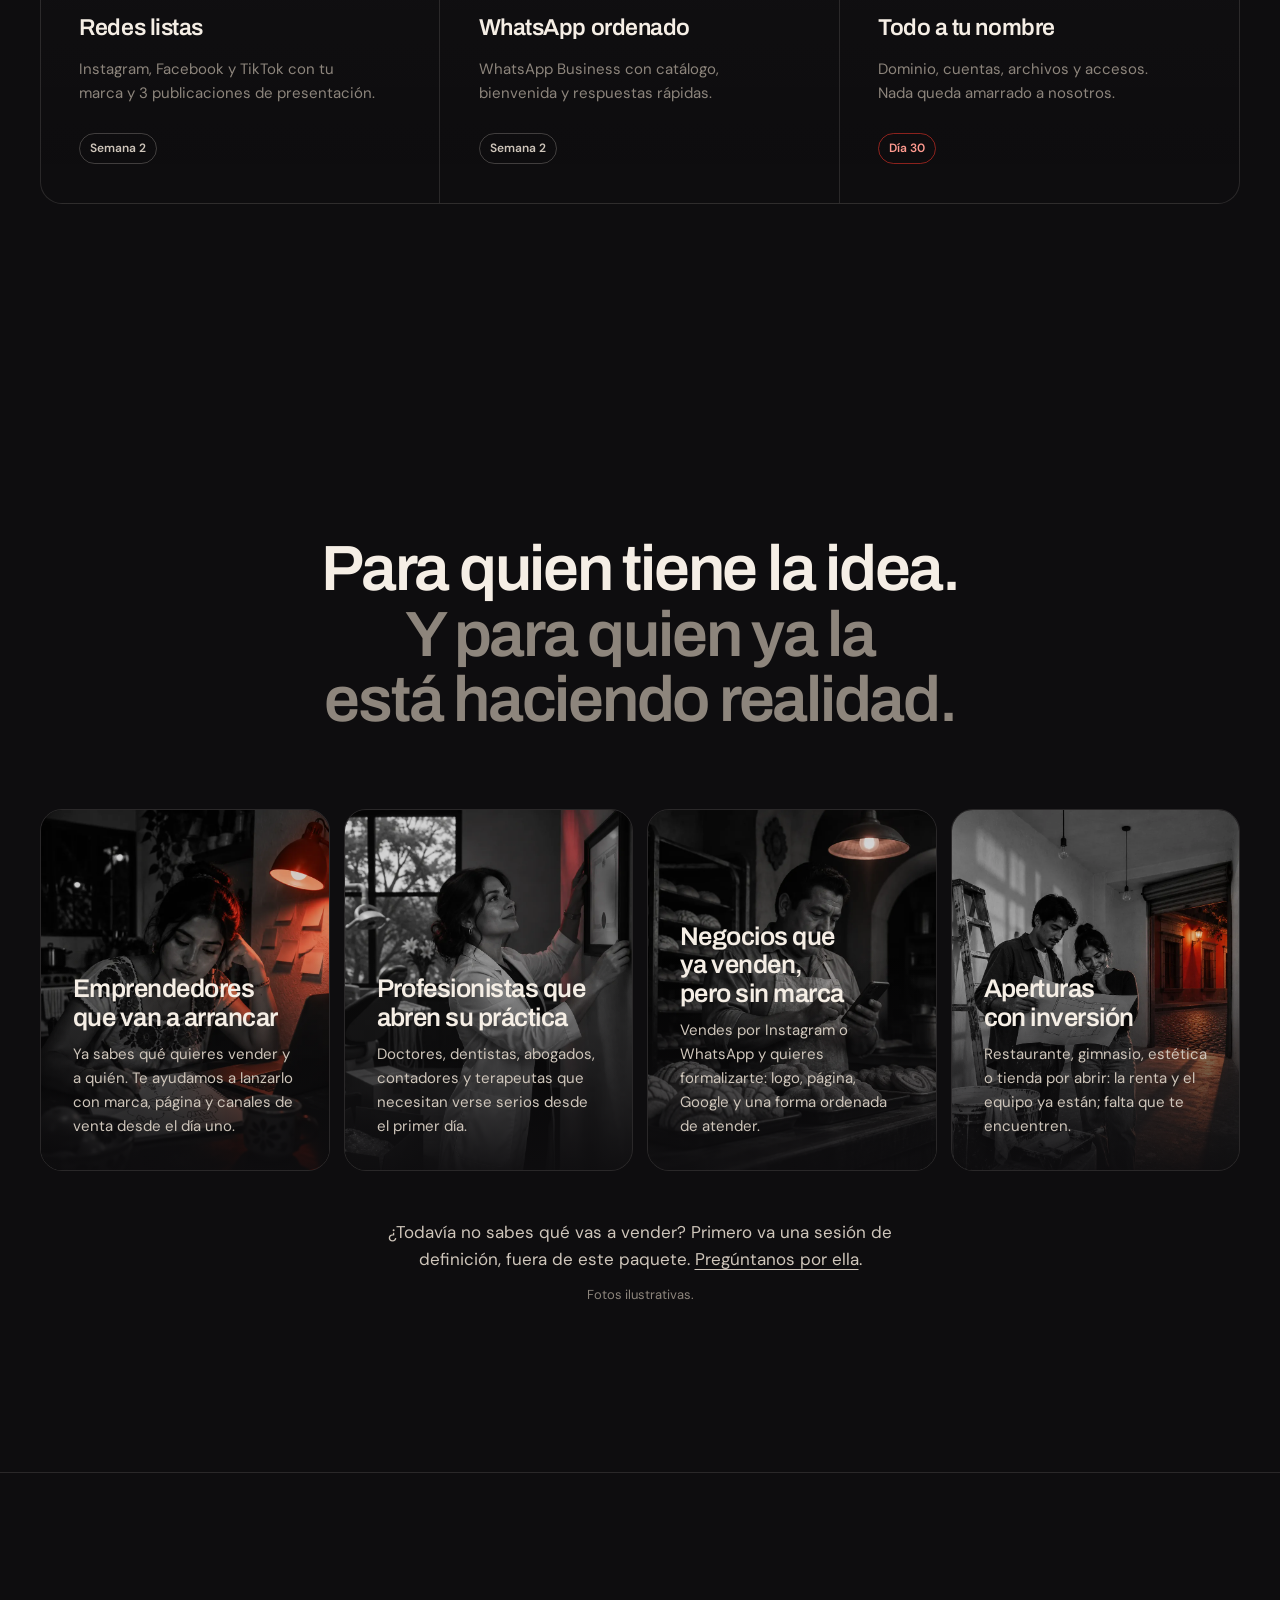
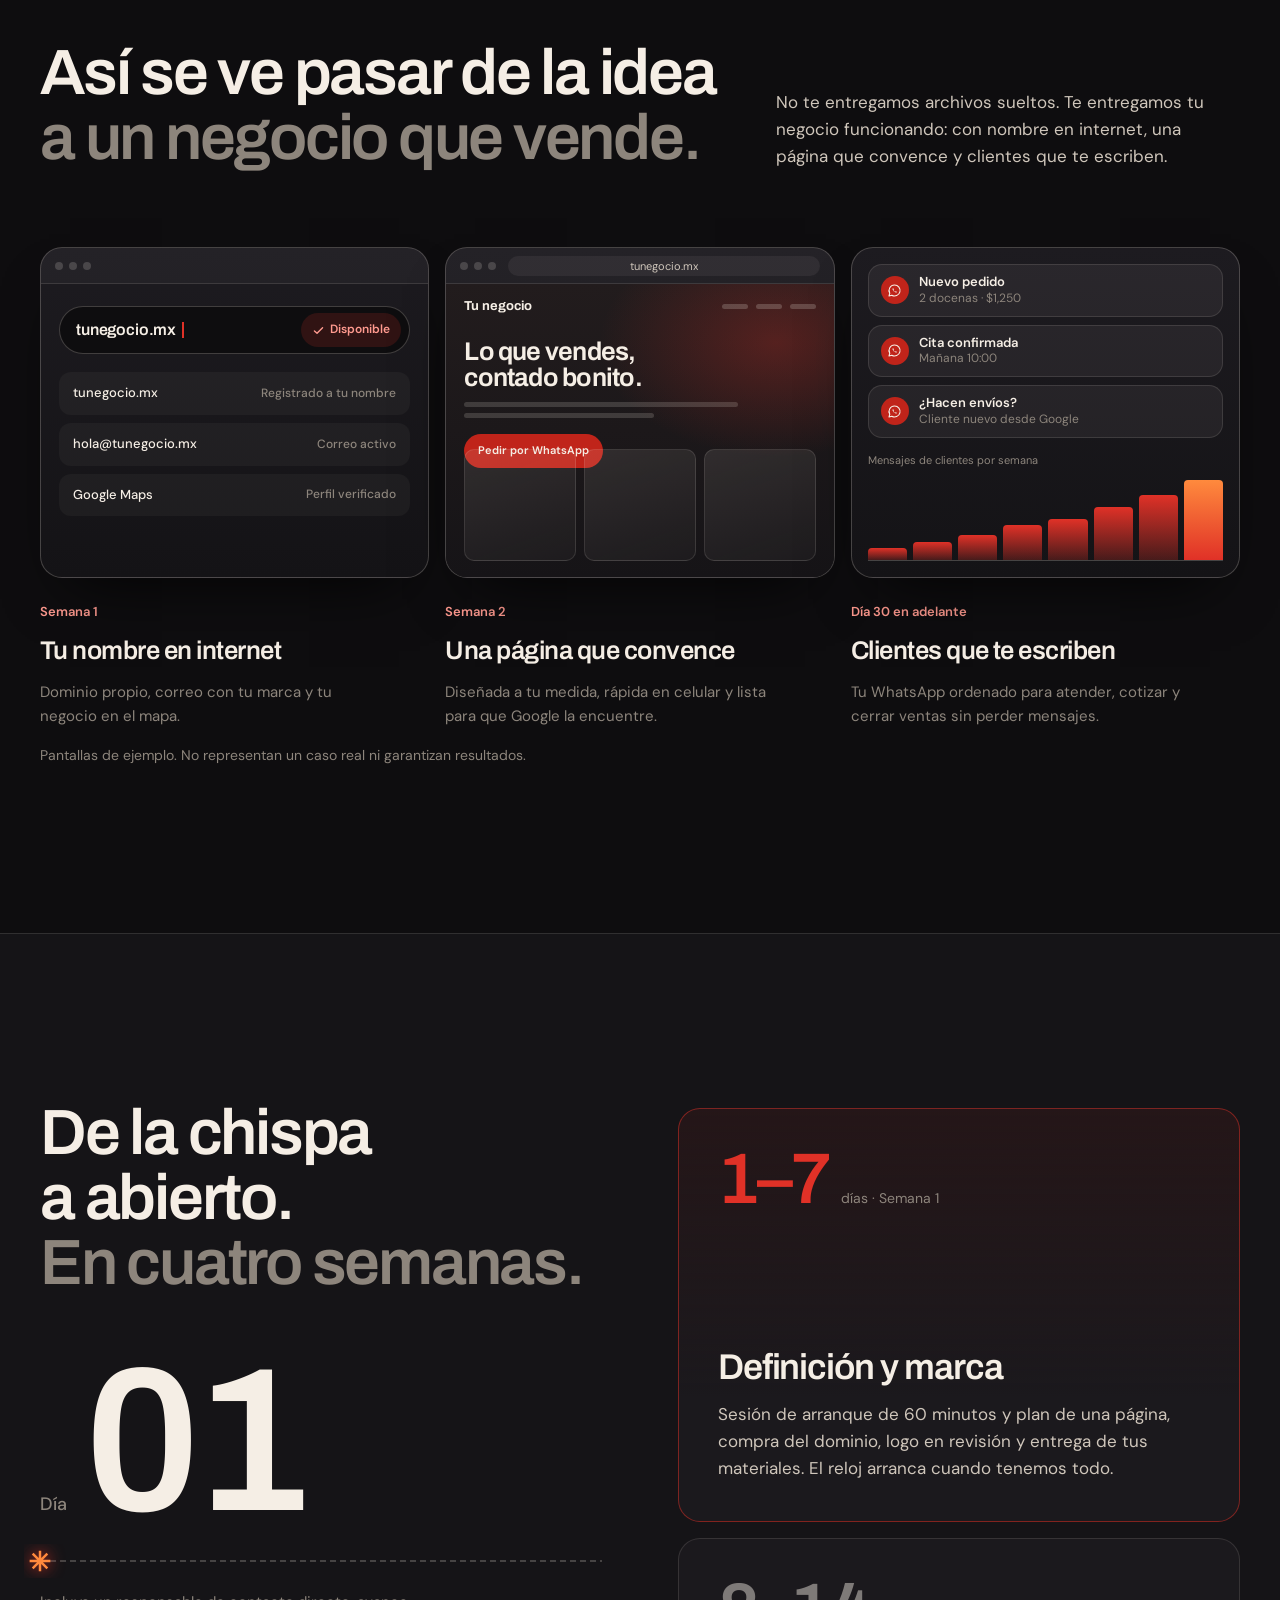
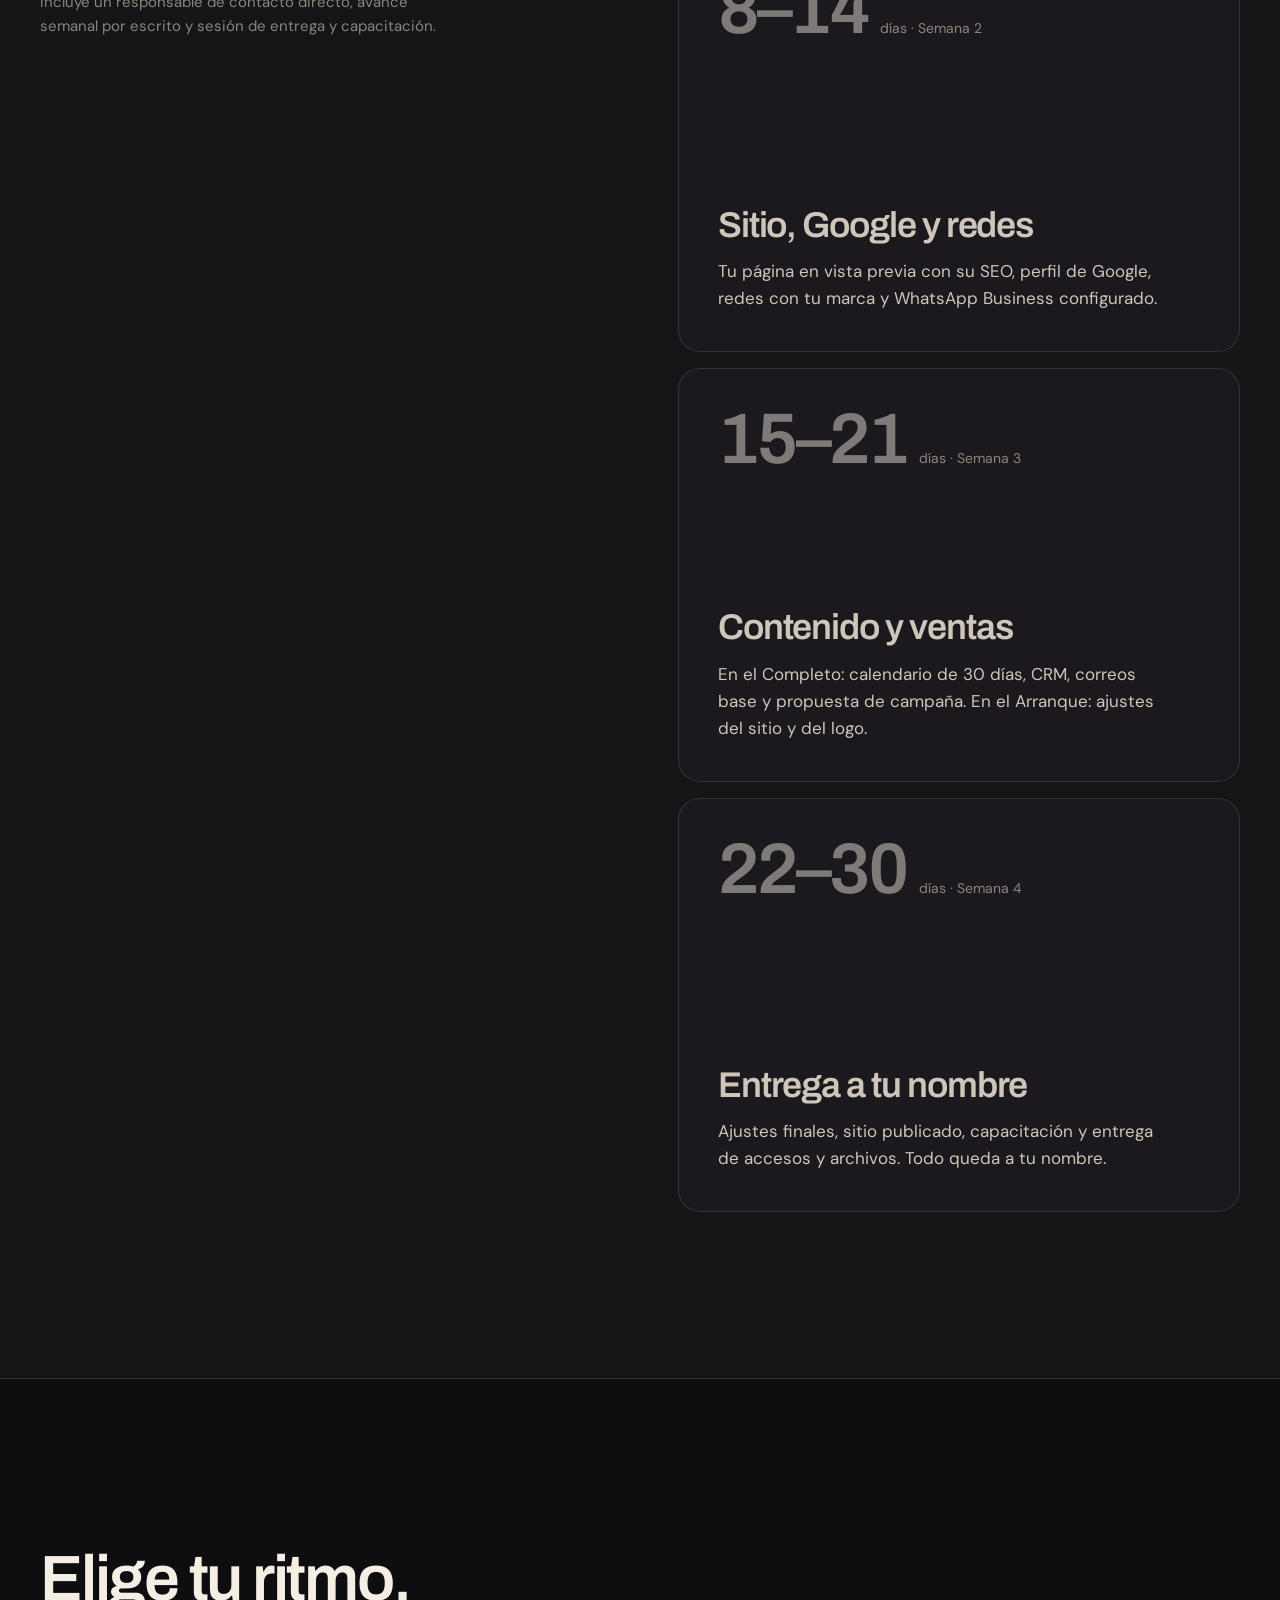
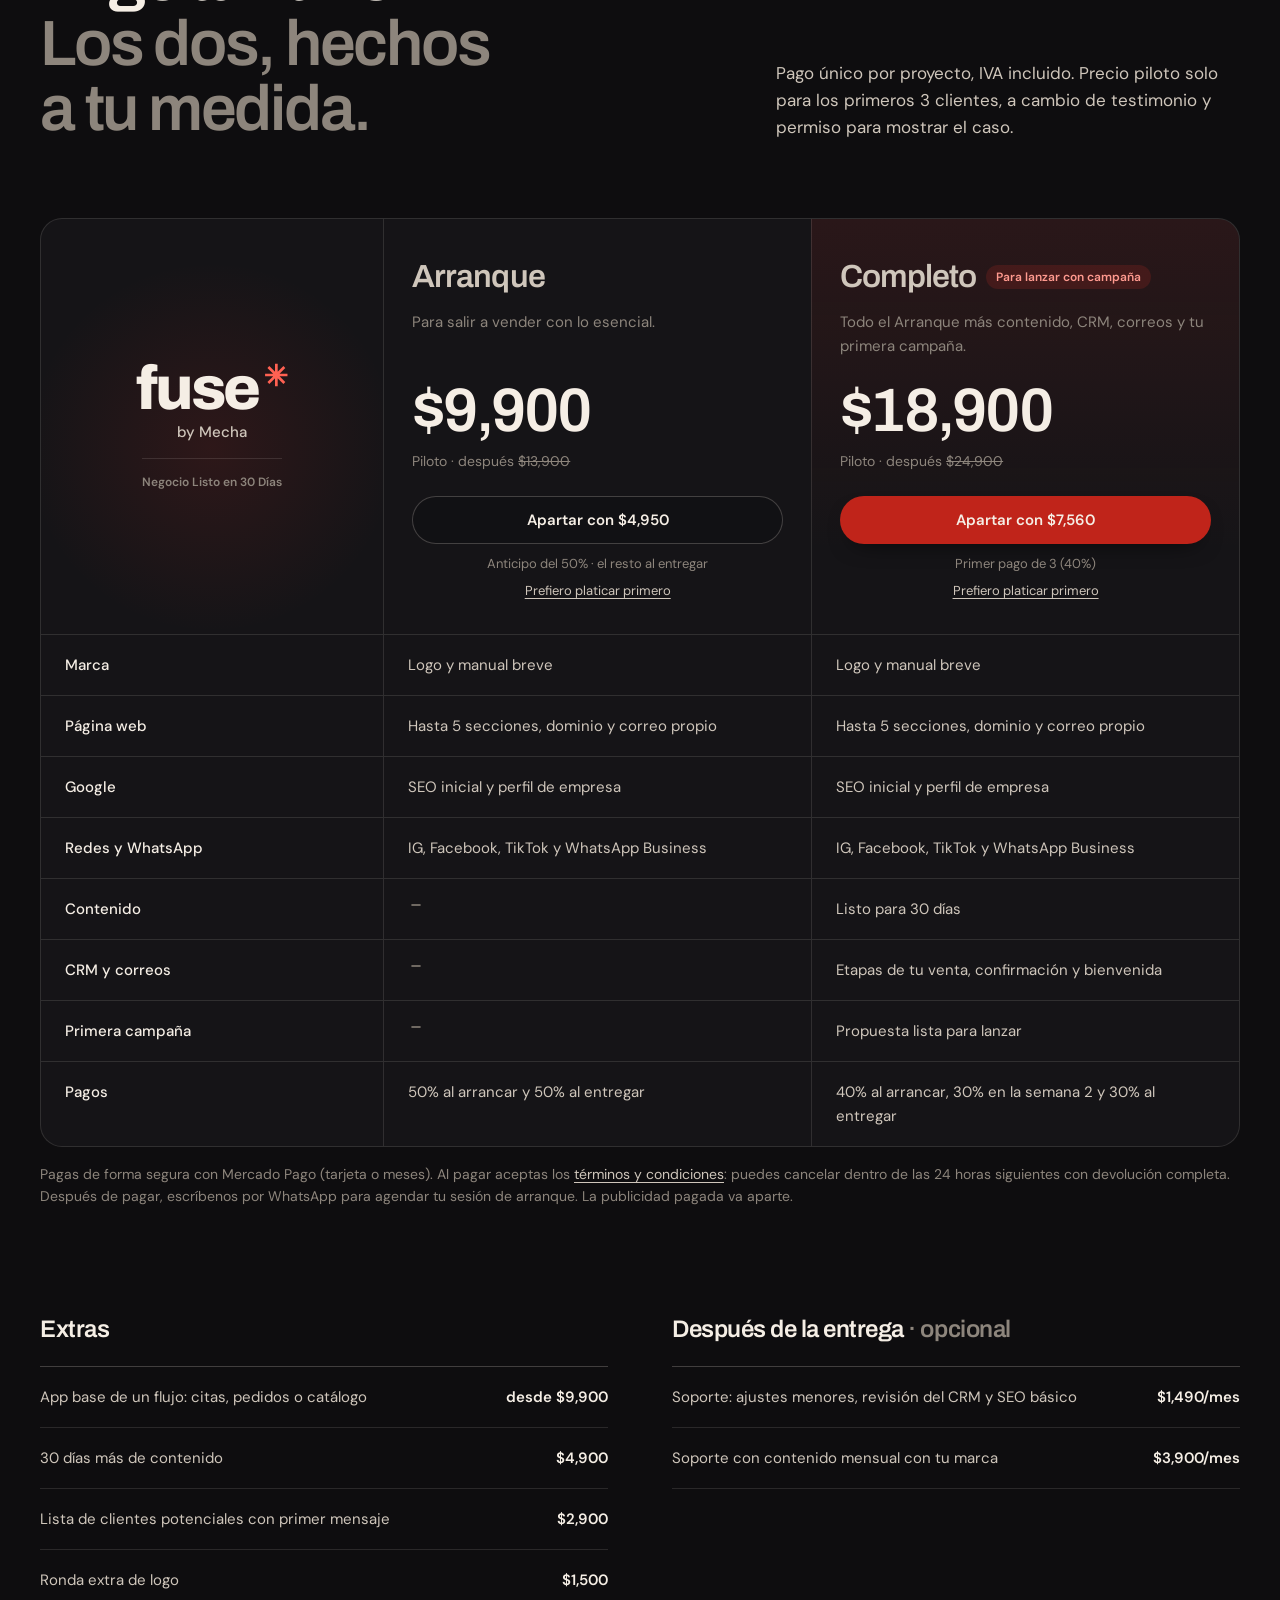
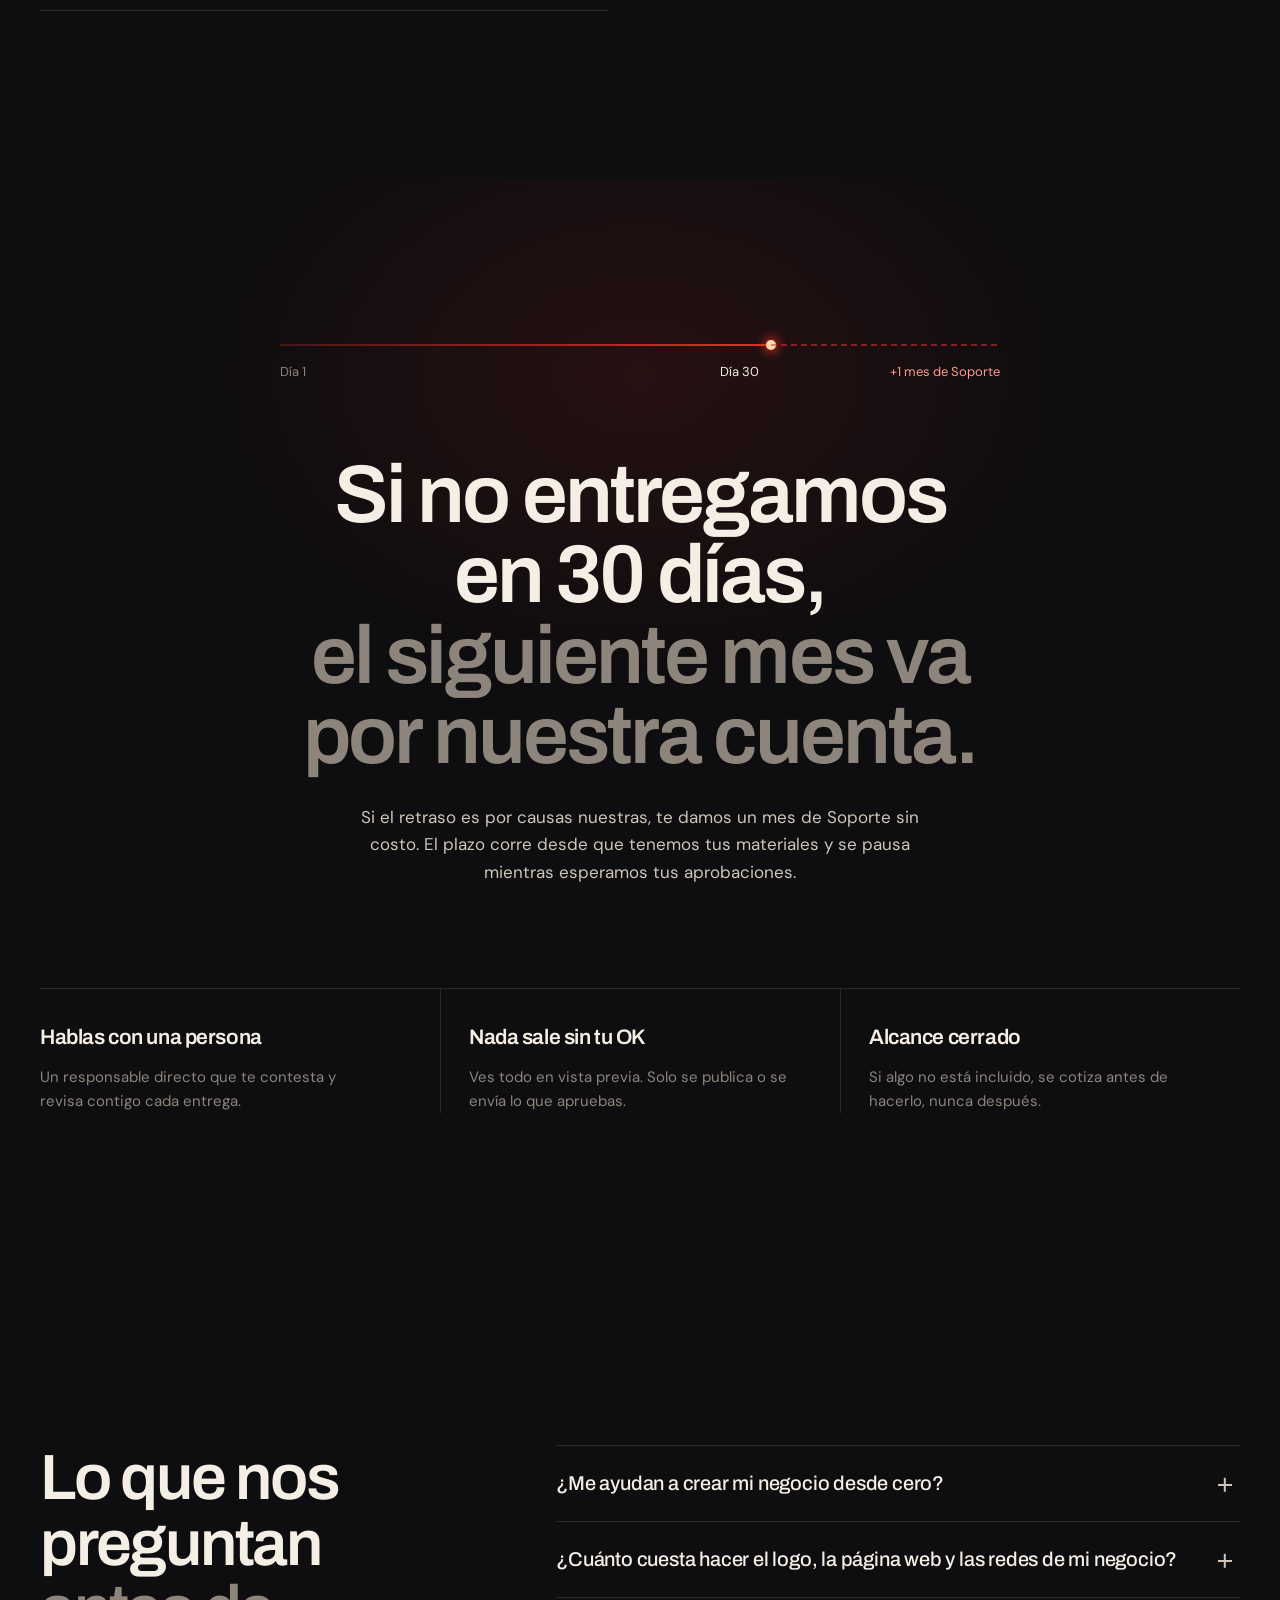
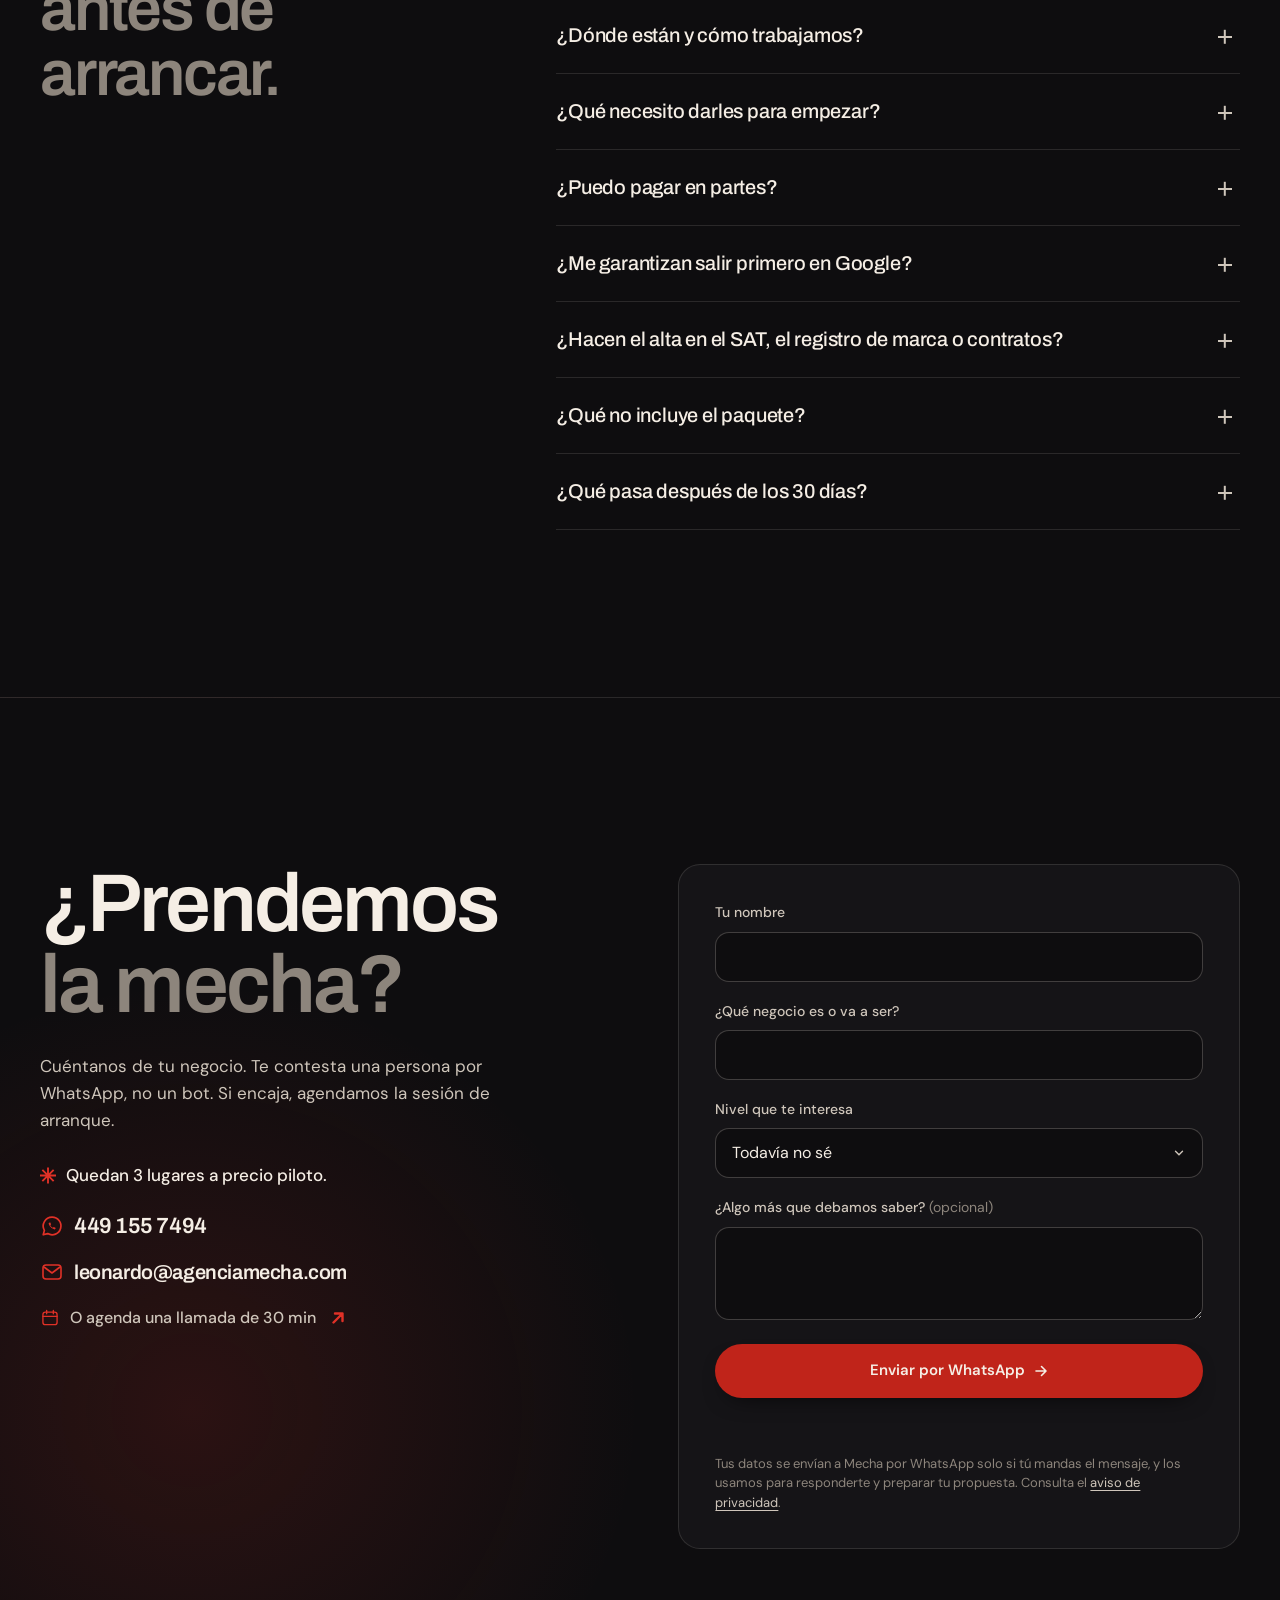
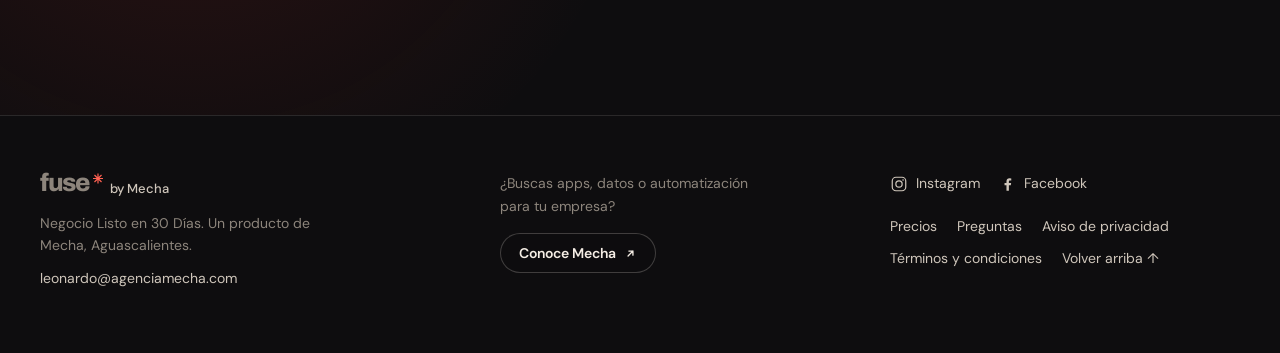
==== commit 909b62f3: "fija el alto de la portada en celular y suaviza apariciones" ====
--- a/index.html
+++ b/index.html
@@ -34,6 +34,10 @@
     <link rel="stylesheet" href="style.css" />
     <script>
       document.documentElement.classList.add("js");
+      // En celular la portada toma el alto de la pantalla una sola vez: así no crece ni se encoge cuando la barra
+      // del navegador aparece o se esconde al hacer scroll (eso empujaba todo lo de abajo).
+      if (window.matchMedia("(max-width: 960px)").matches)
+        document.documentElement.style.setProperty("--alto-hero", window.innerHeight + "px");
     </script>
     <script type="application/ld+json">
       {
--- a/style.css
+++ b/style.css
@@ -270,7 +270,7 @@
 /* Portada */
 .hero {
   position: relative;
-  min-height: 100svh;
+  min-height: var(--alto-hero, 100svh);
   display: grid;
   place-items: center;
   padding: 140px var(--margen) 140px;
@@ -350,8 +350,17 @@
 @keyframes subir {
   from {
     opacity: 0;
-    transform: translateY(18px);
+    transform: translateY(10px);
     filter: blur(6px);
+  }
+}
+@media (max-width: 720px) {
+  /* En celular la entrada es solo fundido: sin desplazamiento que se sienta como empujón */
+  @keyframes subir {
+    from {
+      opacity: 0;
+      filter: blur(6px);
+    }
   }
 }
 
@@ -2204,3 +2213,11 @@
     font-size: 13px;
   }
 }
+
+/* Celular: los bloques aparecen con fundido, sin deslizarse (se sentía como empujón al hacer scroll) */
+@media (max-width: 720px) {
+  .js .revelar {
+    transform: none;
+    transition: opacity 0.7s ease;
+  }
+}
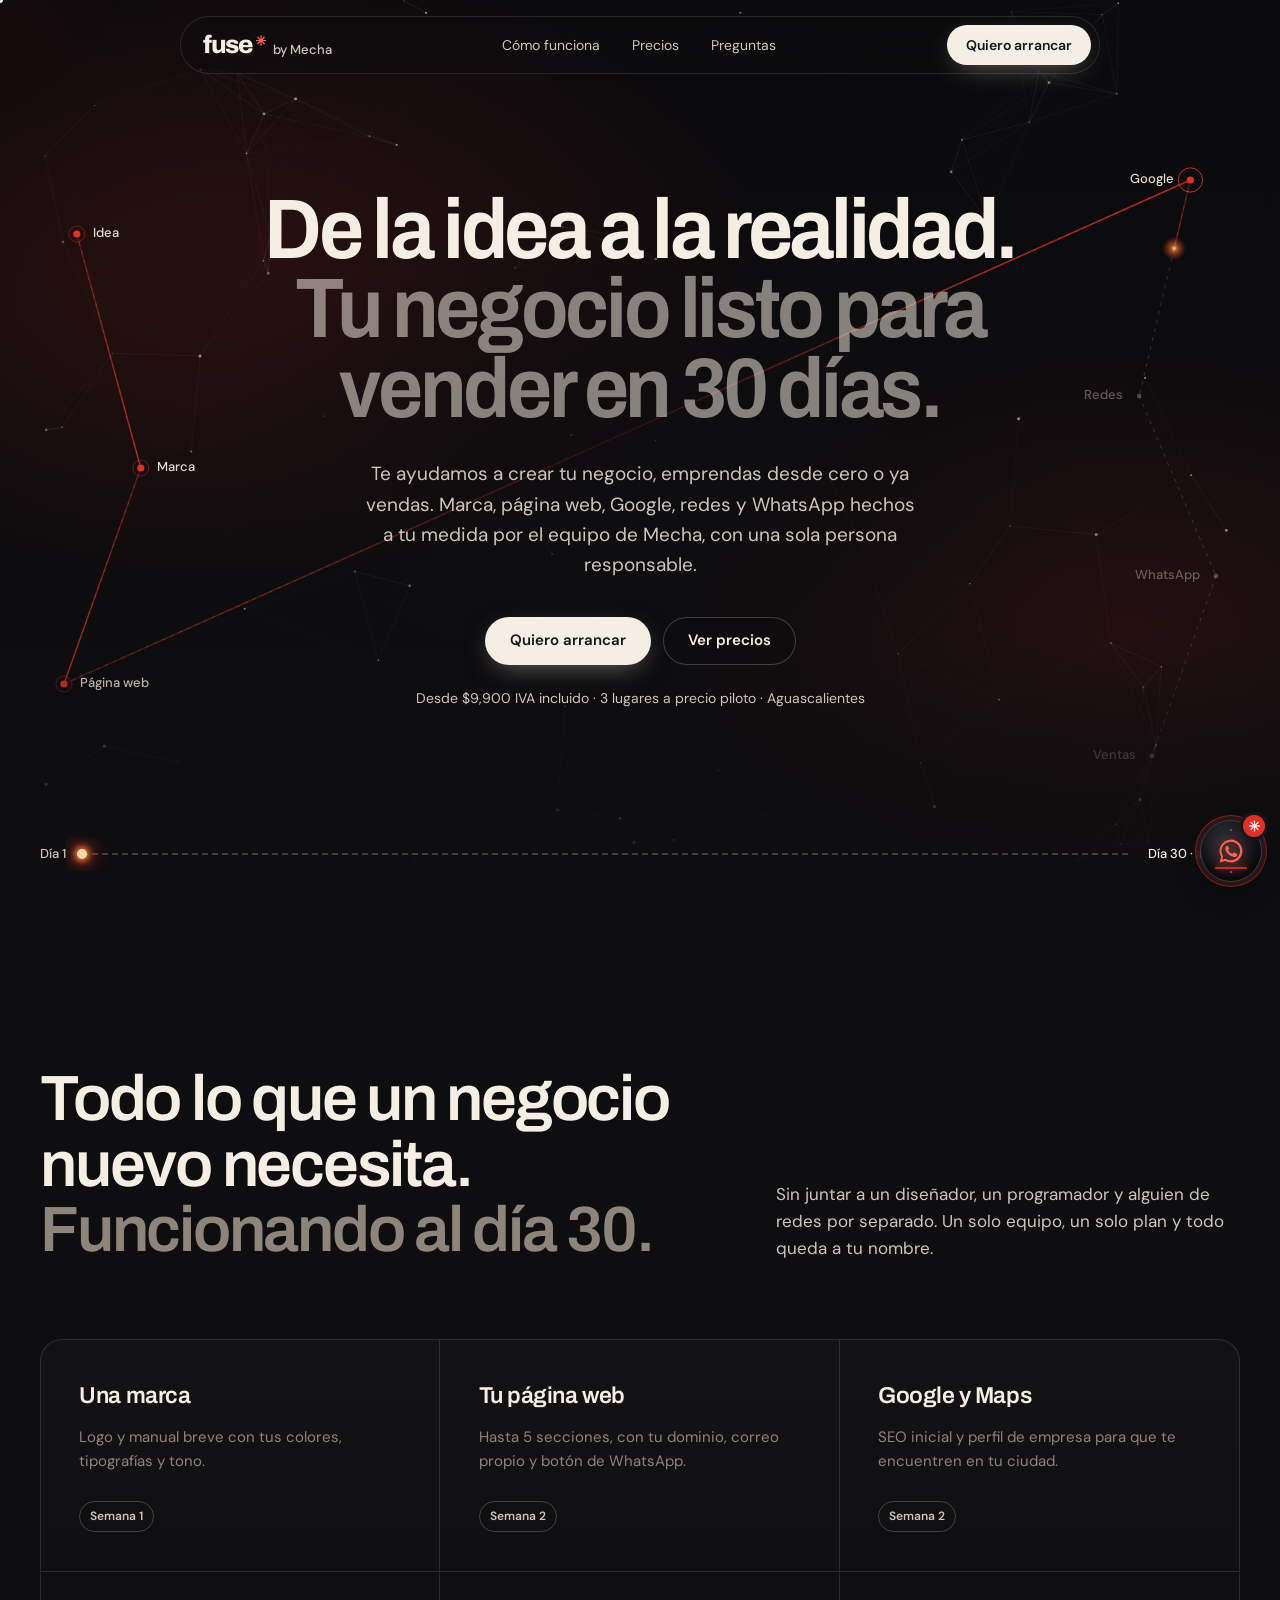
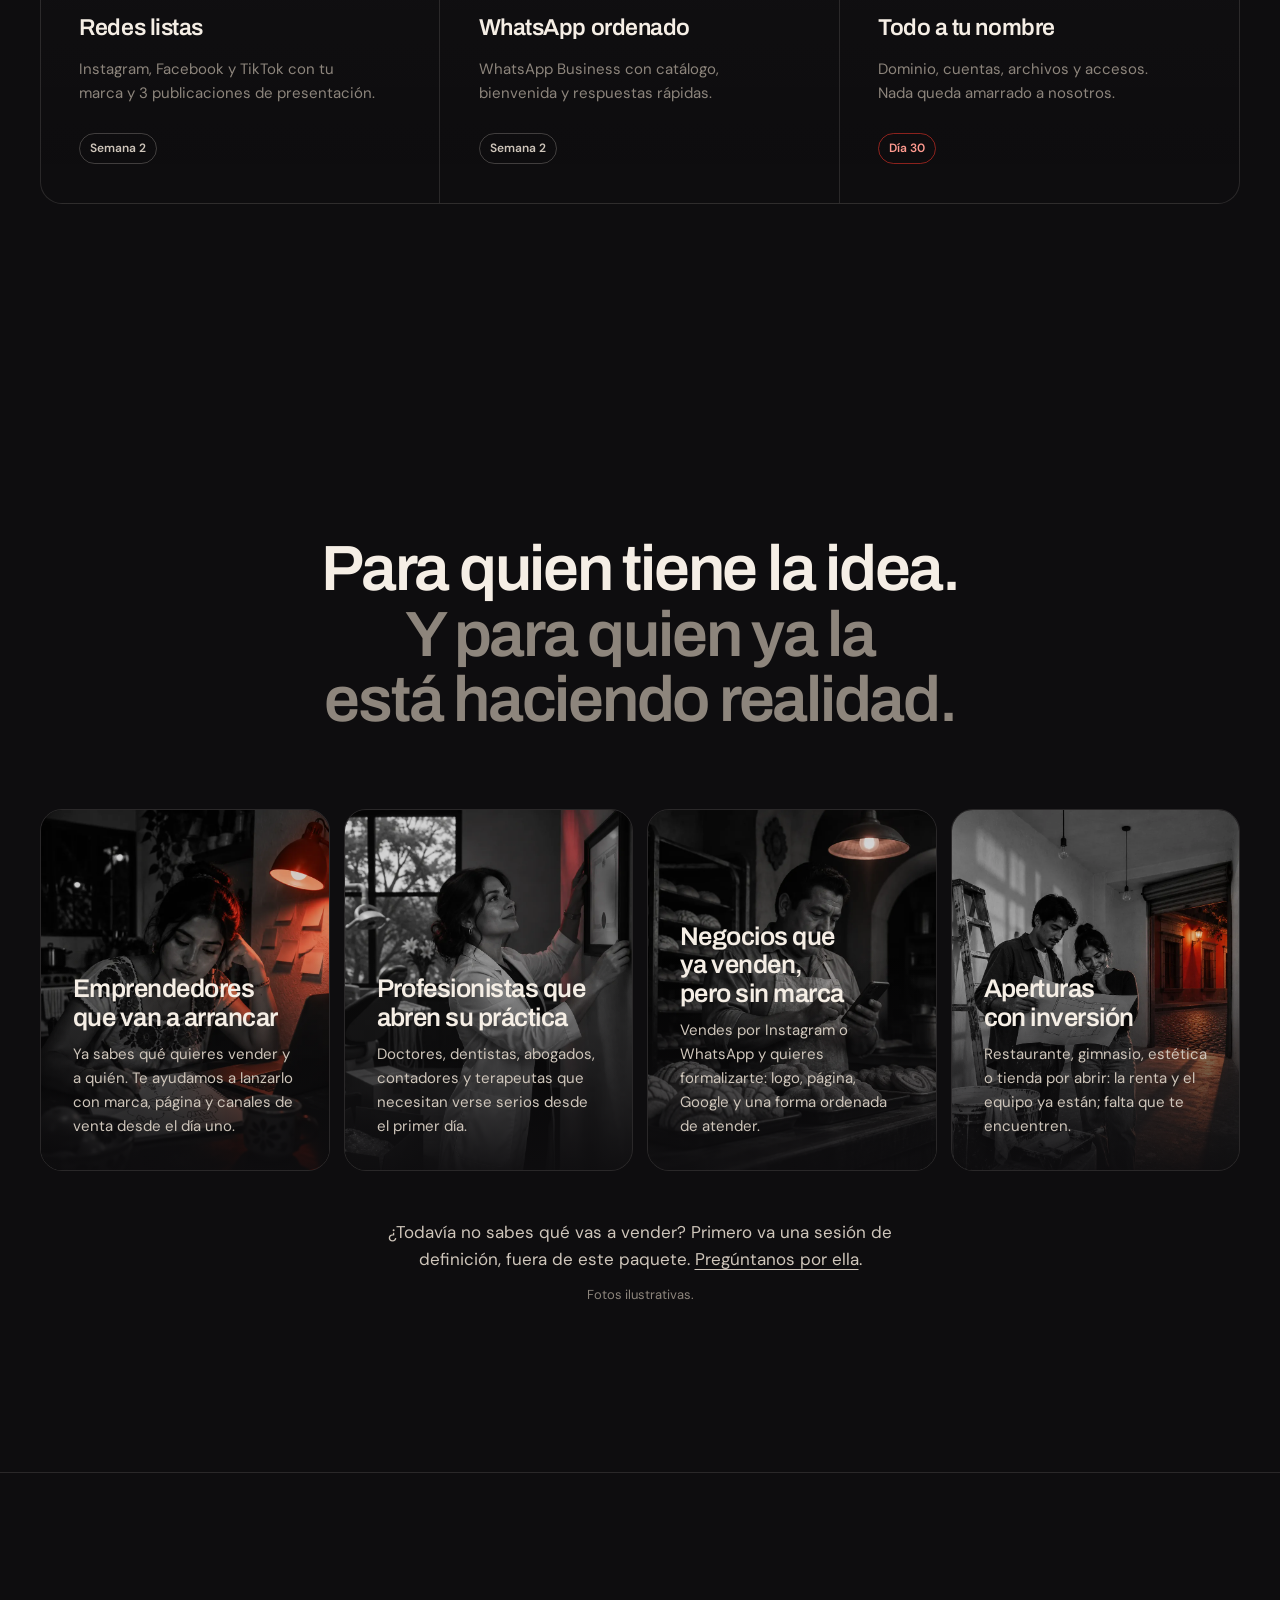
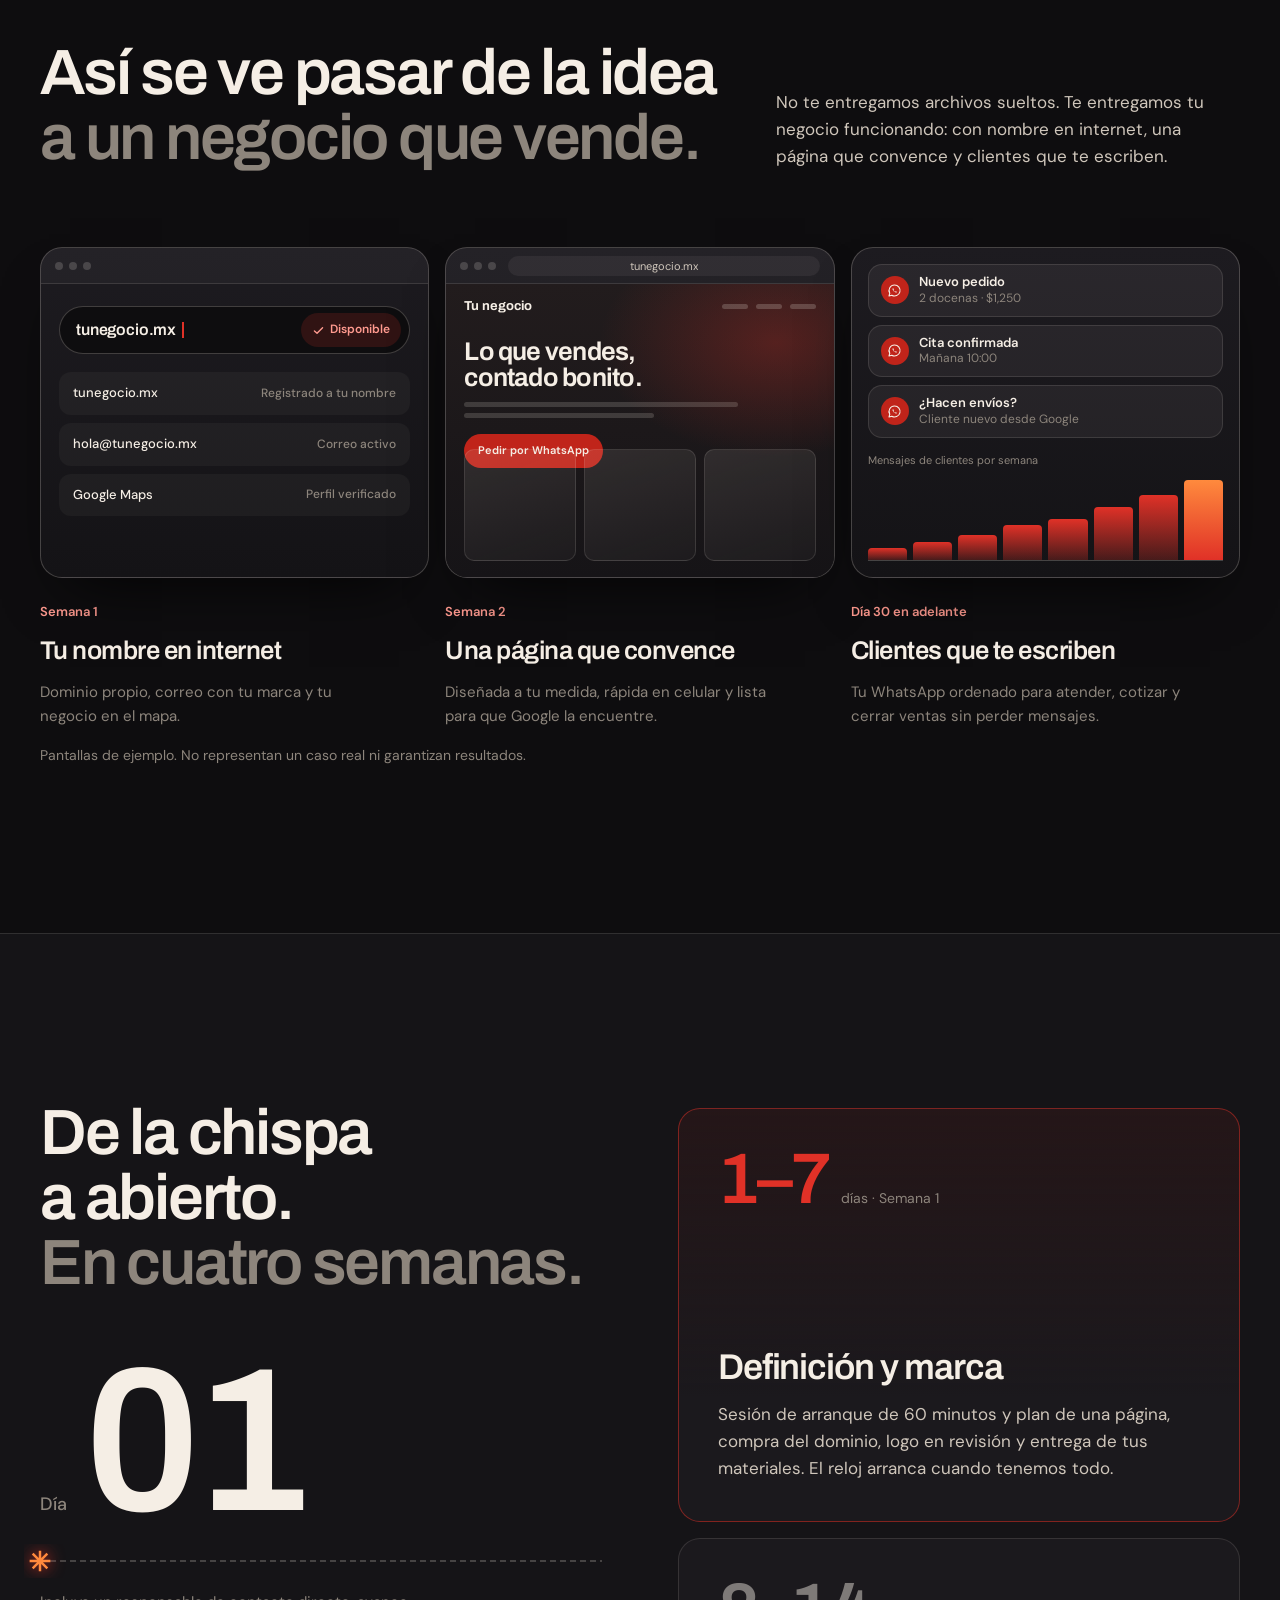
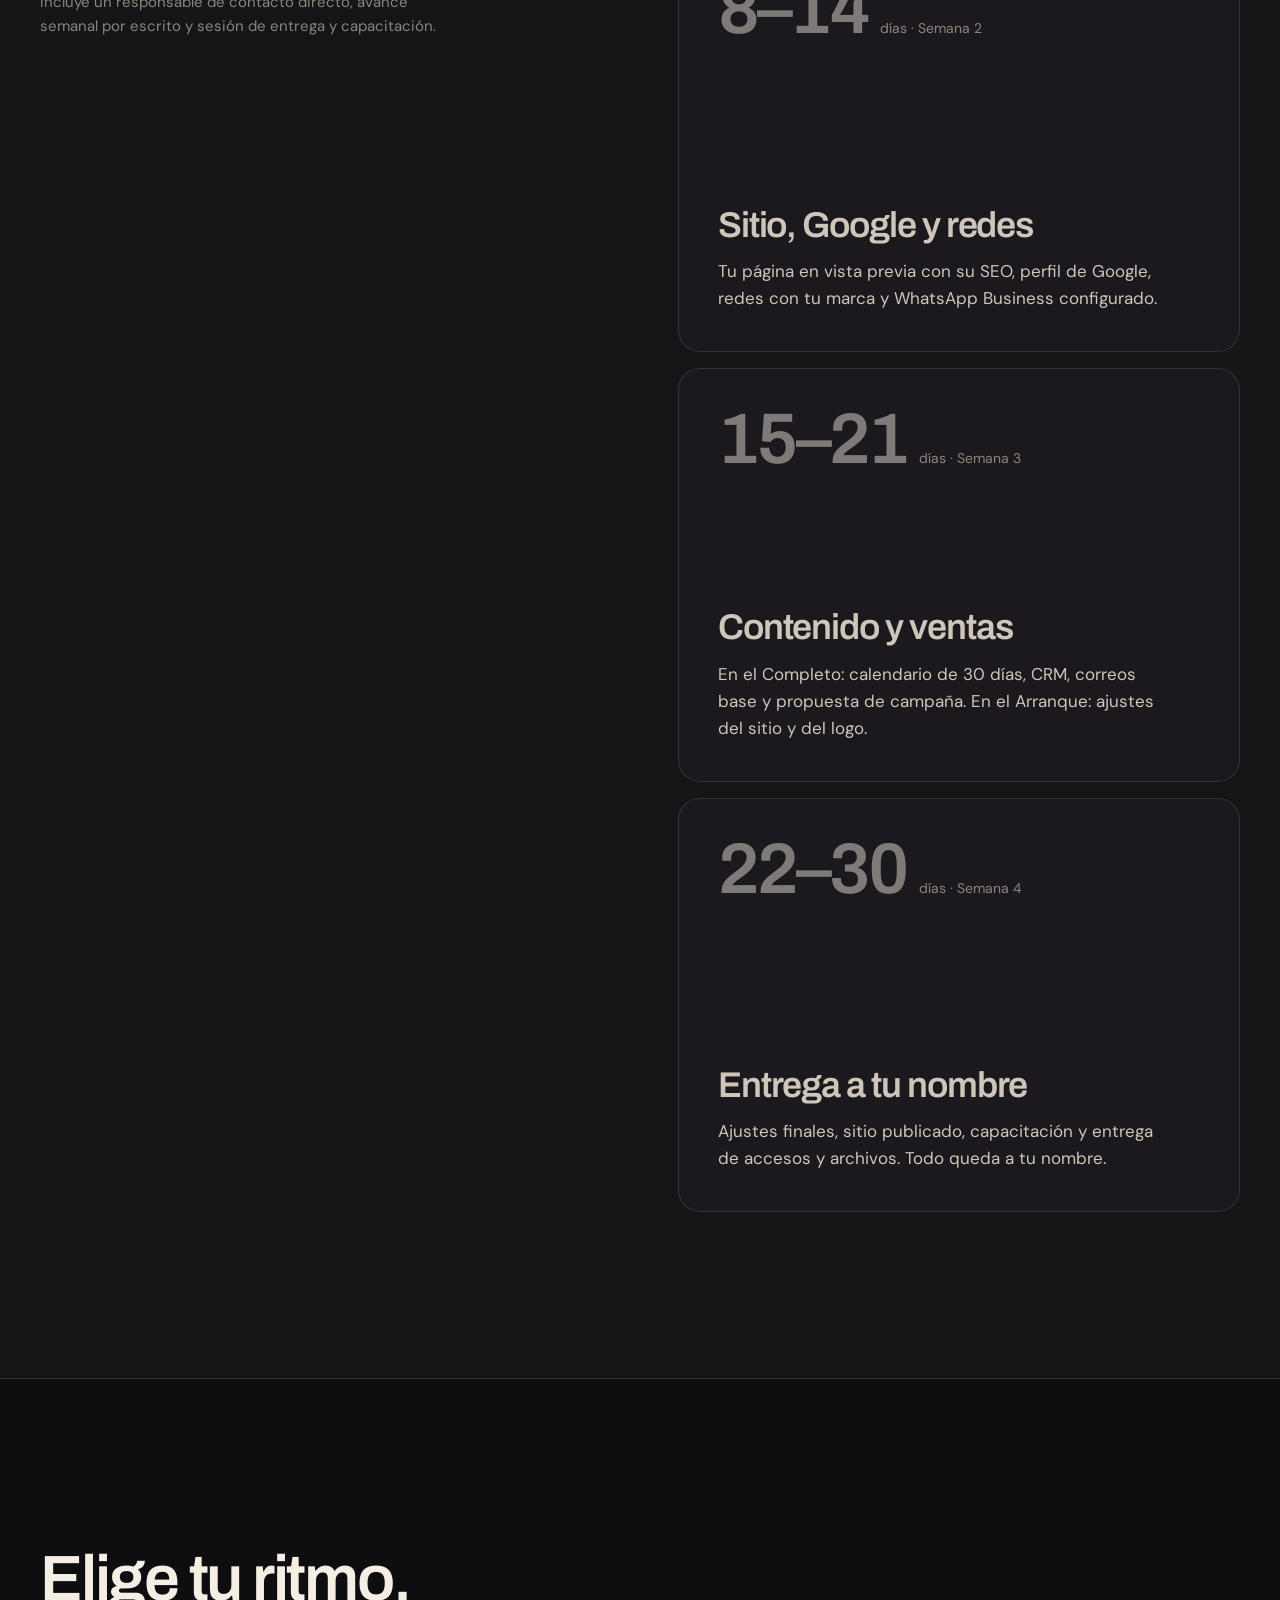
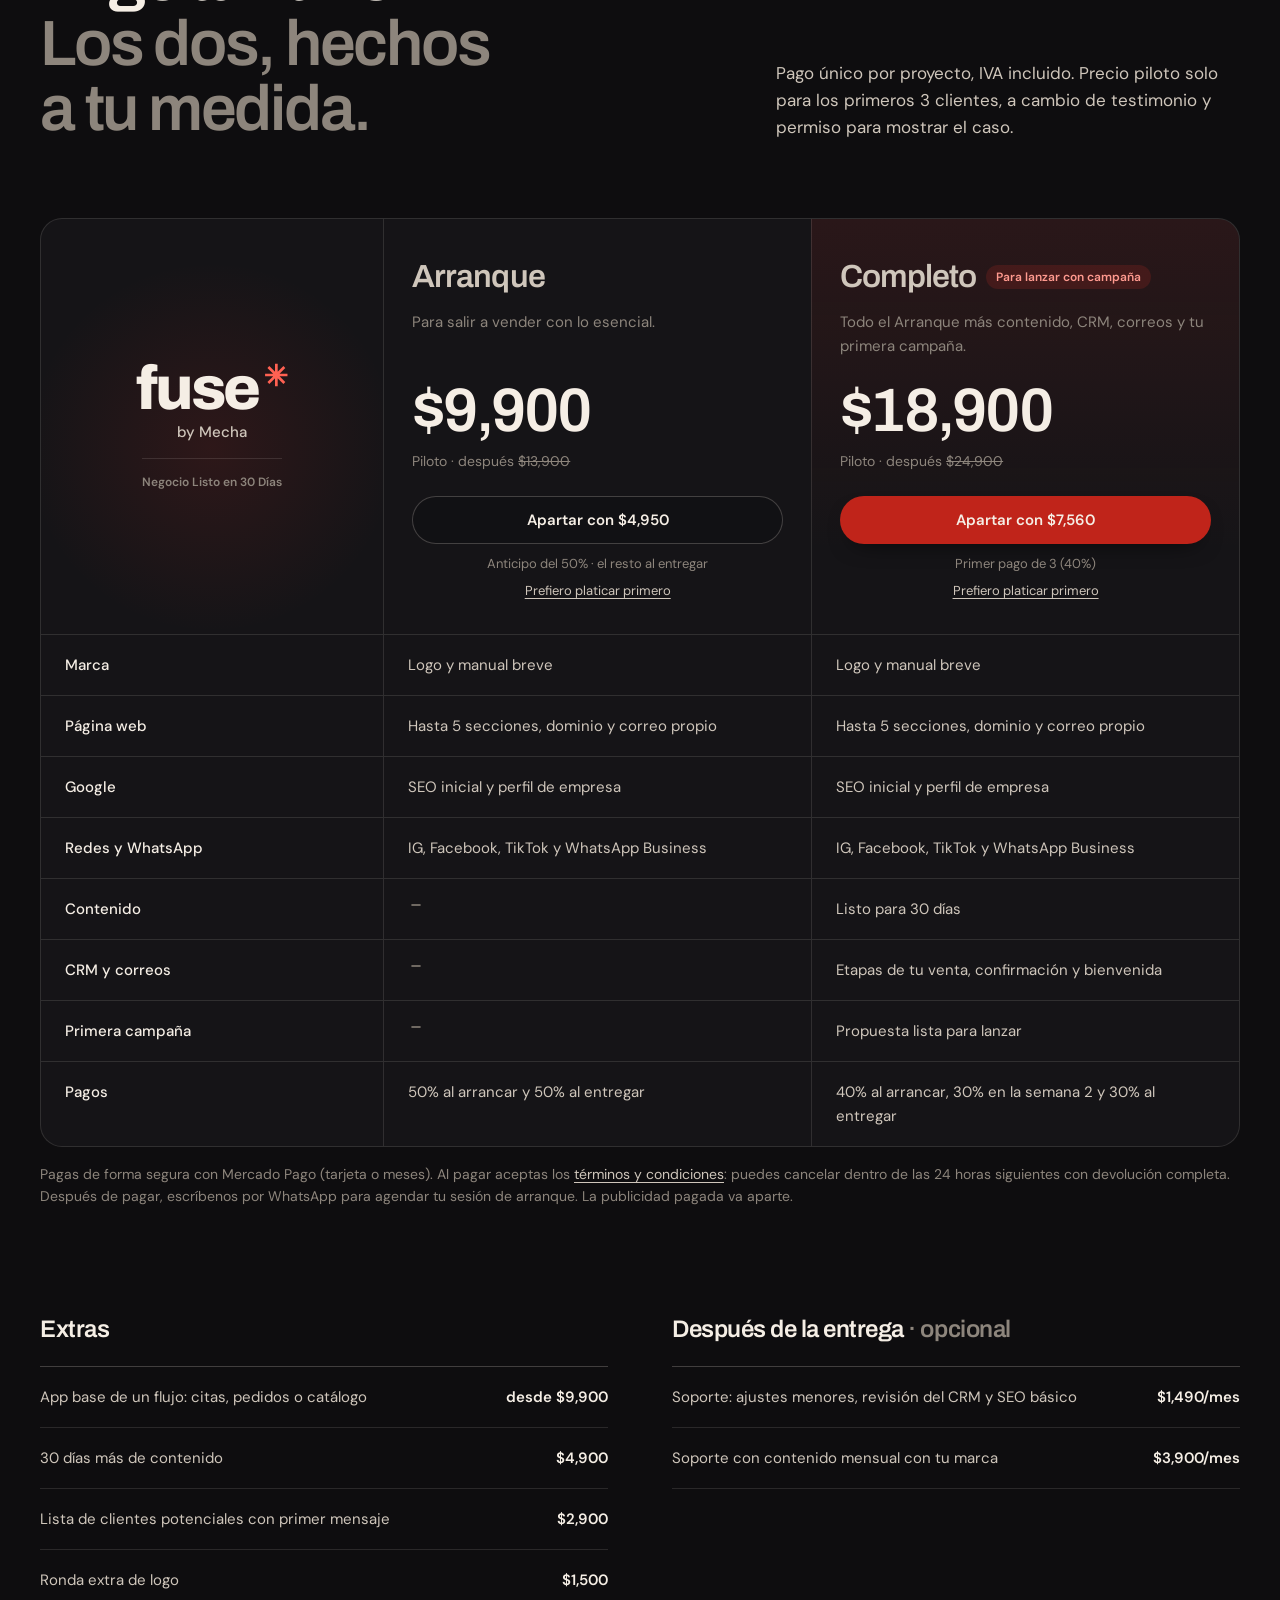
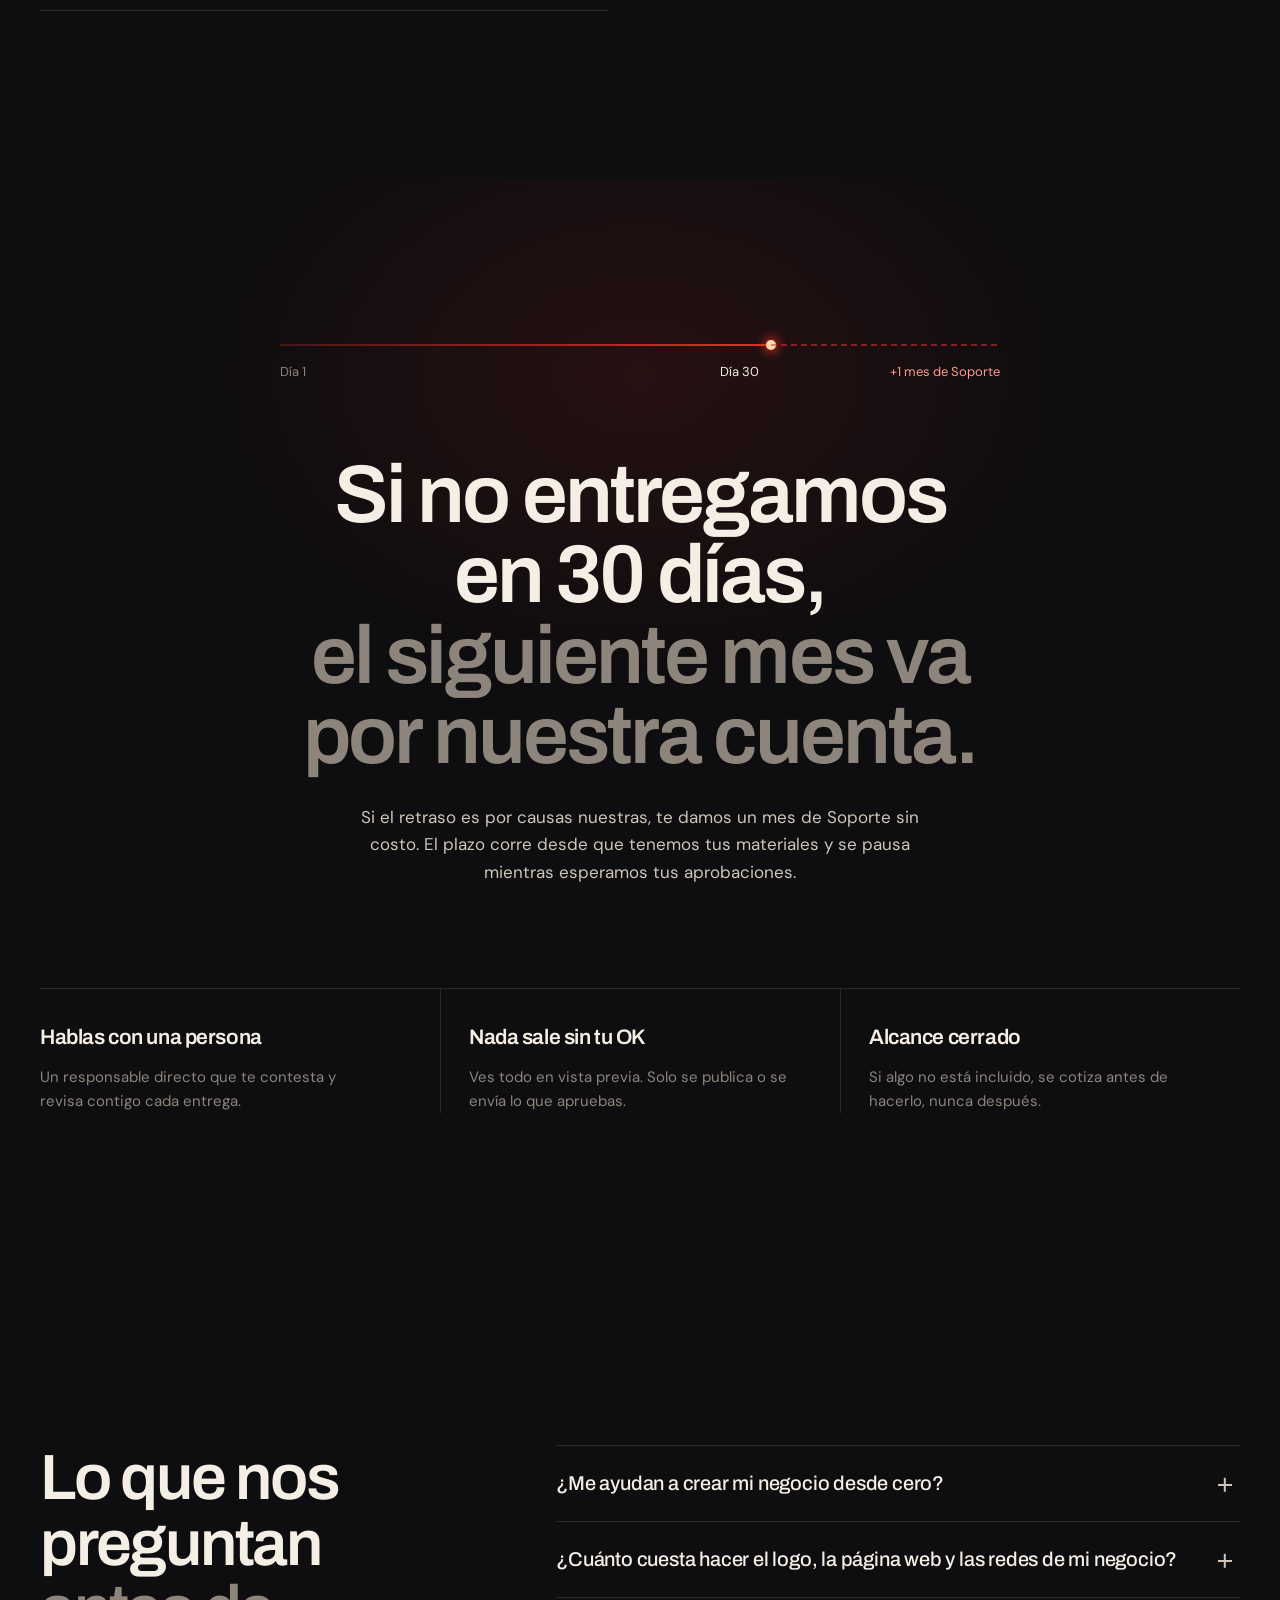
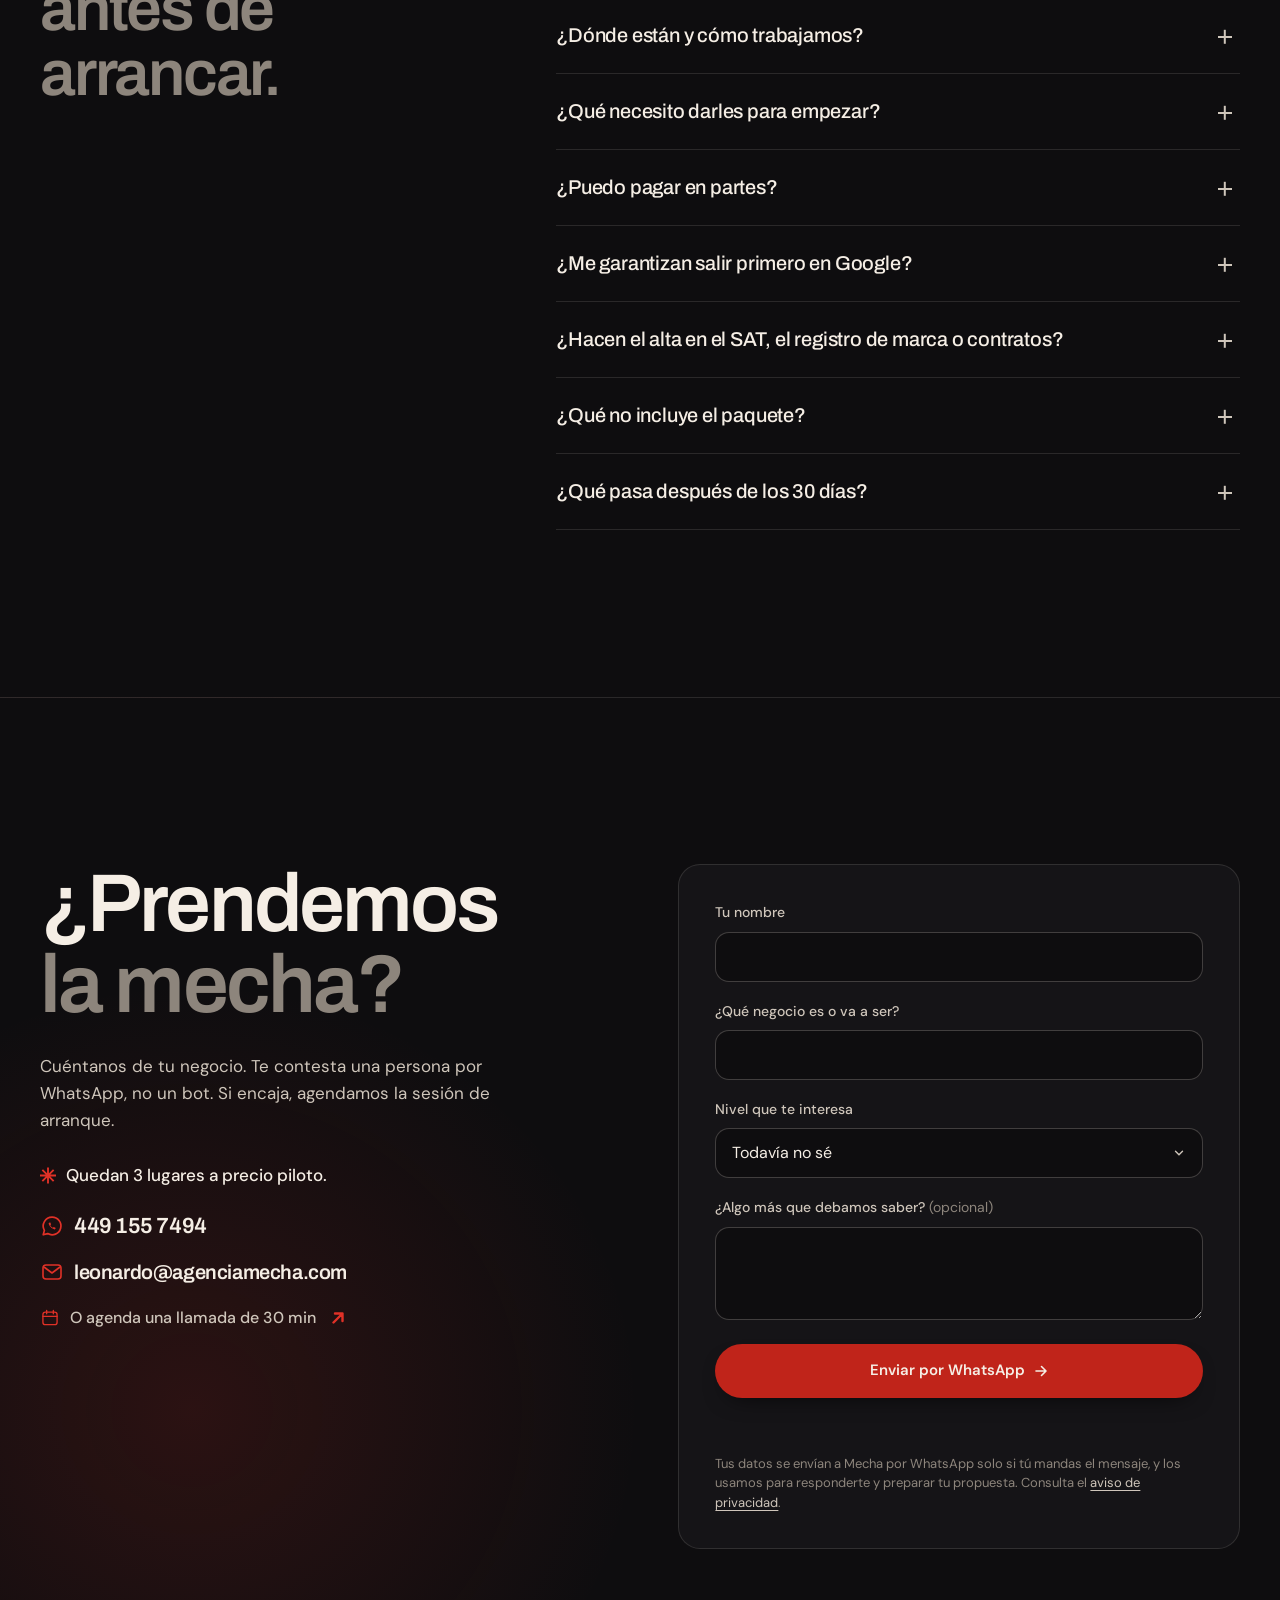
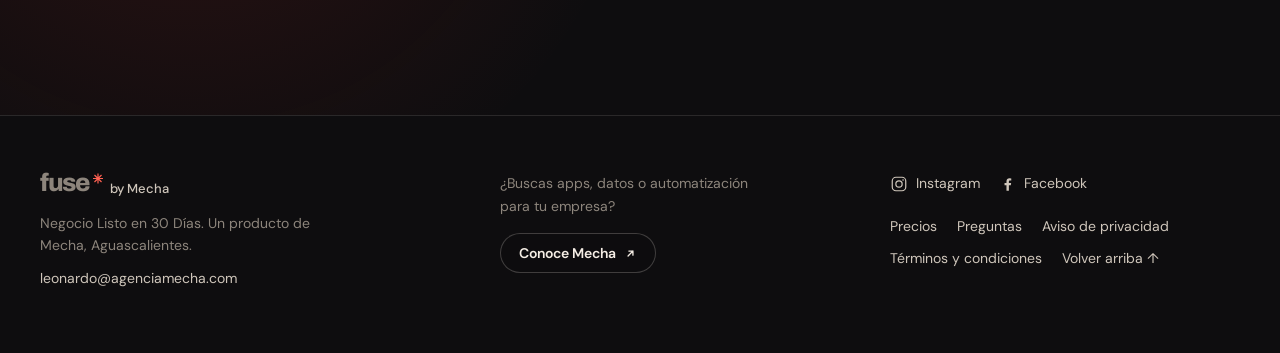
==== commit d2e4e3fb: "empieza arriba al recargar y da margen a la red bajo el menú" ====
--- a/index.html
+++ b/index.html
@@ -34,6 +34,8 @@
     <link rel="stylesheet" href="style.css" />
     <script>
       document.documentElement.classList.add("js");
+      // Al recargar, empezar arriba (el navegador restauraba el scroll y la parte alta de la red quedaba bajo el menú).
+      if ("scrollRestoration" in history && !location.hash) history.scrollRestoration = "manual";
       // En celular la portada toma el alto de la pantalla una sola vez: así no crece ni se encoge cuando la barra
       // del navegador aparece o se esconde al hacer scroll (eso empujaba todo lo de abajo).
       if (window.matchMedia("(max-width: 960px)").matches)
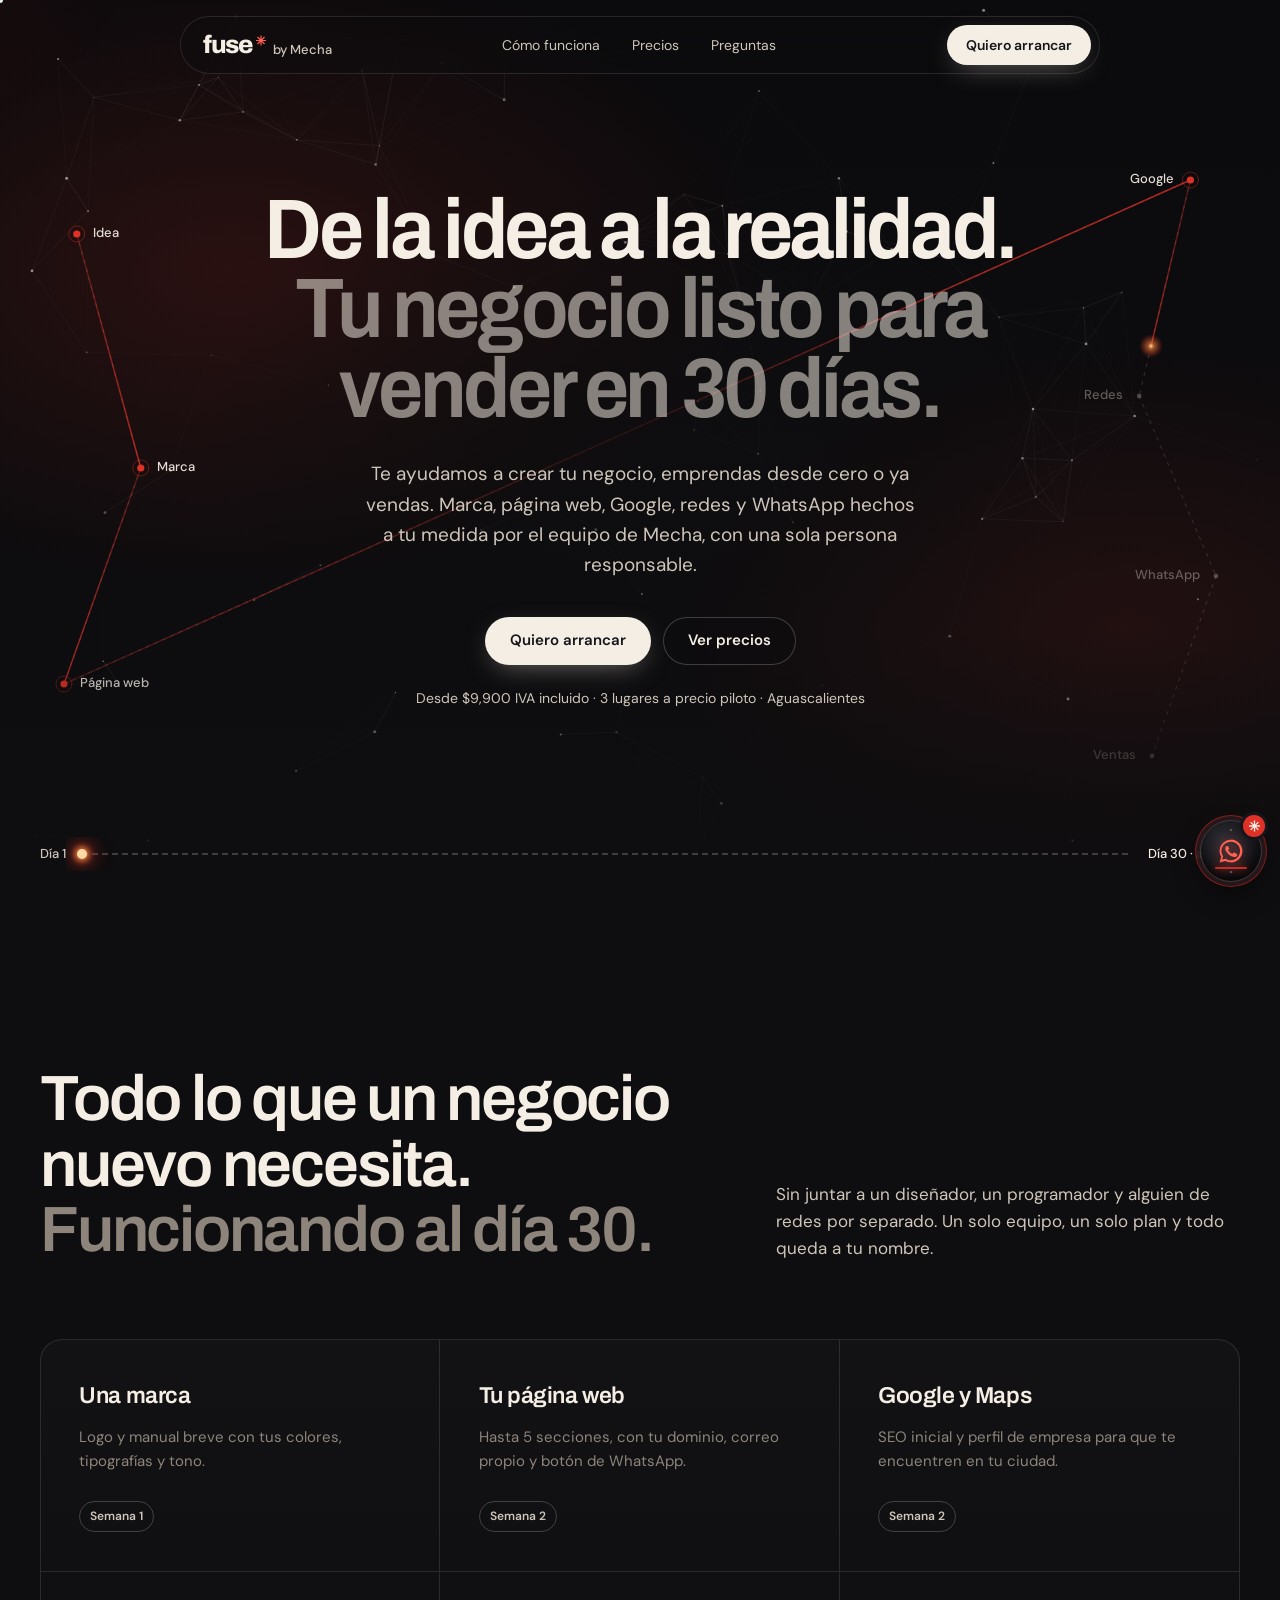
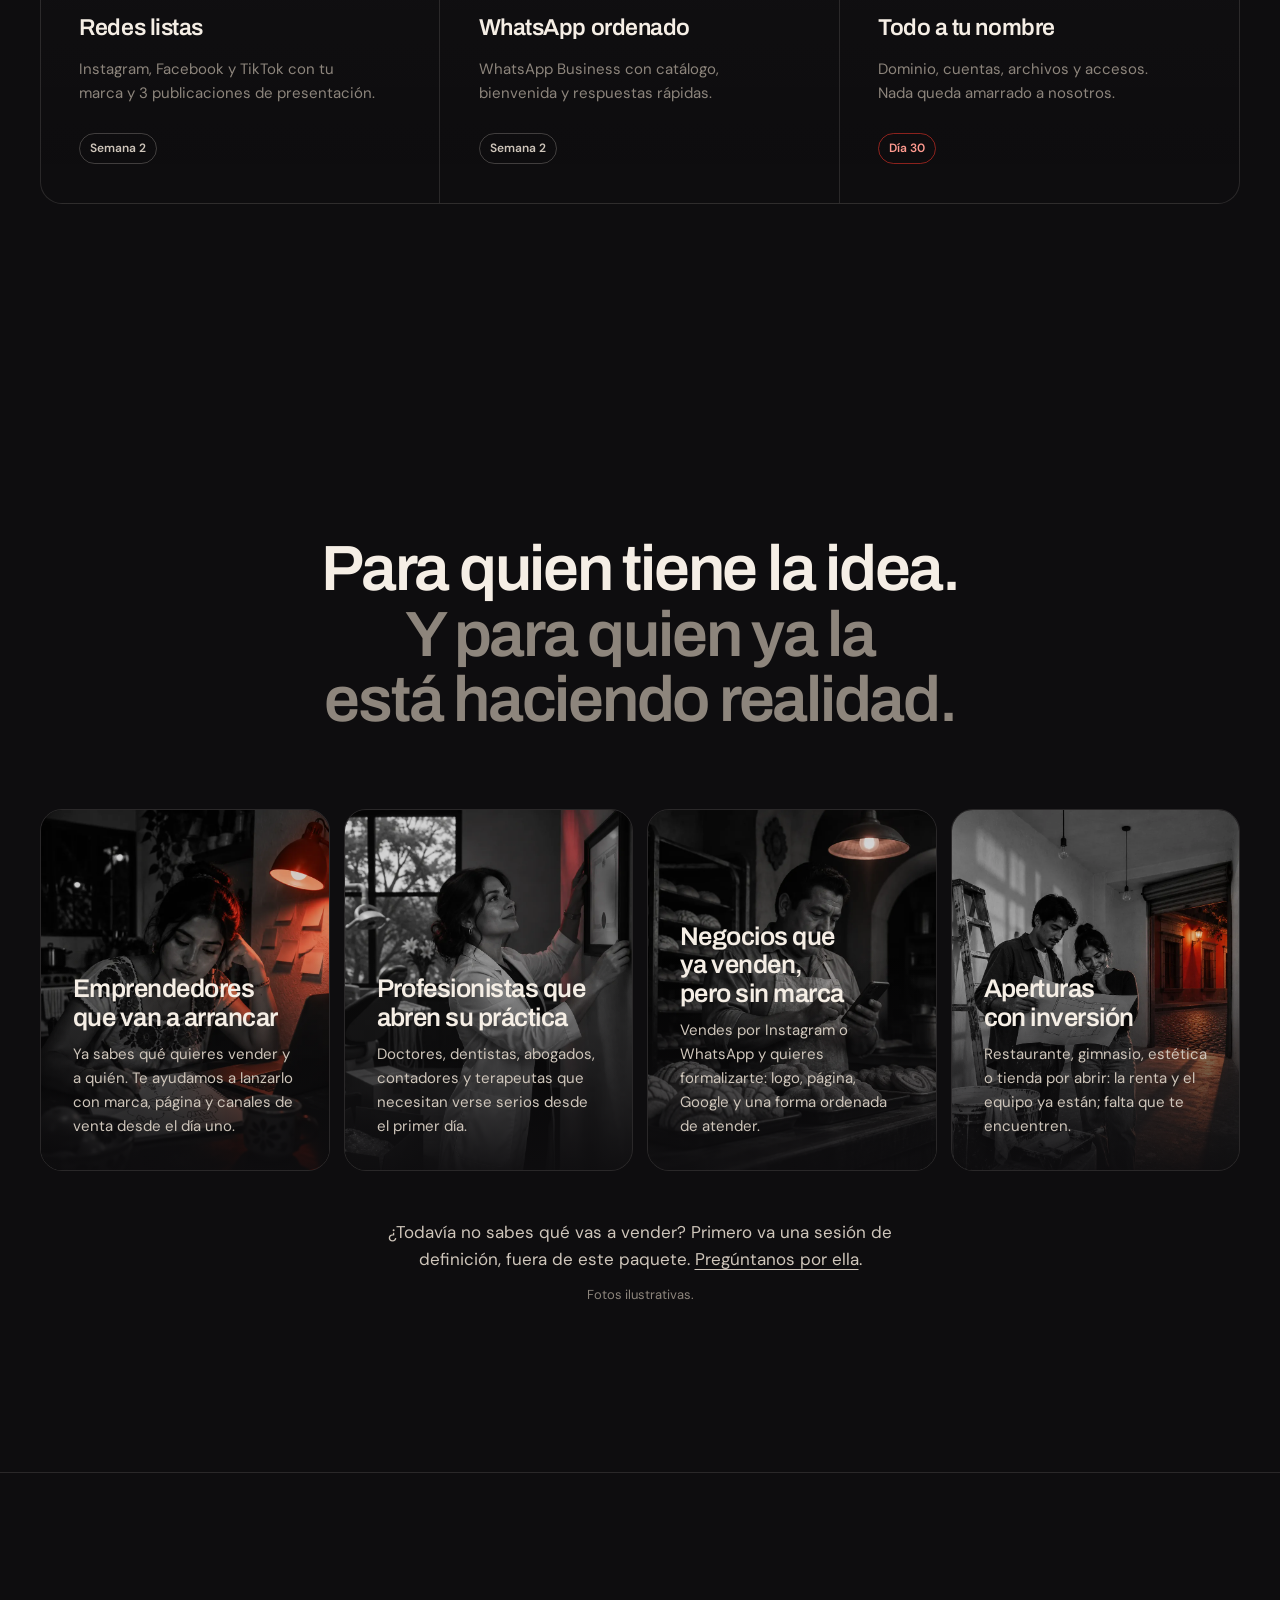
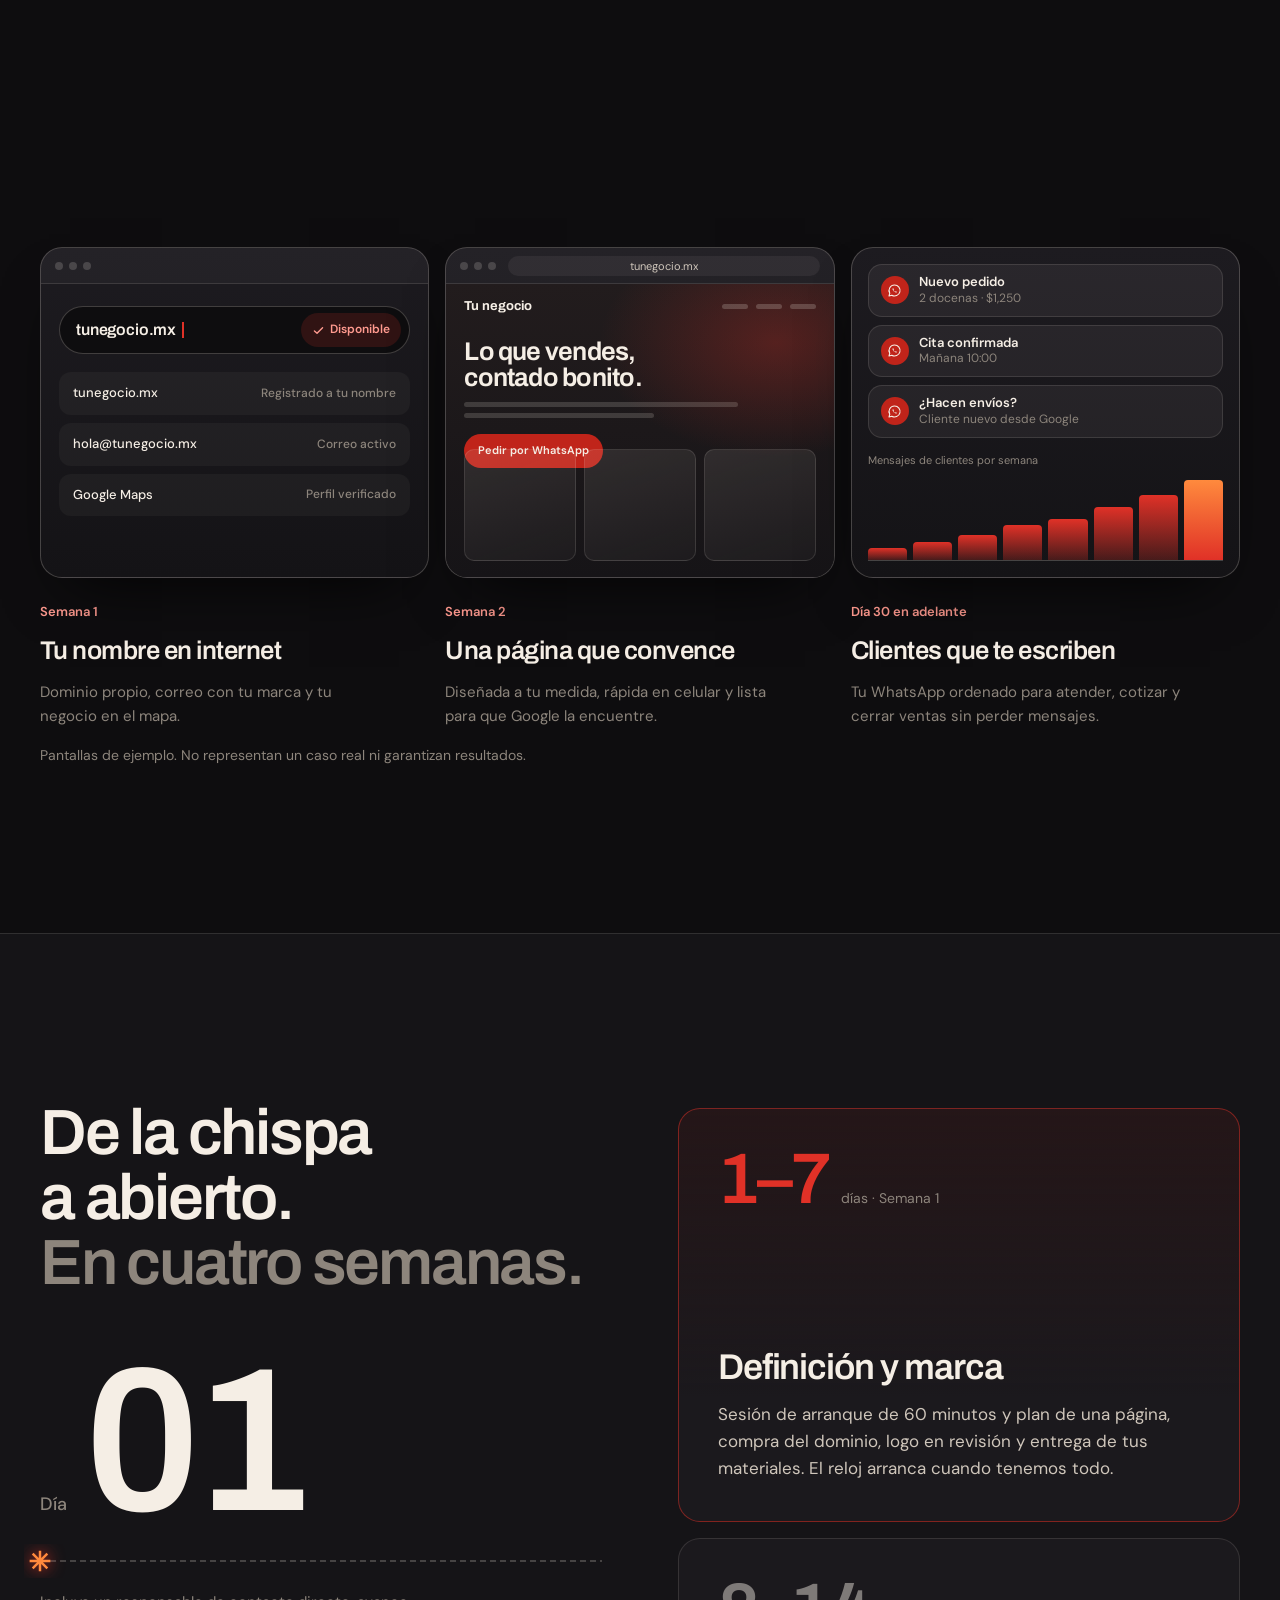
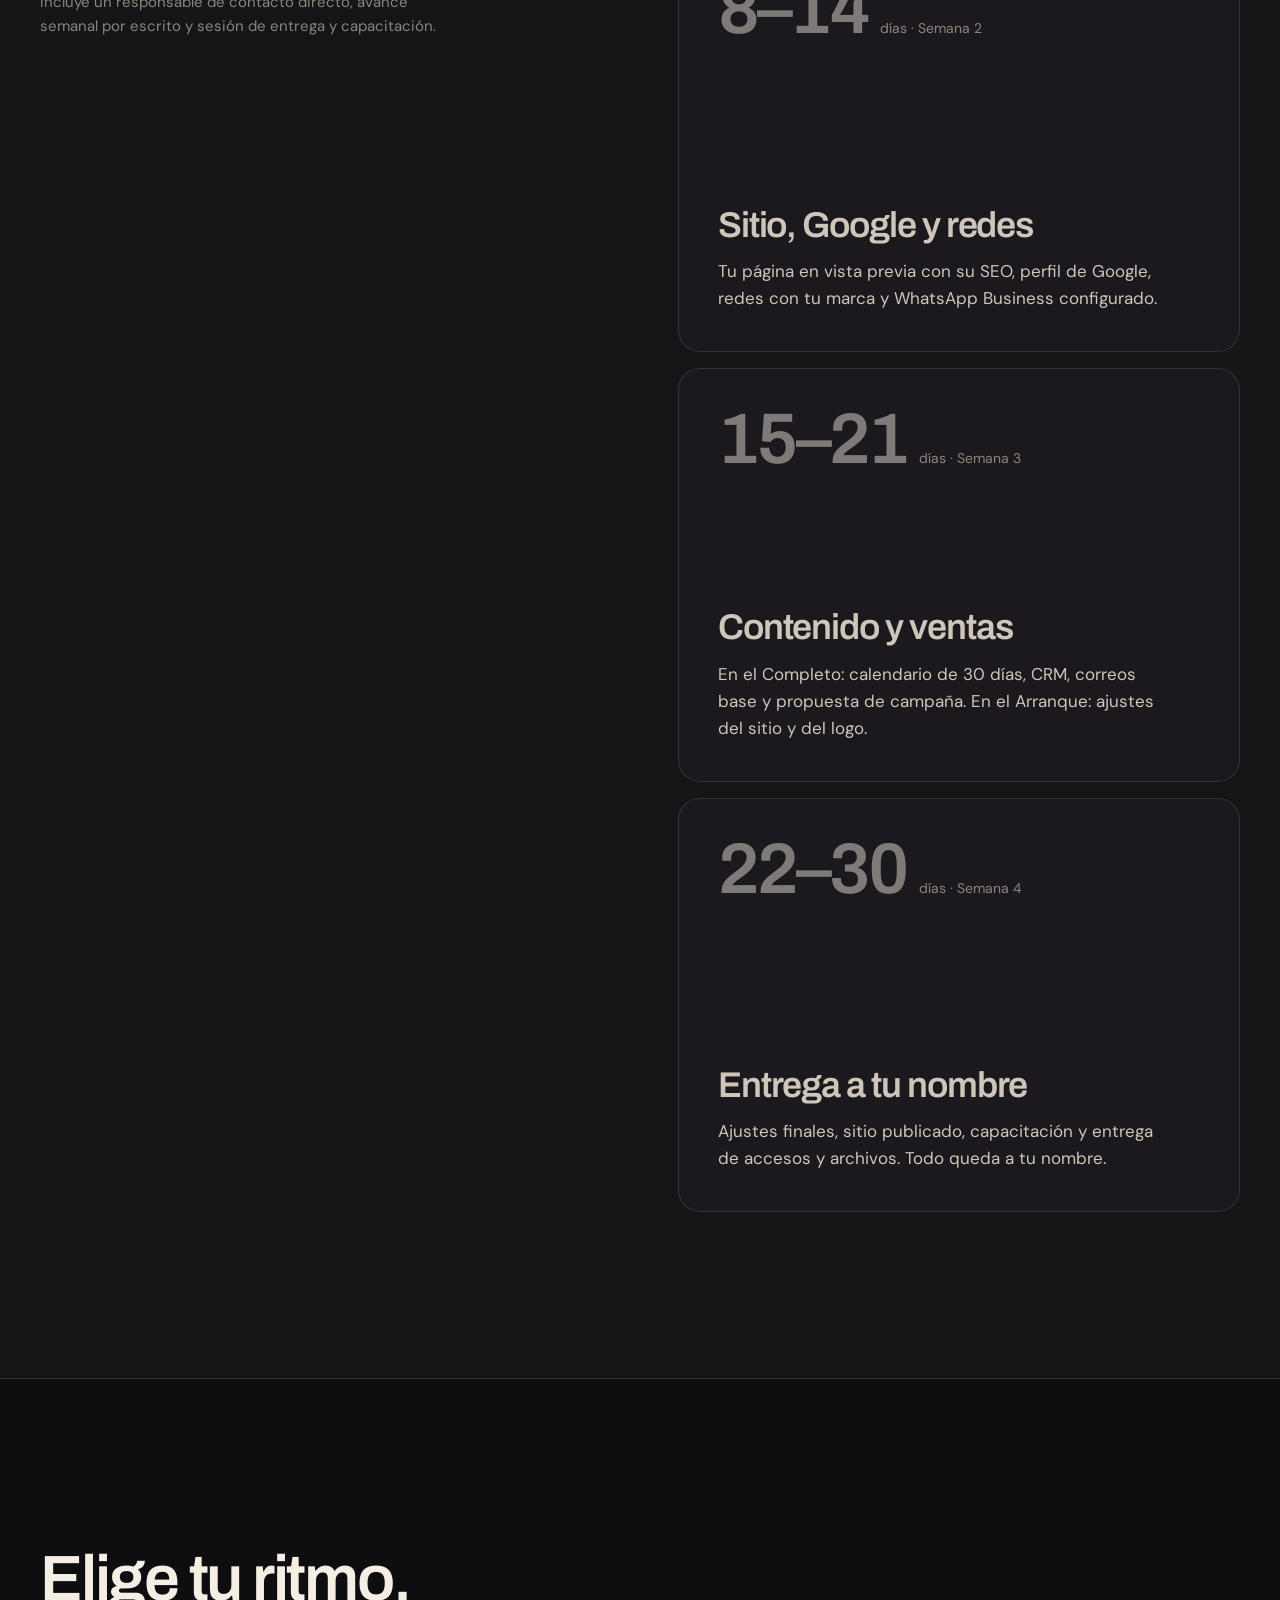
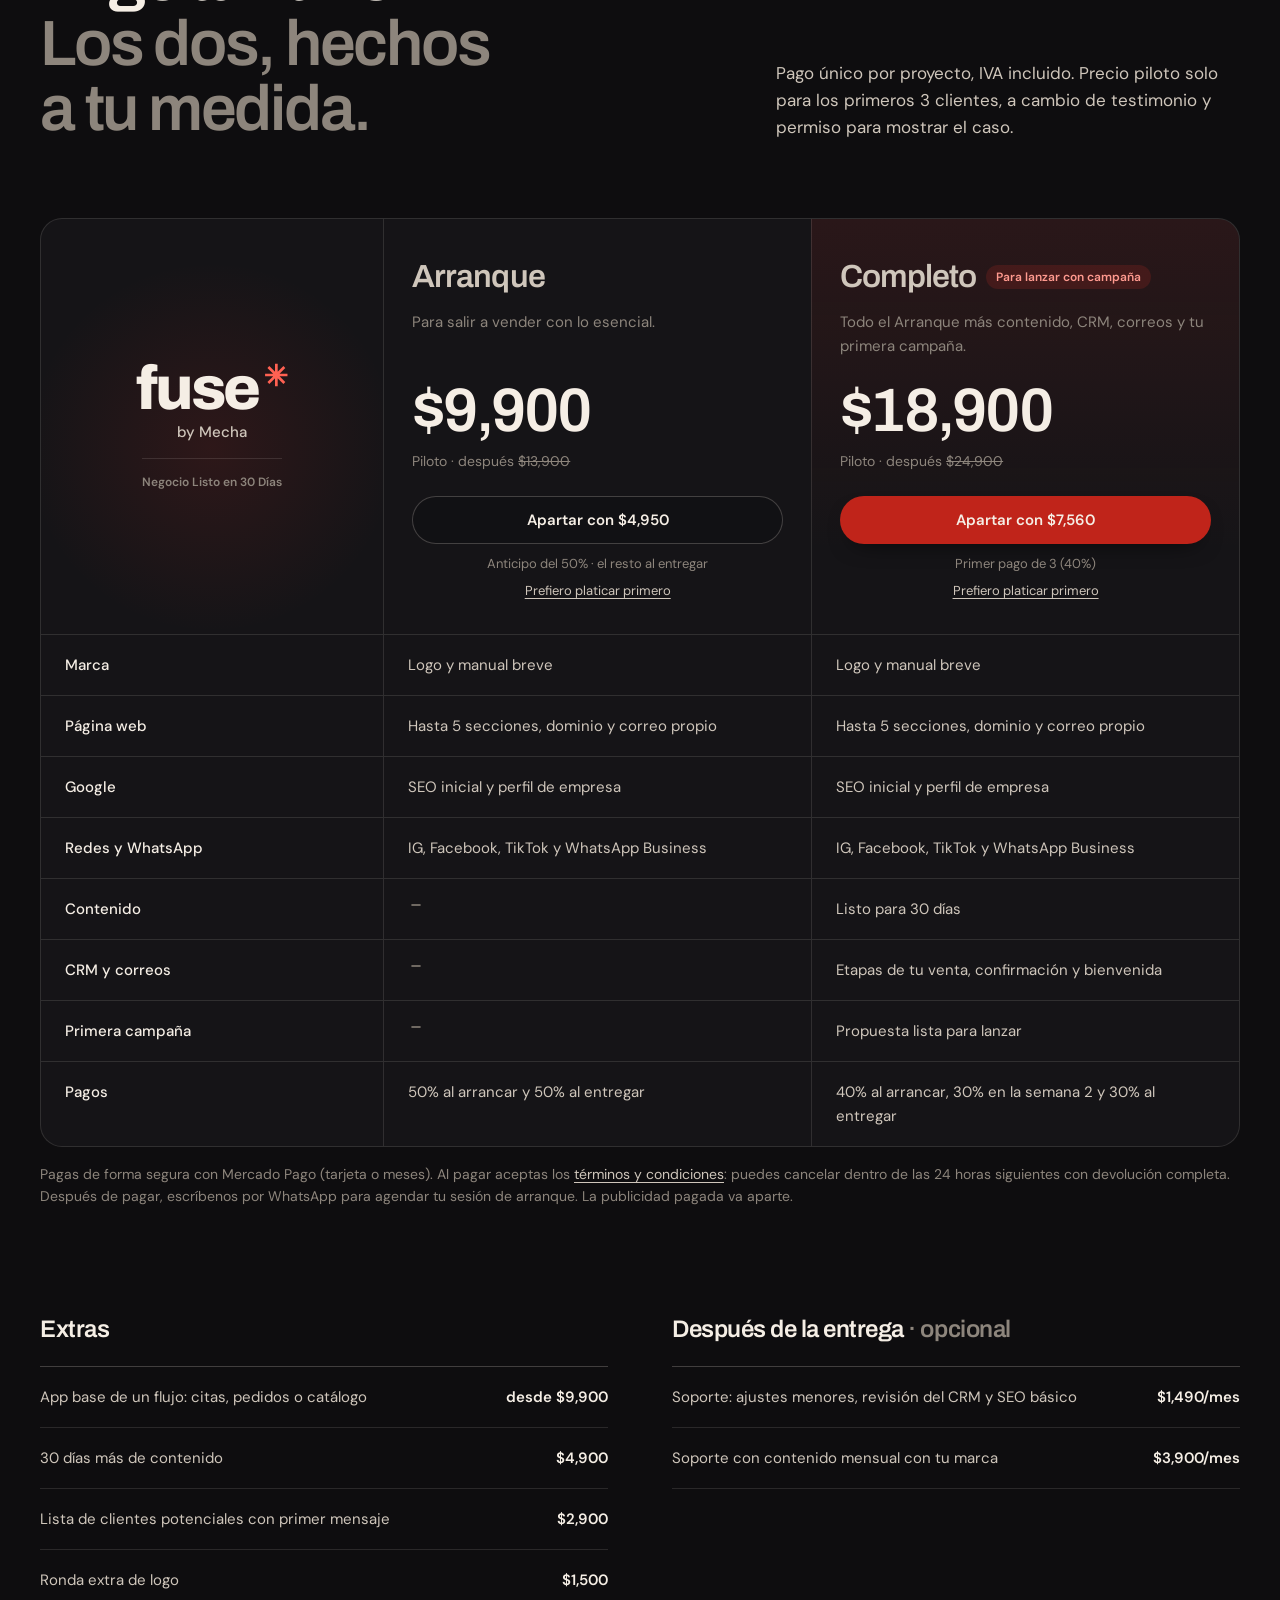
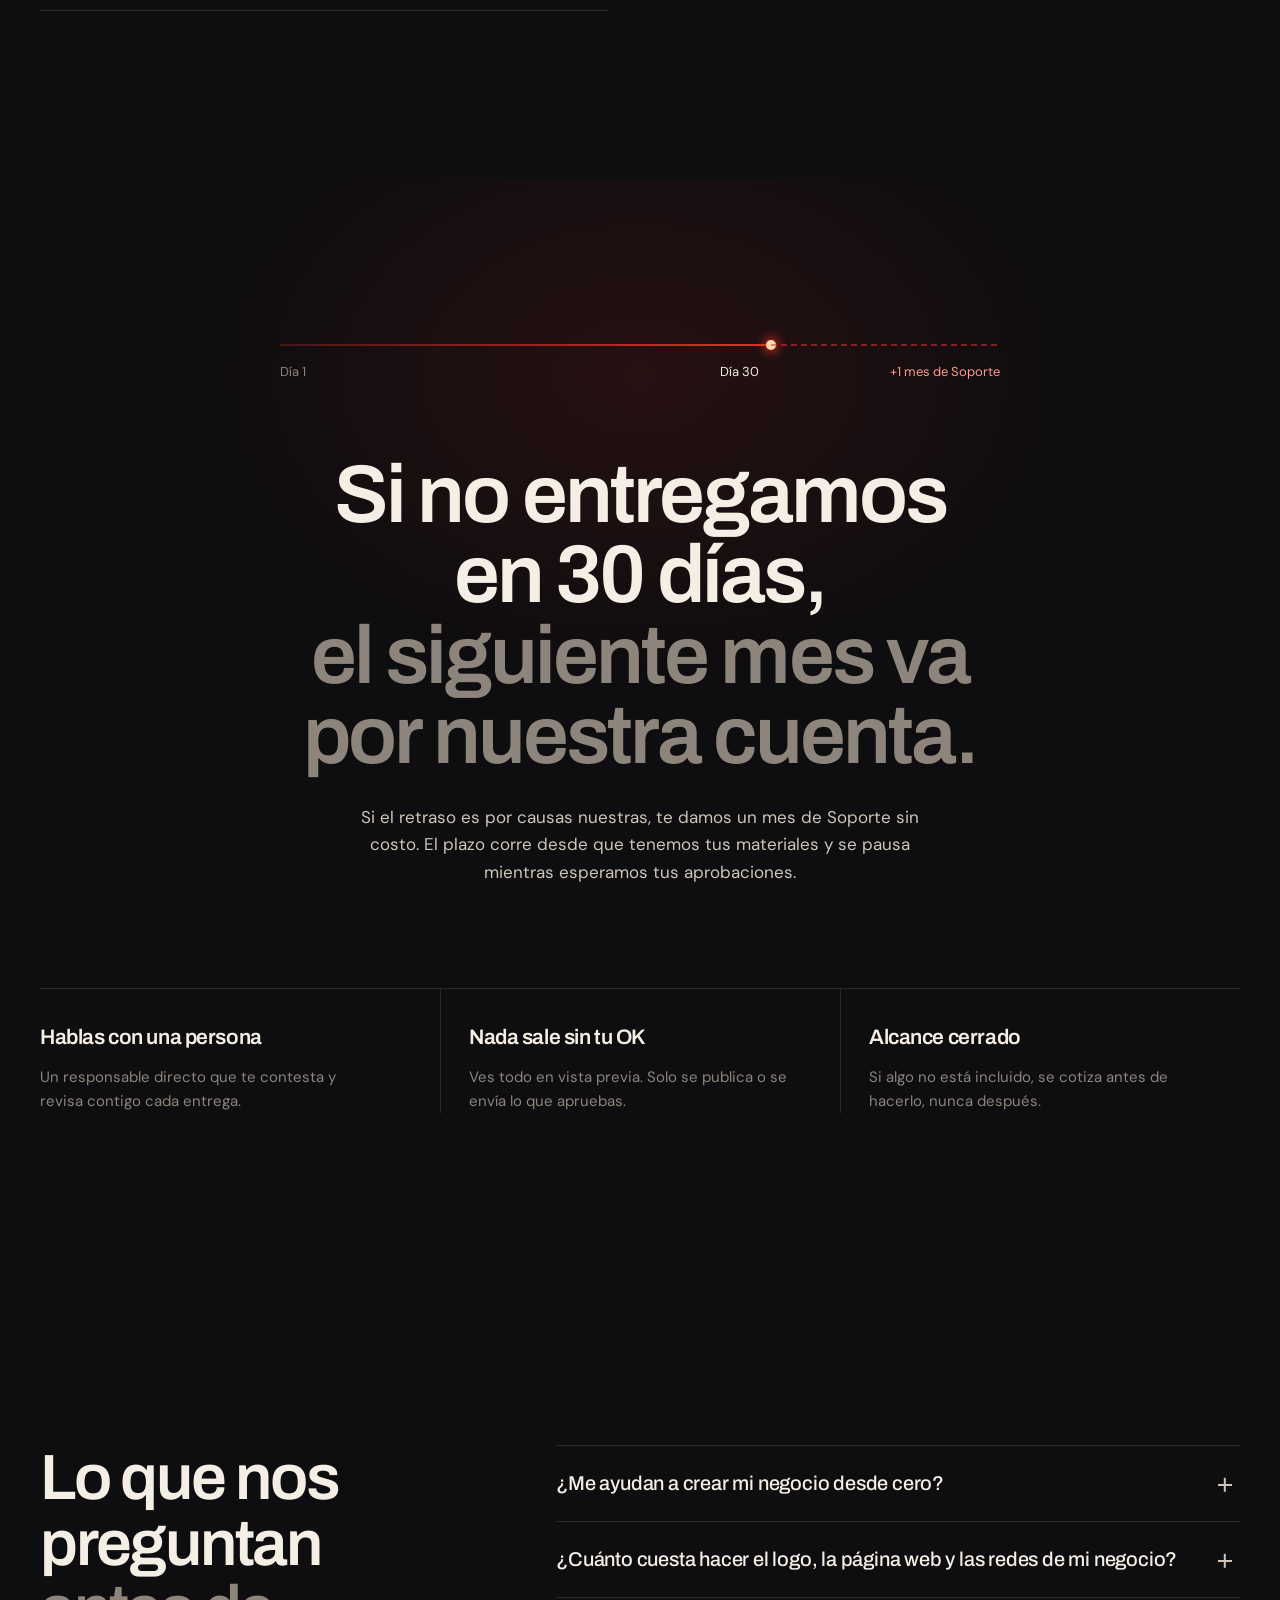
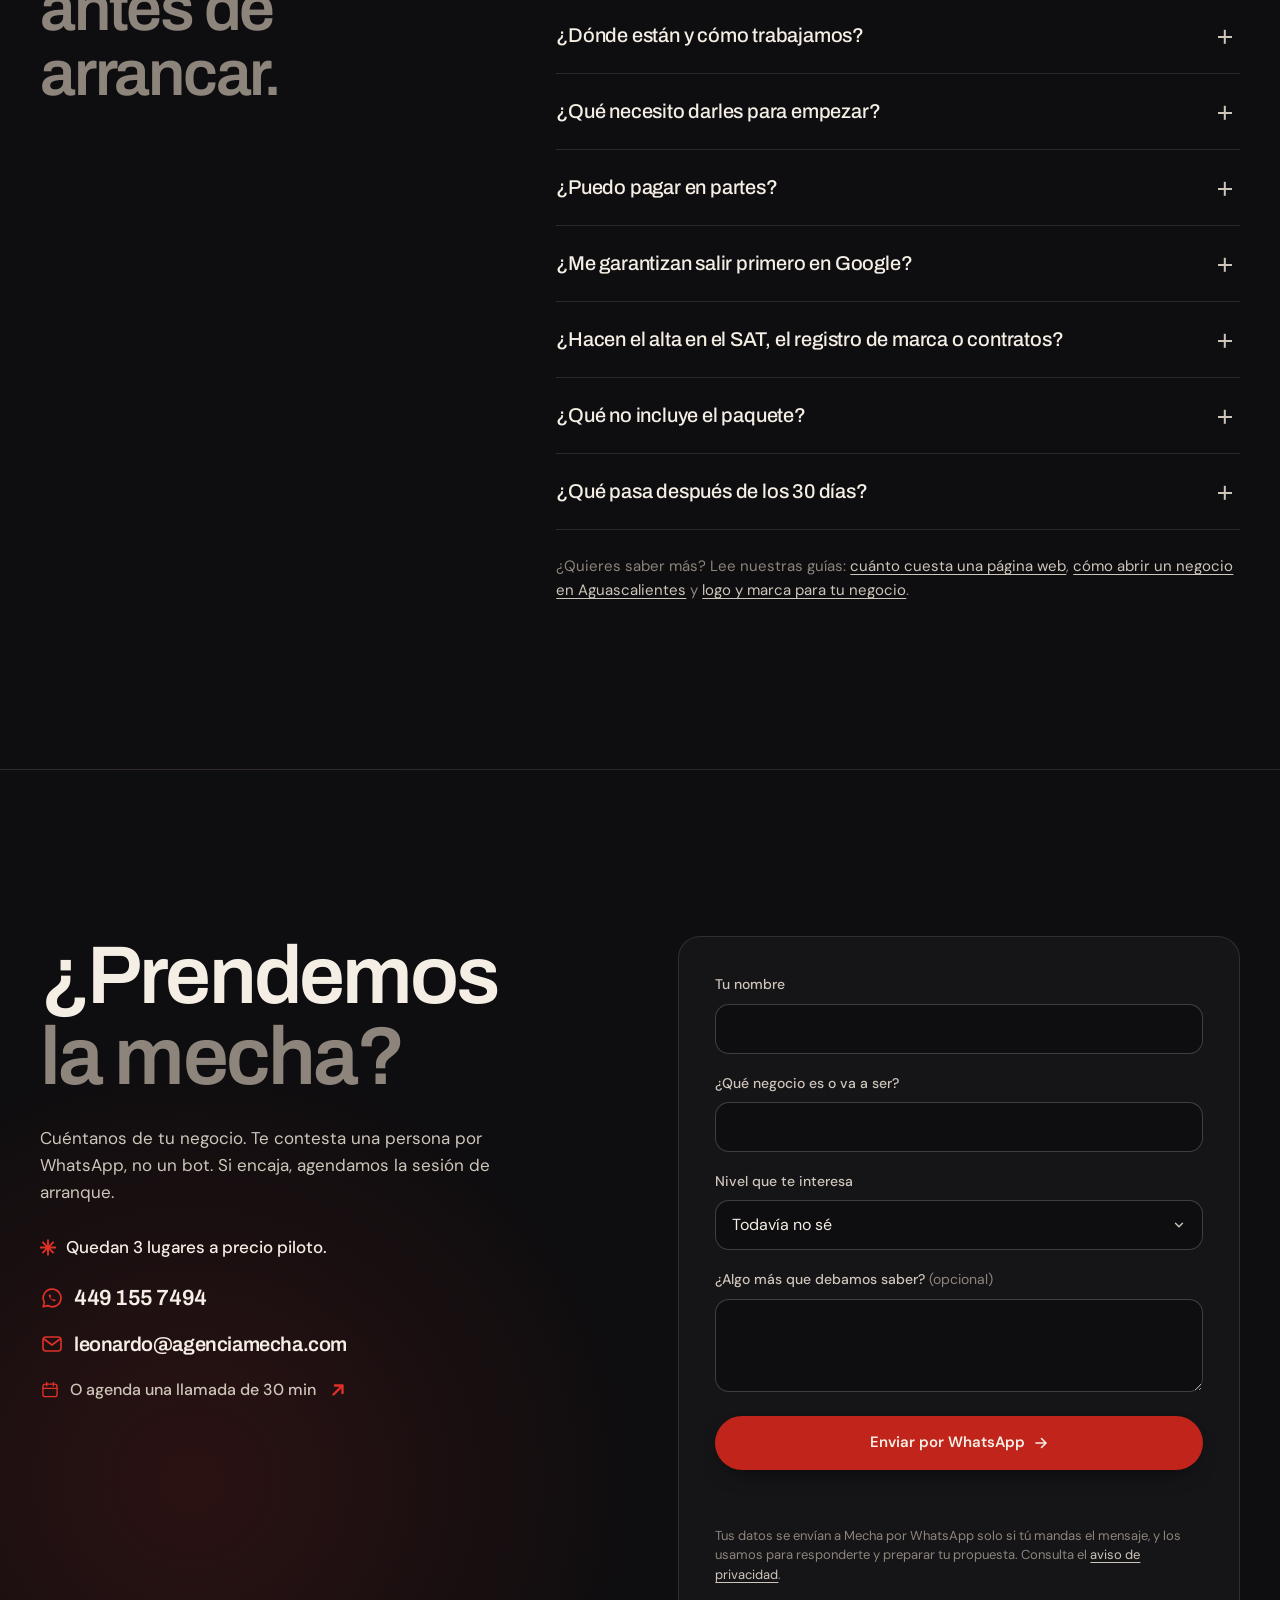
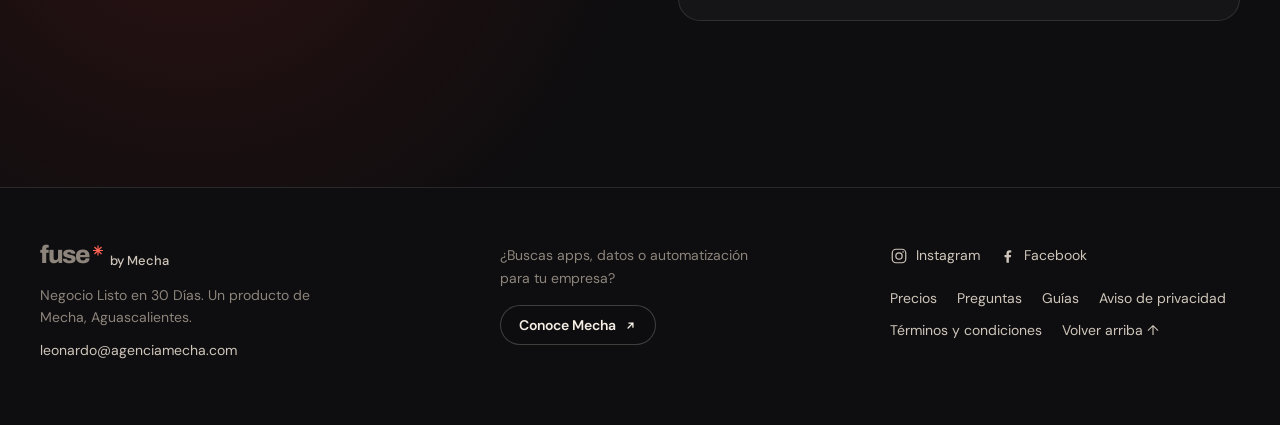
==== commit 4b784906: "agrega guías para búsquedas en Google" ====
--- a/index.html
+++ b/index.html
@@ -843,6 +843,13 @@
                 el Soporte con contenido de $3,900 al mes. Es opcional.
               </p>
             </details>
+
+            <p class="guias-liga">
+              ¿Quieres saber más? Lee nuestras guías:
+              <a href="guias/cuanto-cuesta-una-pagina-web-en-aguascalientes/">cuánto cuesta una página web</a>,
+              <a href="guias/como-abrir-un-negocio-en-aguascalientes/">cómo abrir un negocio en Aguascalientes</a> y
+              <a href="guias/logo-y-marca-para-tu-negocio/">logo y marca para tu negocio</a>.
+            </p>
           </div>
         </div>
       </section>
@@ -960,6 +967,7 @@
           <nav class="pie-nav" aria-label="Pie">
             <a href="#precios">Precios</a>
             <a href="#preguntas">Preguntas</a>
+            <a href="guias/">Guías</a>
             <a href="aviso-de-privacidad.html">Aviso de privacidad</a>
             <a href="terminos.html">Términos y condiciones</a>
             <a href="#inicio">Volver arriba ↑</a>
--- a/style.css
+++ b/style.css
@@ -2221,3 +2221,12 @@
     transition: opacity 0.7s ease;
   }
 }
+
+.guias-liga {
+  margin-top: 24px;
+  font-size: 15px;
+  color: var(--tenue);
+}
+.guias-liga a {
+  color: var(--crema-2);
+}
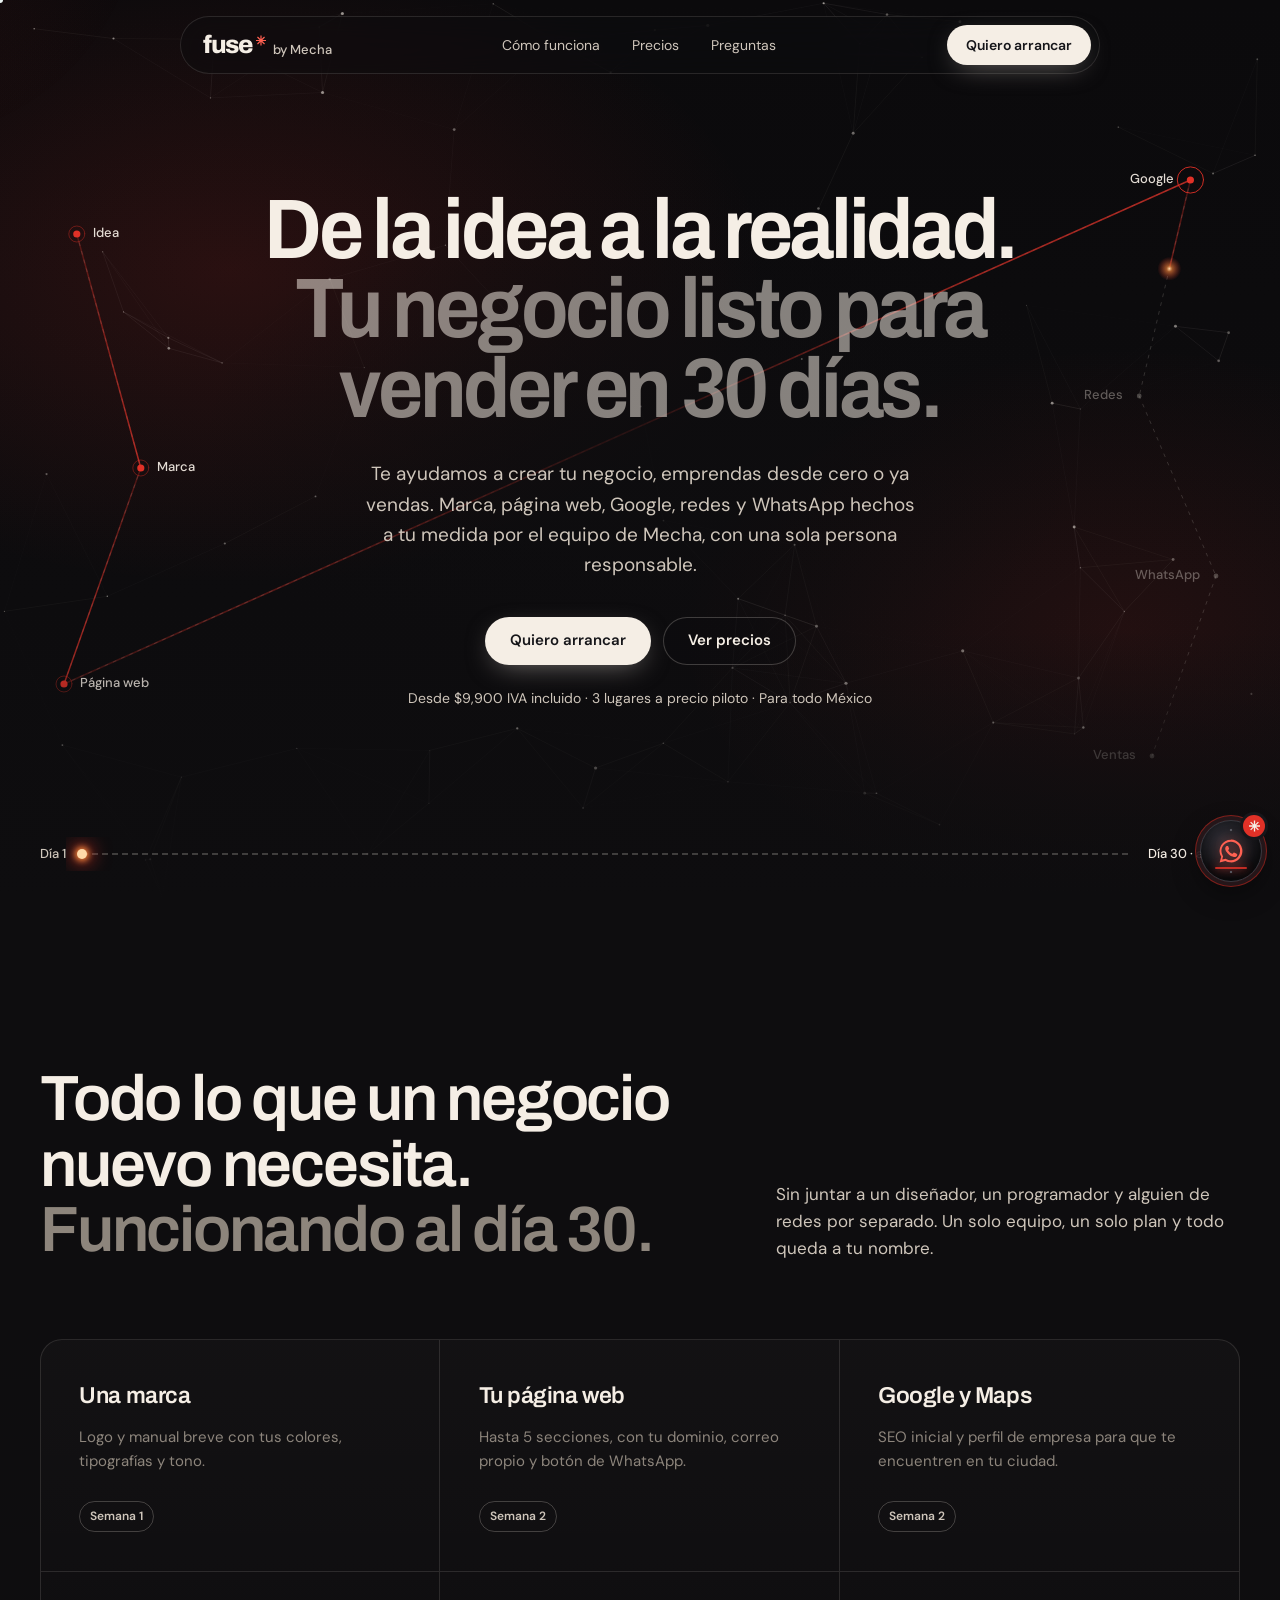
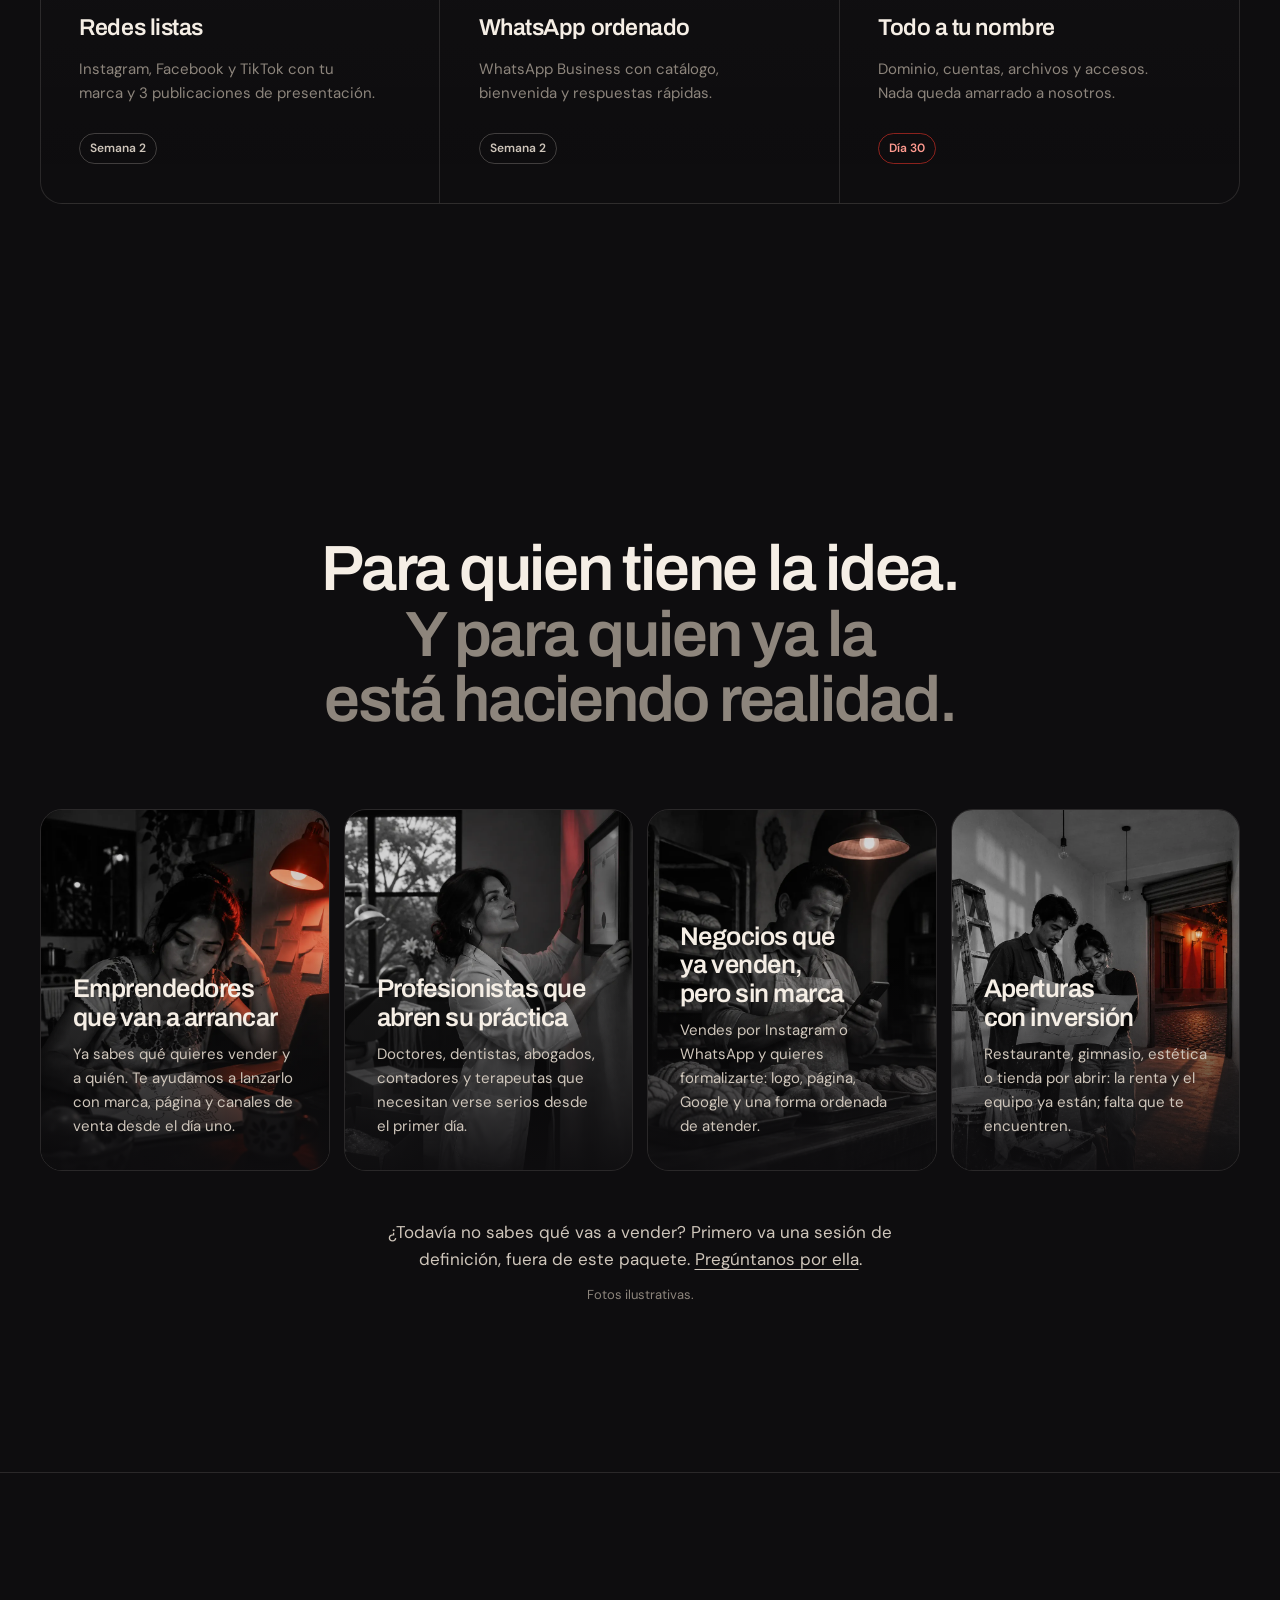
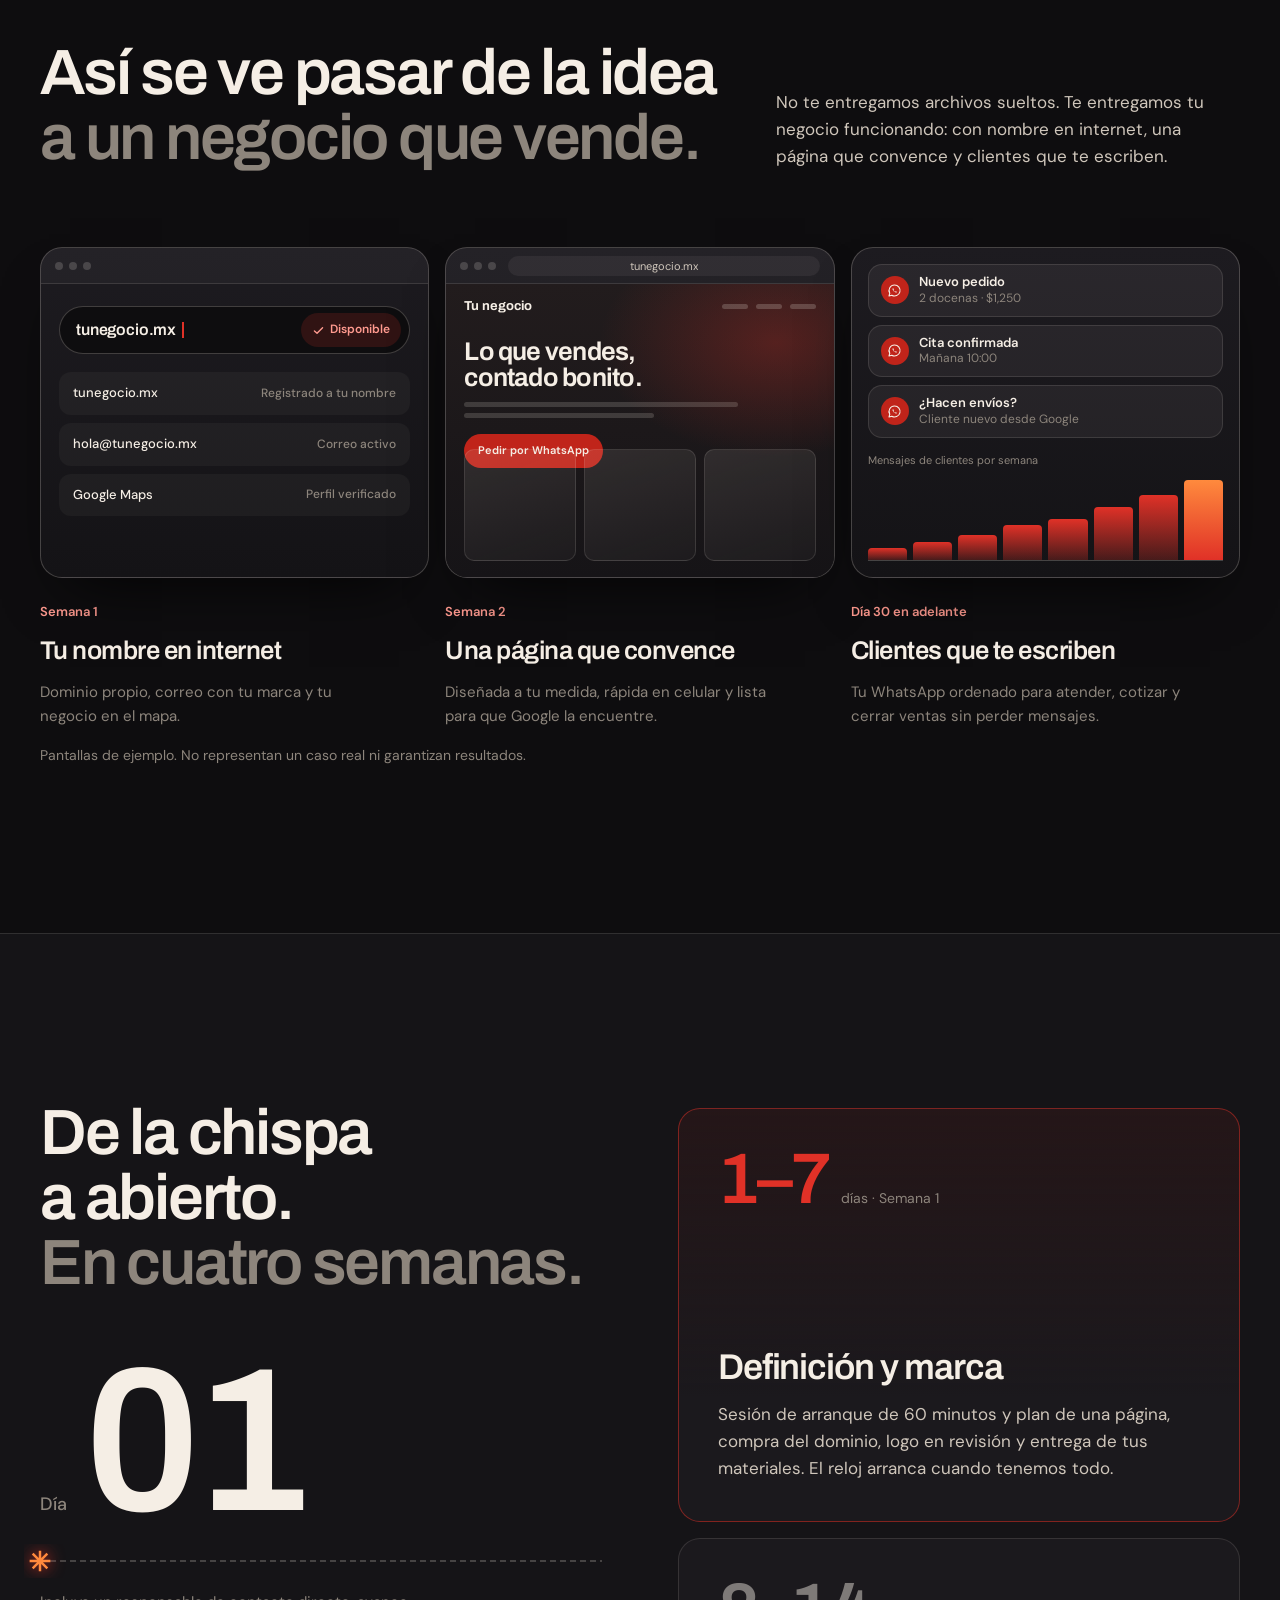
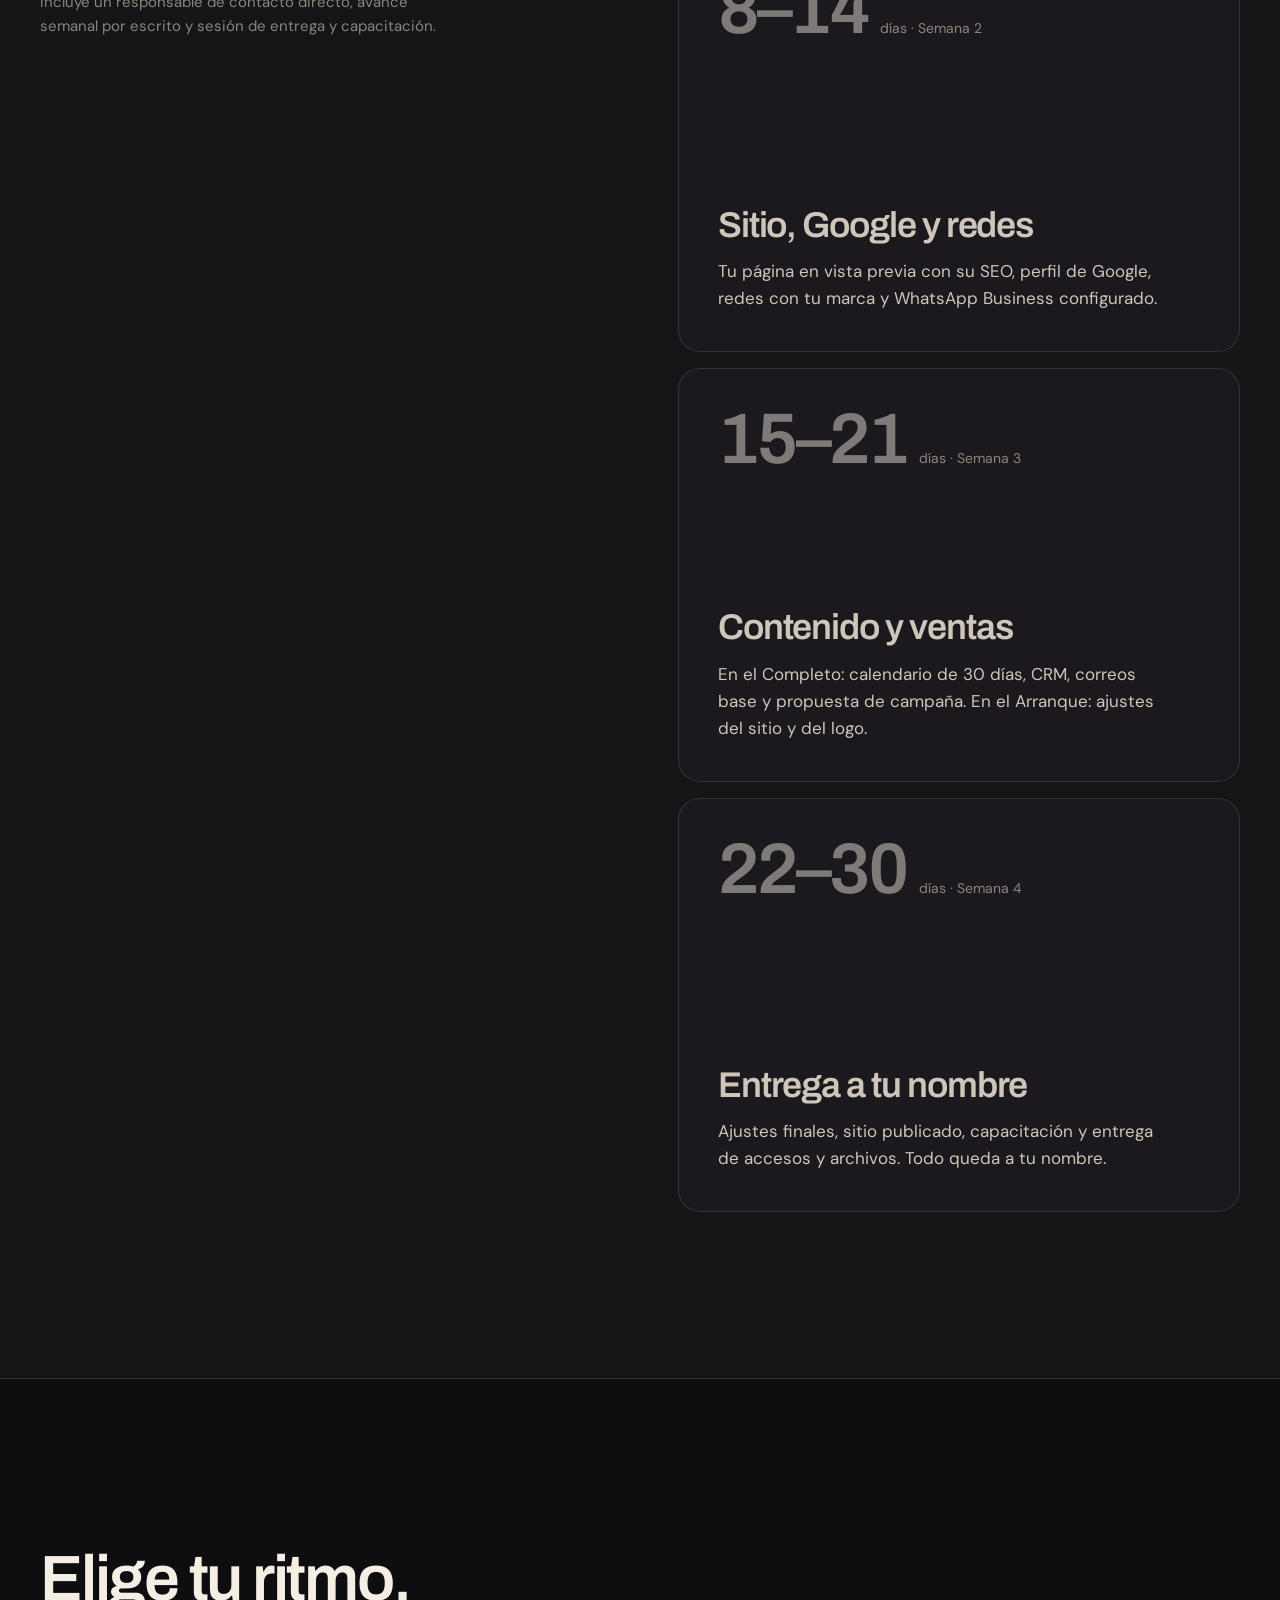
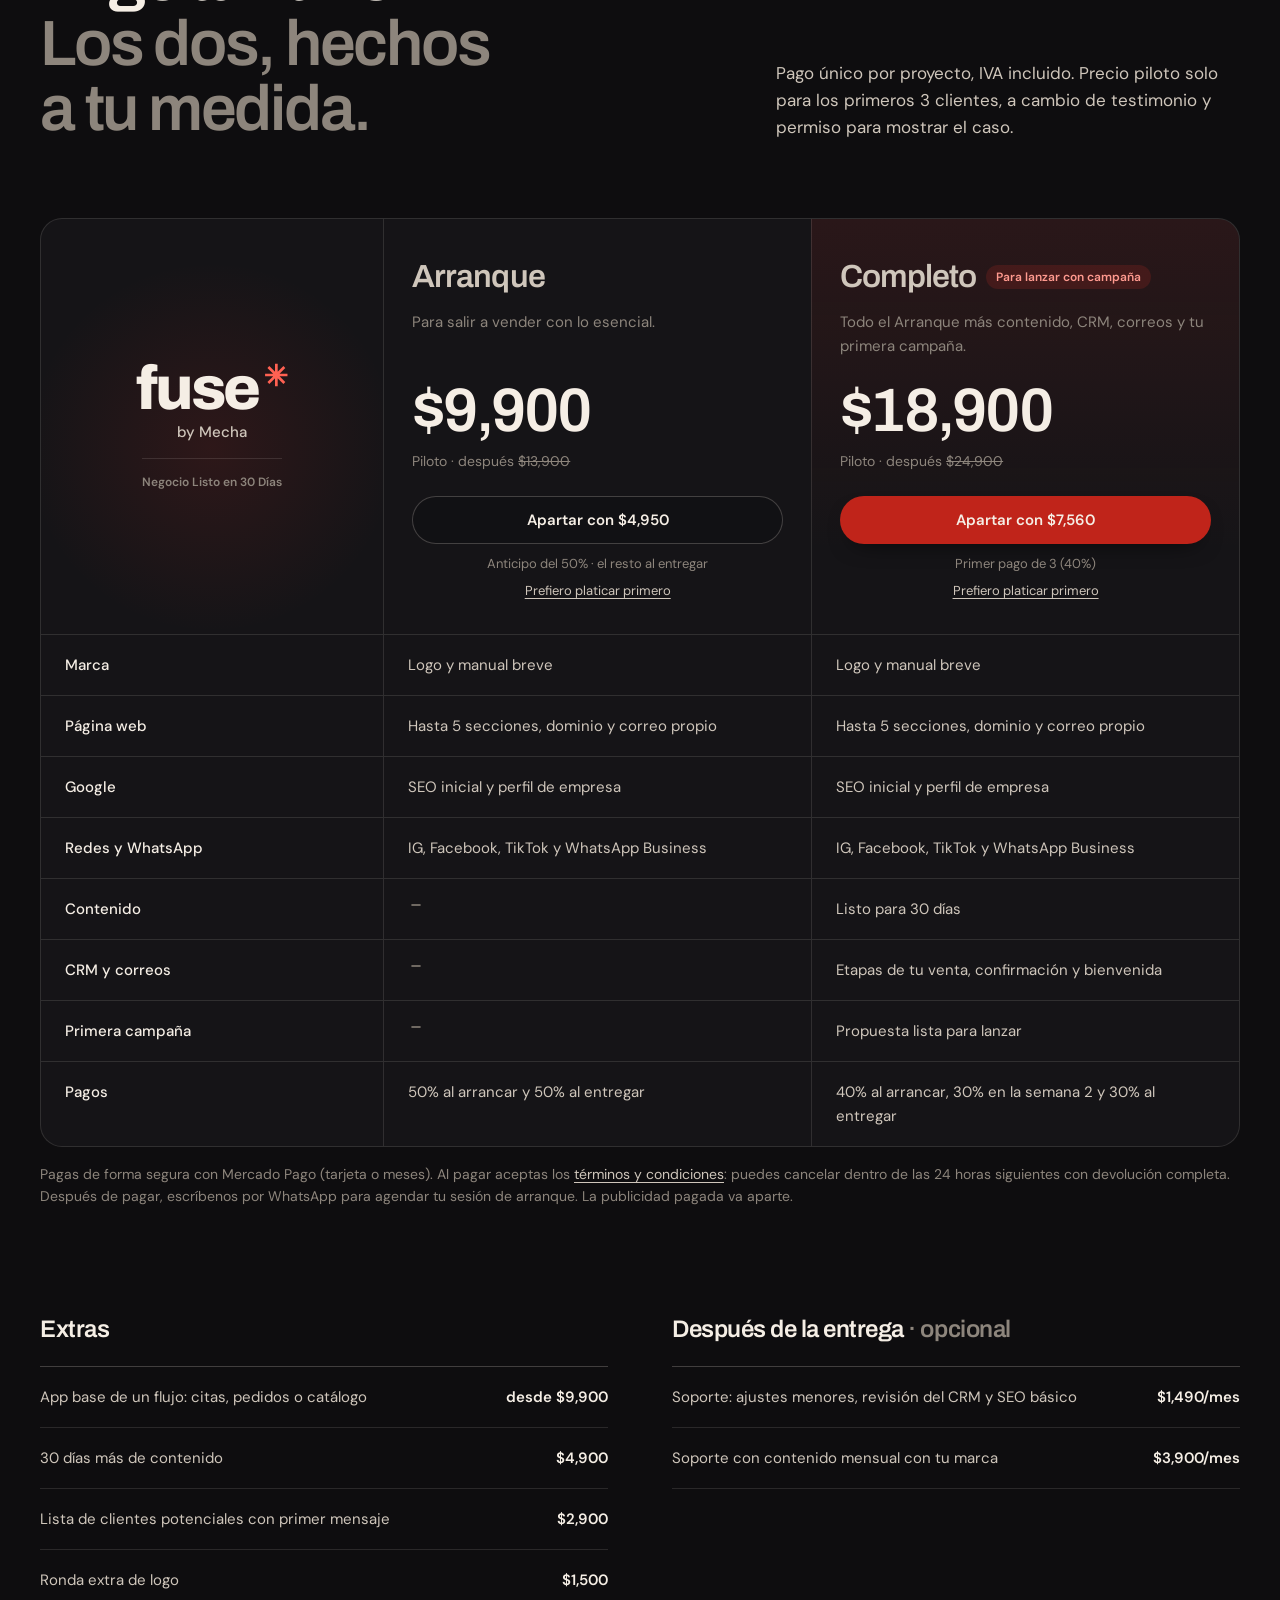
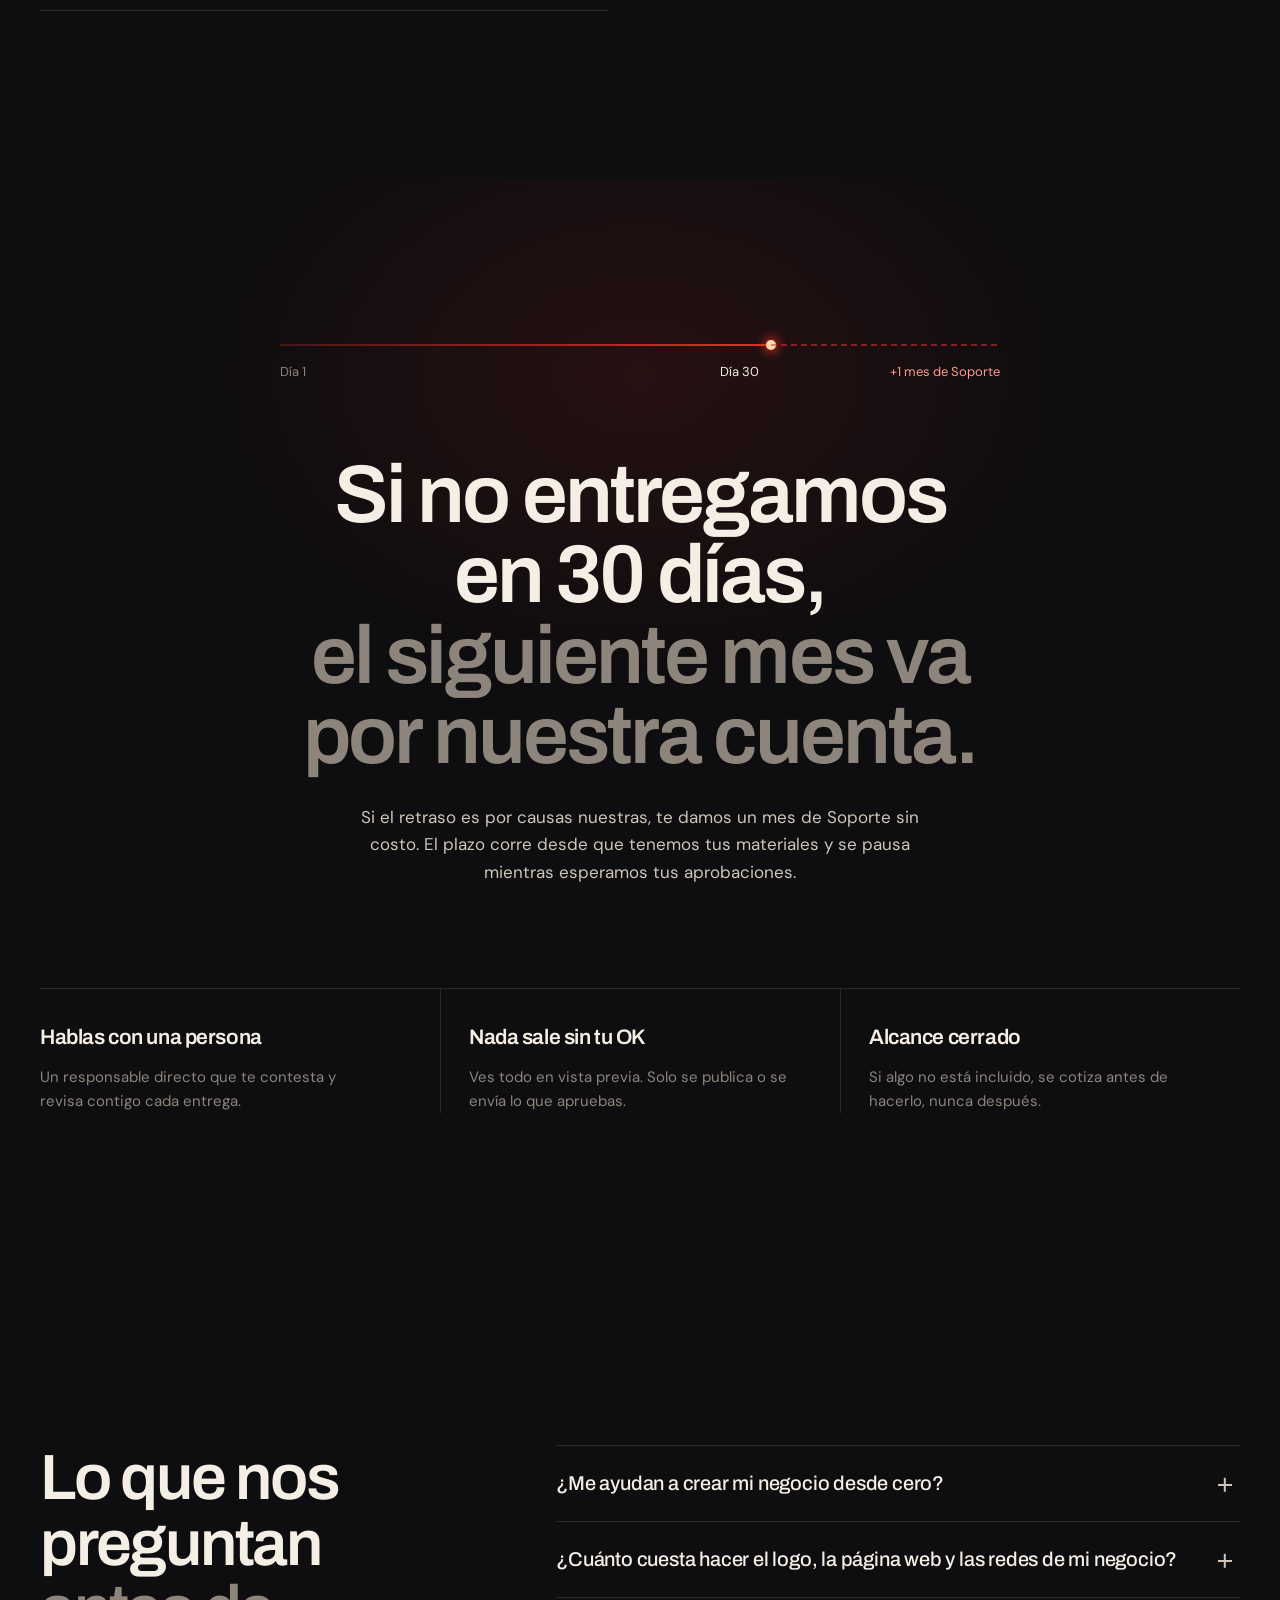
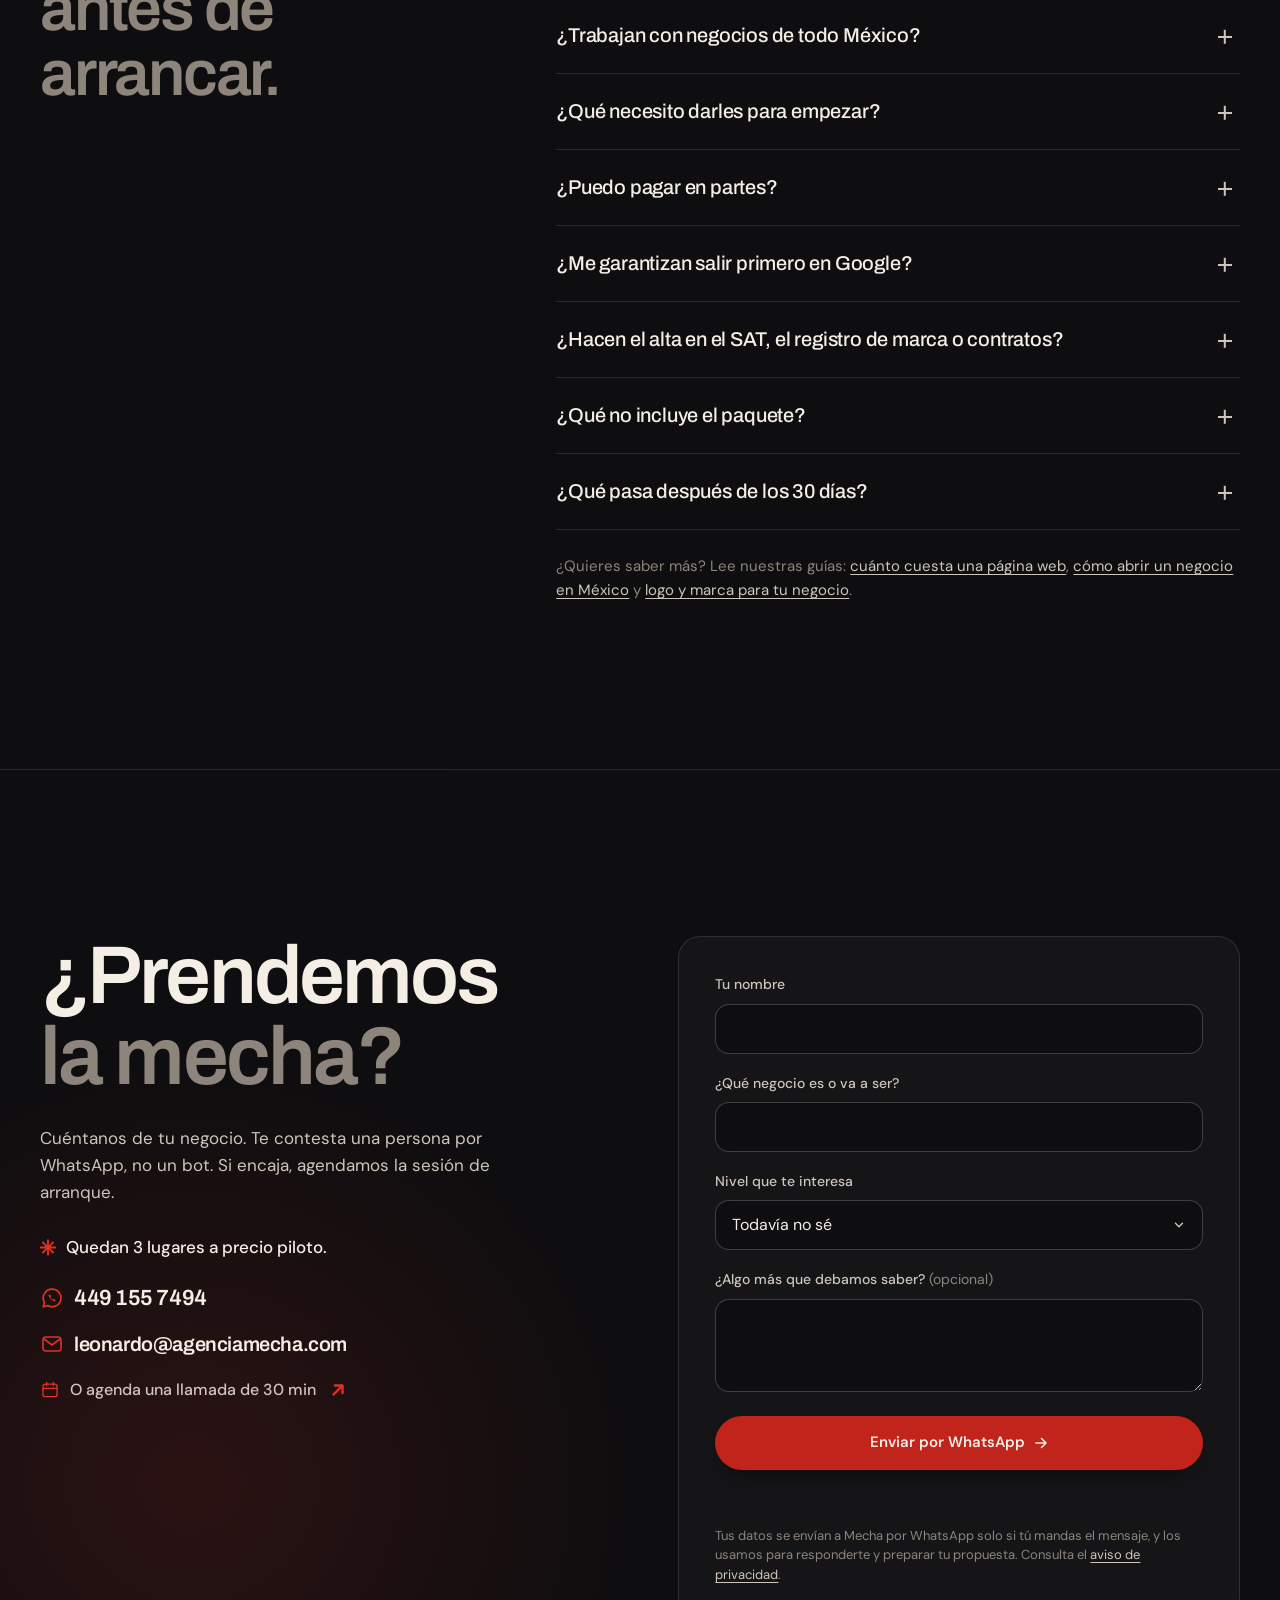
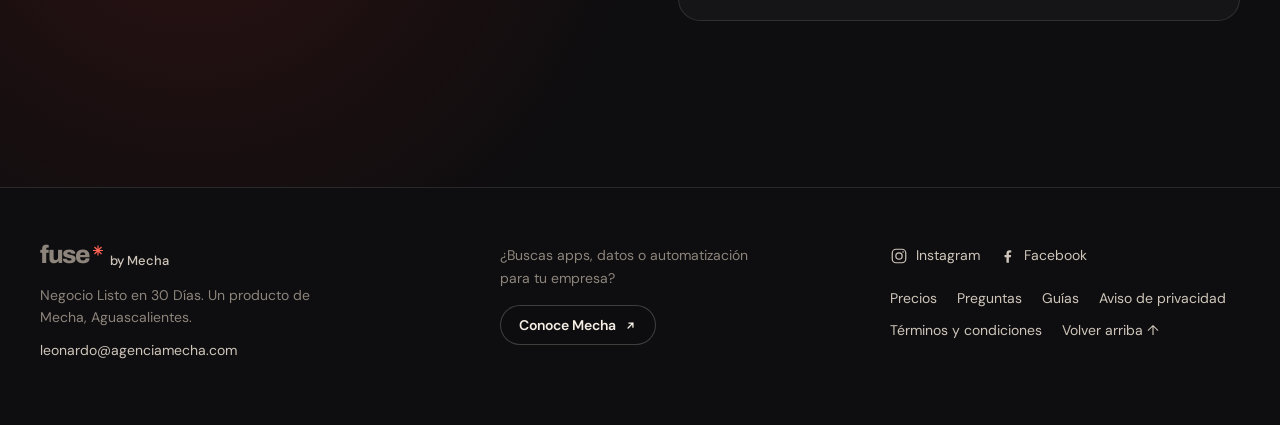
==== commit 8720a7a2: "enfoca Fuse a todo México, no solo Aguascalientes" ====
--- a/index.html
+++ b/index.html
@@ -6,7 +6,7 @@
     <title>Crea tu negocio en 30 días: marca, página web y redes · Fuse by Mecha</title>
     <meta
       name="description"
-      content="Te ayudamos a crear tu negocio o emprendimiento desde la idea: logo y marca, página web con dominio, Google Maps, redes sociales y WhatsApp listos en 30 días. Aguascalientes, desde $9,900 IVA incluido."
+      content="Te ayudamos a crear tu negocio o emprendimiento desde la idea: logo y marca, página web con dominio, Google Maps, redes sociales y WhatsApp listos en 30 días, estés donde estés en México. Desde $9,900 IVA incluido."
     />
     <meta name="theme-color" content="#0E0D0F" />
     <link rel="canonical" href="https://fuse.agenciamecha.com/" />
@@ -62,10 +62,7 @@
               "addressRegion": "Aguascalientes",
               "addressCountry": "MX"
             },
-            "areaServed": {
-              "@type": "AdministrativeArea",
-              "name": "Aguascalientes, México"
-            },
+            "areaServed": { "@type": "Country", "name": "México" },
             "sameAs": [
               "https://www.instagram.com/mecha_agencia/",
               "https://www.facebook.com/profile.php?id=61596487019133"
@@ -83,10 +80,7 @@
             "provider": {
               "@id": "https://fuse.agenciamecha.com/#negocio"
             },
-            "areaServed": {
-              "@type": "AdministrativeArea",
-              "name": "Aguascalientes, México"
-            },
+            "areaServed": { "@type": "Country", "name": "México" },
             "offers": [
               {
                 "@type": "Offer",
@@ -125,10 +119,10 @@
               },
               {
                 "@type": "Question",
-                "name": "¿Dónde están y cómo trabajamos?",
+                "name": "¿Trabajan con negocios de todo México?",
                 "acceptedAnswer": {
                   "@type": "Answer",
-                  "text": "Somos Mecha, de Aguascalientes. Trabajamos contigo por WhatsApp y videollamada, con avances semanales por escrito, y nada se publica sin tu aprobación."
+                  "text": "Sí. Trabajamos a distancia con negocios de todo México, por WhatsApp y videollamada, con avances semanales por escrito. Somos Mecha, con base en Aguascalientes, y nada se publica sin tu aprobación."
                 }
               },
               {
@@ -293,7 +287,7 @@
             <a class="pildora pildora-borde" href="#precios">Ver precios</a>
           </div>
           <p class="hero-dato">
-            Desde $9,900 IVA incluido · 3 lugares a precio piloto<span class="solo-amplio"> · Aguascalientes</span>
+            Desde $9,900 IVA incluido · 3 lugares a precio piloto<span class="solo-amplio"> · Para todo México</span>
           </p>
         </div>
         <div class="hero-mecha" aria-hidden="true">
@@ -793,10 +787,10 @@
               </p>
             </details>
             <details>
-              <summary>¿Dónde están y cómo trabajamos?</summary>
-              <p>
-                Somos Mecha, de Aguascalientes. Trabajamos contigo por WhatsApp y videollamada, con avances semanales
-                por escrito, y nada se publica sin tu aprobación.
+              <summary>¿Trabajan con negocios de todo México?</summary>
+              <p>
+                Sí. Trabajamos a distancia con negocios de todo México, por WhatsApp y videollamada, con avances
+                semanales por escrito. Somos Mecha, con base en Aguascalientes, y nada se publica sin tu aprobación.
               </p>
             </details>
             <details>
@@ -846,8 +840,8 @@
 
             <p class="guias-liga">
               ¿Quieres saber más? Lee nuestras guías:
-              <a href="guias/cuanto-cuesta-una-pagina-web-en-aguascalientes/">cuánto cuesta una página web</a>,
-              <a href="guias/como-abrir-un-negocio-en-aguascalientes/">cómo abrir un negocio en Aguascalientes</a> y
+              <a href="guias/cuanto-cuesta-una-pagina-web-para-tu-negocio/">cuánto cuesta una página web</a>,
+              <a href="guias/como-abrir-un-negocio-en-mexico/">cómo abrir un negocio en México</a> y
               <a href="guias/logo-y-marca-para-tu-negocio/">logo y marca para tu negocio</a>.
             </p>
           </div>
